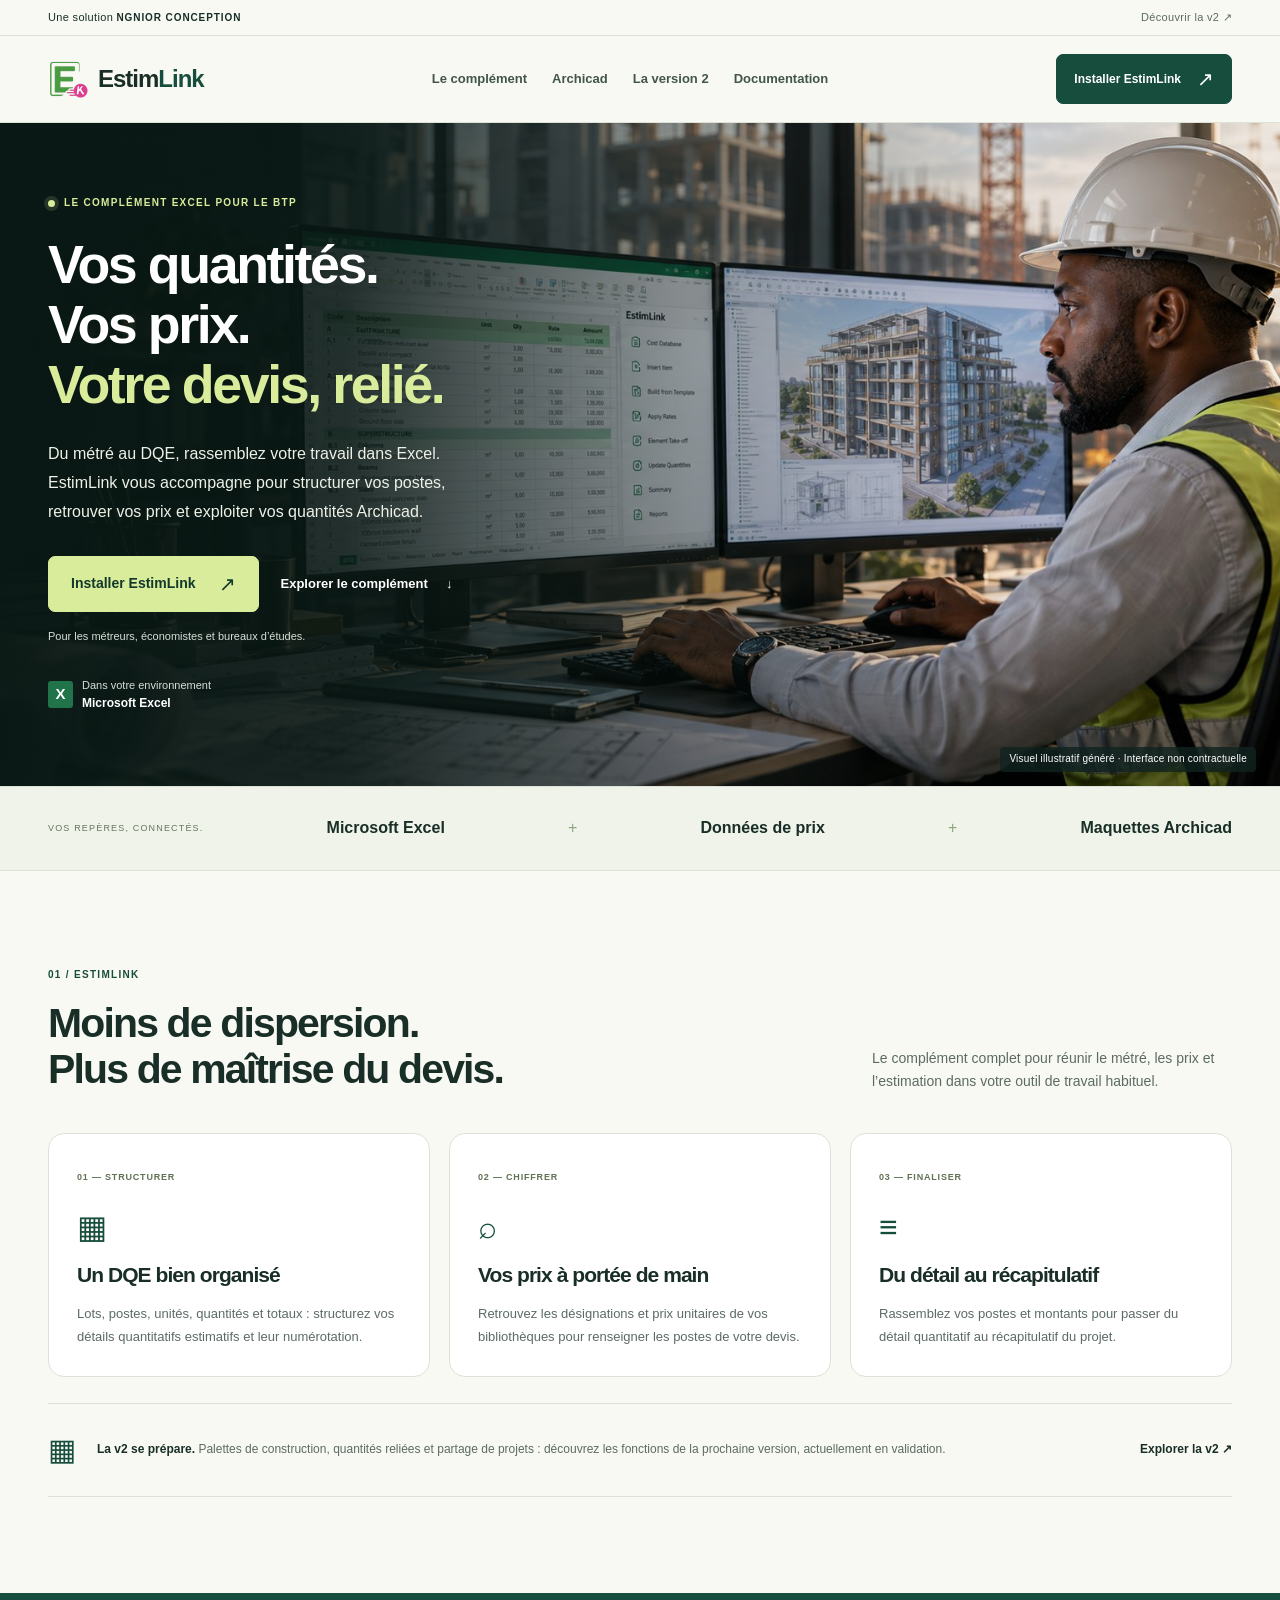
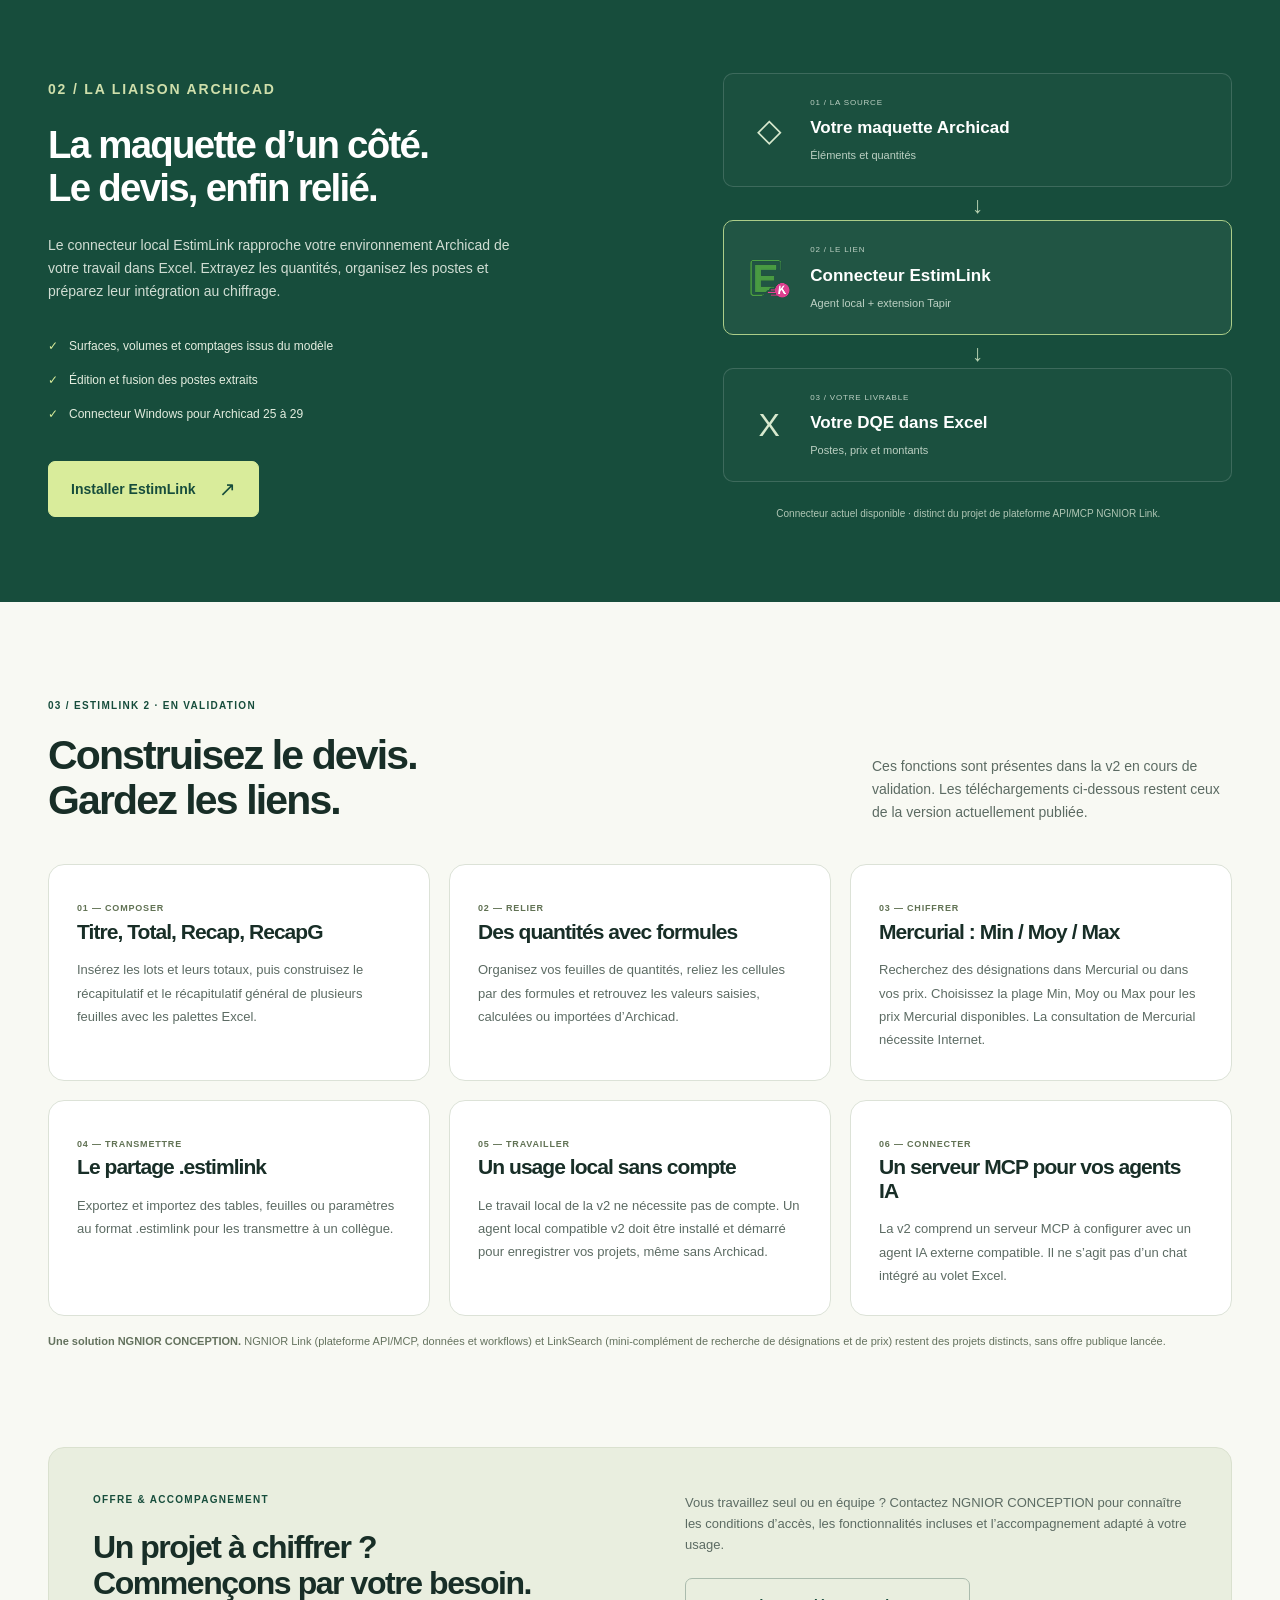
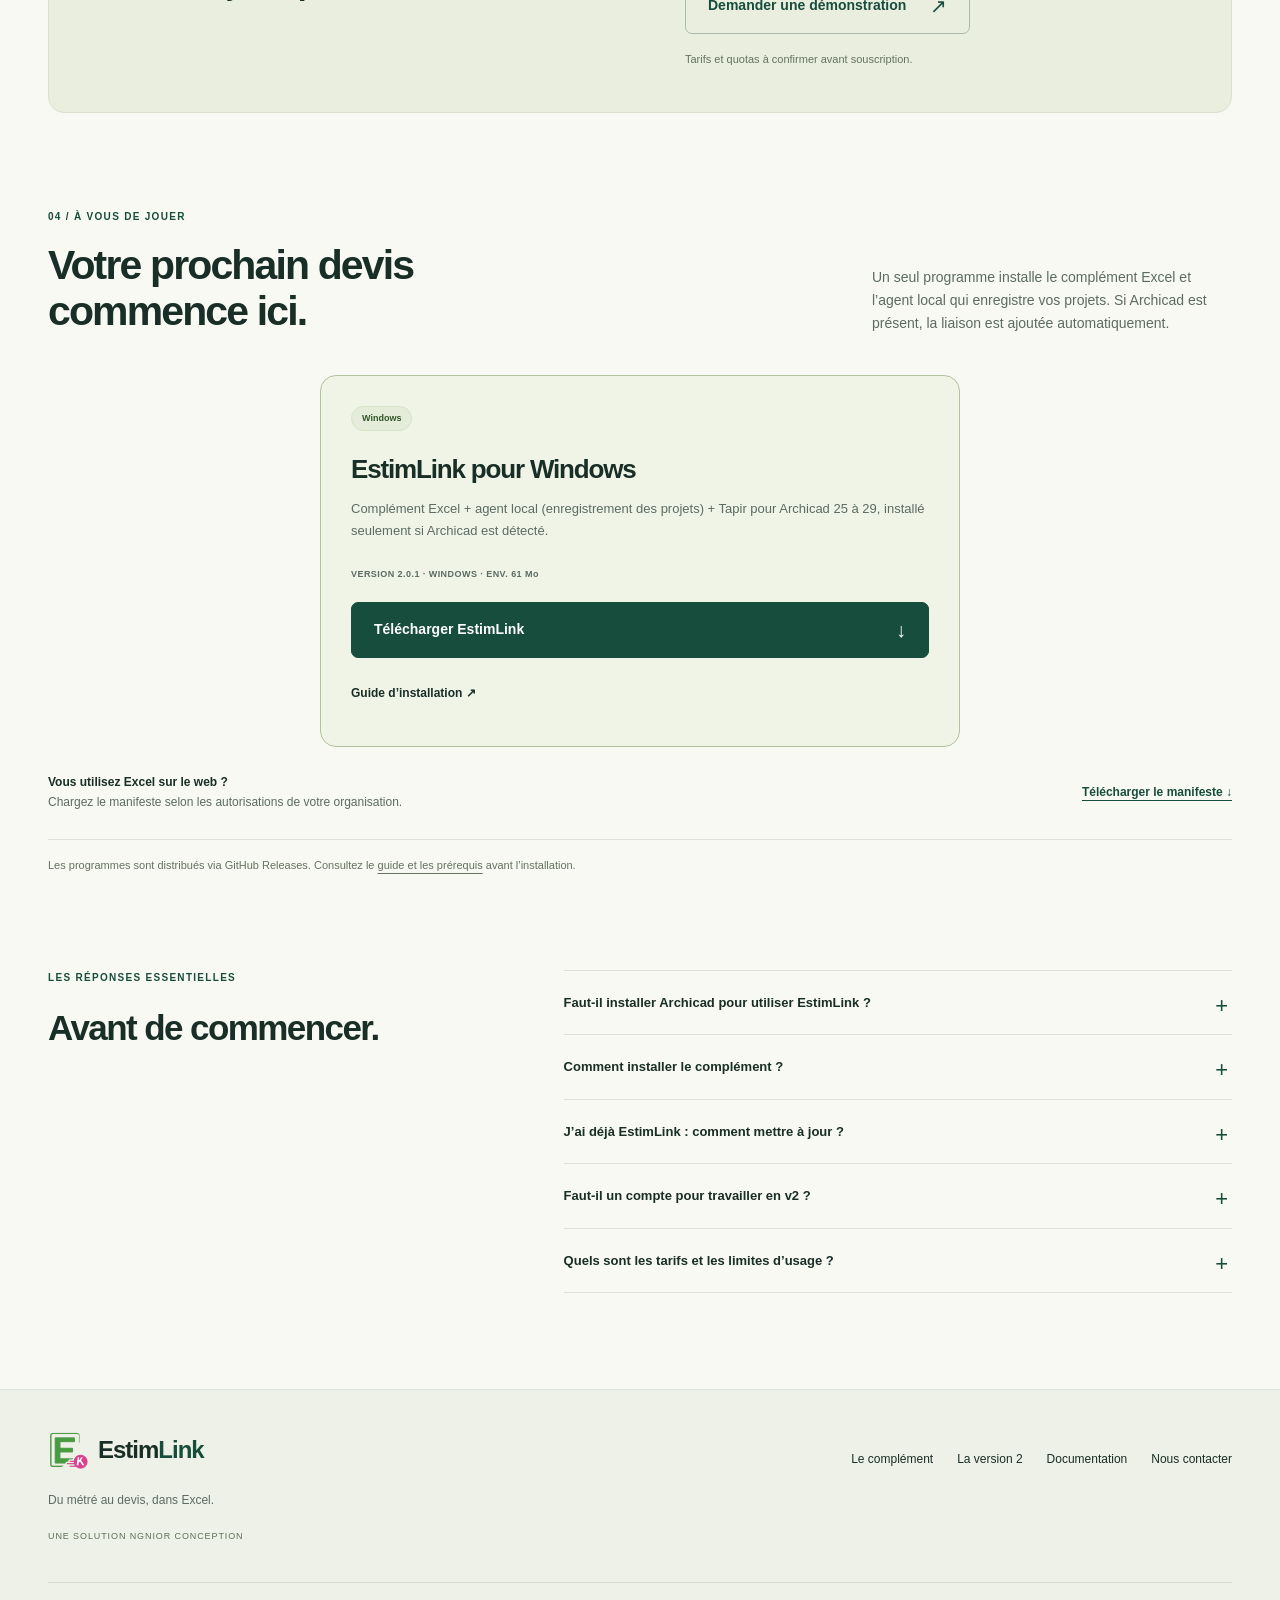
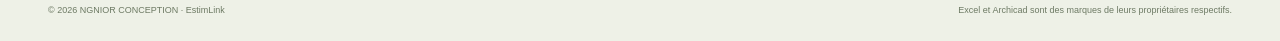
==== index.html @ 5af8f53e "Installeur EstimLink 2.0.1 (Tapir 1.7.3, Archicad 25 à 29) Co-Authored-By: Claude Opus 5.5 <noreply@" ====
<!doctype html>
<html lang="fr">
<head>
  <meta charset="utf-8">
  <meta name="viewport" content="width=device-width, initial-scale=1">
  <title>EstimLink — Du métré au devis, dans Excel</title>
  <meta name="description" content="EstimLink, le complément Excel pour le métré et l’estimation BTP : DQE, bibliothèque de prix et connecteur Archicad. Une solution NGNIOR CONCEPTION.">
  <meta name="theme-color" content="#174d3c">
  <meta property="og:title" content="EstimLink — Du métré au devis, dans Excel">
  <meta property="og:description" content="Gardez vos repères dans Excel. Structurez vos DQE, retrouvez vos prix et reliez vos quantités Archicad avec EstimLink.">
  <meta property="og:type" content="website">
  <meta property="og:locale" content="fr_FR">
  <meta property="og:url" content="https://estimlink.ngniorconception.com/">
  <meta property="og:image" content="https://estimlink.ngniorconception.com/assets/Estimlink_logo.jpg">
  <link rel="canonical" href="https://estimlink.ngniorconception.com/">
  <link rel="icon" href="/assets/icon-80.png" type="image/png">
  <link rel="alternate icon" href="/assets/icon-32.png" type="image/png">
  <link rel="stylesheet" href="/style.css">
  <script src="/site.js" defer></script>
</head>
<body>
<a class="skip-link" href="#contenu">Aller au contenu</a>
<div class="company-bar"><div class="container"><span>Une solution <strong>NGNIOR CONCEPTION</strong></span><a href="#ecosysteme">Découvrir la v2 ↗</a></div></div>
<header class="site-header">
  <div class="container header-inner">
    <a class="brand" href="/" aria-label="EstimLink — accueil"><img src="/assets/icon-80.png" width="40" height="40" alt=""><span>Estim<span class="brand-link">Link</span></span></a>
    <nav class="main-nav" id="navigation" data-menu aria-label="Navigation principale"><a href="#produit">Le complément</a><a href="#archicad">Archicad</a><a href="#ecosysteme">La version 2</a><a href="/docs.html">Documentation</a></nav>
    <a class="button small header-download" href="#telecharger">Installer EstimLink <span aria-hidden="true">↗</span></a>
    <button class="menu-button" type="button" data-menu-button aria-controls="navigation" aria-expanded="false" aria-label="Ouvrir ou fermer le menu" hidden><span aria-hidden="true">☰</span></button>
  </div>
</header>
<main id="contenu">
  <section class="hero hero-banner" id="top" aria-labelledby="hero-title">
    <img class="hero-photo" src="/assets/estimlink-banner-engineer-v1.jpg" width="1983" height="793" alt="Ingénieur casqué travaillant sur un devis et une maquette de bâtiment, illustration générée pour EstimLink." fetchpriority="high">
    <div class="hero-copy">
      <p class="eyebrow"><span class="status-dot"></span> LE COMPLÉMENT EXCEL POUR LE BTP</p>
      <h1 id="hero-title">Vos quantités.<br>Vos prix.<br><span>Votre devis, relié.</span></h1>
      <p class="hero-description">Du métré au DQE, rassemblez votre travail dans Excel. EstimLink vous accompagne pour structurer vos postes, retrouver vos prix et exploiter vos quantités Archicad.</p>
      <div class="actions"><a class="button" href="#telecharger">Installer EstimLink <span aria-hidden="true">↗</span></a><a class="text-link" href="#produit">Explorer le complément <span aria-hidden="true">↓</span></a></div>
      <p class="hero-note">Pour les métreurs, économistes et bureaux d’études.</p>
      <div class="hero-compatible"><span class="excel-icon" aria-hidden="true">X</span><span>Dans votre environnement <strong>Microsoft Excel</strong></span></div>
    </div>
    <p class="hero-image-caption">Visuel illustratif généré · Interface non contractuelle</p>
  </section>
  <div class="value-strip"><div class="container"><span>VOS REPÈRES, CONNECTÉS.</span><strong>Microsoft Excel</strong><span class="strip-plus" aria-hidden="true">+</span><strong>Données de prix</strong><span class="strip-plus" aria-hidden="true">+</span><strong>Maquettes Archicad</strong></div></div>
  <section class="section container" id="produit" aria-labelledby="product-title">
    <div class="section-heading"><div><p class="eyebrow">01 / ESTIMLINK</p><h2 id="product-title">Moins de dispersion.<br>Plus de maîtrise du devis.</h2></div><p>Le complément complet pour réunir le métré, les prix et l’estimation dans votre outil de travail habituel.</p></div>
    <div class="feature-grid">
      <article class="feature-card"><span class="feature-number">01 — STRUCTURER</span><div class="feature-symbol" aria-hidden="true">▦</div><h3>Un DQE bien organisé</h3><p>Lots, postes, unités, quantités et totaux : structurez vos détails quantitatifs estimatifs et leur numérotation.</p></article>
      <article class="feature-card"><span class="feature-number">02 — CHIFFRER</span><div class="feature-symbol" aria-hidden="true">⌕</div><h3>Vos prix à portée de main</h3><p>Retrouvez les désignations et prix unitaires de vos bibliothèques pour renseigner les postes de votre devis.</p></article>
      <article class="feature-card"><span class="feature-number">03 — FINALISER</span><div class="feature-symbol" aria-hidden="true">≡</div><h3>Du détail au récapitulatif</h3><p>Rassemblez vos postes et montants pour passer du détail quantitatif au récapitulatif du projet.</p></article>
    </div>
    <div class="assistant-note"><span class="outline-symbol" aria-hidden="true">▦</span><p><strong>La v2 se prépare.</strong> Palettes de construction, quantités reliées et partage de projets : découvrez les fonctions de la prochaine version, actuellement en validation.</p><a class="text-link" href="#ecosysteme">Explorer la v2 ↗</a></div>
  </section>
  <section class="archicad-section" id="archicad" aria-labelledby="archicad-title"><div class="container archicad-grid">
    <div><p class="eyebrow">02 / LA LIAISON ARCHICAD</p><h2 id="archicad-title">La maquette d’un côté.<br>Le devis, enfin relié.</h2><p>Le connecteur local EstimLink rapproche votre environnement Archicad de votre travail dans Excel. Extrayez les quantités, organisez les postes et préparez leur intégration au chiffrage.</p><ul class="check-list"><li>Surfaces, volumes et comptages issus du modèle</li><li>Édition et fusion des postes extraits</li><li>Connecteur Windows pour Archicad 25 à 29</li></ul><a class="button light" href="#telecharger">Installer EstimLink <span aria-hidden="true">↗</span></a></div>
    <div class="connection-visual"><div class="connection-card"><span class="node-icon" aria-hidden="true">◇</span><div><small>01 / LA SOURCE</small><strong>Votre maquette Archicad</strong><span>Éléments et quantités</span></div></div><div class="connector-line" aria-hidden="true">↓</div><div class="connection-card highlighted"><img src="/assets/icon-80.png" width="42" height="42" alt=""><div><small>02 / LE LIEN</small><strong>Connecteur EstimLink</strong><span>Agent local + extension Tapir</span></div></div><div class="connector-line" aria-hidden="true">↓</div><div class="connection-card"><span class="node-icon" aria-hidden="true">X</span><div><small>03 / VOTRE LIVRABLE</small><strong>Votre DQE dans Excel</strong><span>Postes, prix et montants</span></div></div><p>Connecteur actuel disponible · distinct du projet de plateforme API/MCP NGNIOR Link.</p></div>
  </div></section>
  <section class="section container" id="ecosysteme" aria-labelledby="ecosystem-title">
    <div class="section-heading"><div><p class="eyebrow">03 / ESTIMLINK 2 · EN VALIDATION</p><h2 id="ecosystem-title">Construisez le devis.<br>Gardez les liens.</h2></div><p>Ces fonctions sont présentes dans la v2 en cours de validation. Les téléchargements ci-dessous restent ceux de la version actuellement publiée.</p></div>
    <div class="feature-grid">
      <article class="feature-card"><span class="feature-number">01 — COMPOSER</span><h3>Titre, Total, Recap, RecapG</h3><p>Insérez les lots et leurs totaux, puis construisez le récapitulatif et le récapitulatif général de plusieurs feuilles avec les palettes Excel.</p></article>
      <article class="feature-card"><span class="feature-number">02 — RELIER</span><h3>Des quantités avec formules</h3><p>Organisez vos feuilles de quantités, reliez les cellules par des formules et retrouvez les valeurs saisies, calculées ou importées d’Archicad.</p></article>
      <article class="feature-card"><span class="feature-number">03 — CHIFFRER</span><h3>Mercurial : Min / Moy / Max</h3><p>Recherchez des désignations dans Mercurial ou dans vos prix. Choisissez la plage Min, Moy ou Max pour les prix Mercurial disponibles. La consultation de Mercurial nécessite Internet.</p></article>
      <article class="feature-card"><span class="feature-number">04 — TRANSMETTRE</span><h3>Le partage .estimlink</h3><p>Exportez et importez des tables, feuilles ou paramètres au format .estimlink pour les transmettre à un collègue.</p></article>
      <article class="feature-card"><span class="feature-number">05 — TRAVAILLER</span><h3>Un usage local sans compte</h3><p>Le travail local de la v2 ne nécessite pas de compte. Un agent local compatible v2 doit être installé et démarré pour enregistrer vos projets, même sans Archicad.</p></article>
      <article class="feature-card"><span class="feature-number">06 — CONNECTER</span><h3>Un serveur MCP pour vos agents IA</h3><p>La v2 comprend un serveur MCP à configurer avec un agent IA externe compatible. Il ne s’agit pas d’un chat intégré au volet Excel.</p></article>
    </div>
    <p class="small-print"><strong>Une solution NGNIOR CONCEPTION.</strong> NGNIOR Link (plateforme API/MCP, données et workflows) et LinkSearch (mini-complément de recherche de désignations et de prix) restent des projets distincts, sans offre publique lancée.</p>
  </section>
  <section class="offer-section container" id="tarifs" aria-labelledby="offer-title"><div><p class="eyebrow">OFFRE & ACCOMPAGNEMENT</p><h2 id="offer-title">Un projet à chiffrer ?<br>Commençons par votre besoin.</h2></div><div><p>Vous travaillez seul ou en équipe ? Contactez NGNIOR CONCEPTION pour connaître les conditions d’accès, les fonctionnalités incluses et l’accompagnement adapté à votre usage.</p><a class="button secondary" href="mailto:sanou.moham92@gmail.com?subject=EstimLink%20-%20Offre%20et%20d%C3%A9monstration">Demander une démonstration <span aria-hidden="true">↗</span></a><p class="small-print">Tarifs et quotas à confirmer avant souscription.</p></div></section>
  <section class="section container" id="telecharger" aria-labelledby="download-title">
    <div class="section-heading"><div><p class="eyebrow">04 / À VOUS DE JOUER</p><h2 id="download-title">Votre prochain devis<br>commence ici.</h2></div><p>Un seul programme installe le complément Excel et l’agent local qui enregistre vos projets. Si Archicad est présent, la liaison est ajoutée automatiquement.</p></div>
    <div class="download-grid single-download"><article class="download-card primary-download"><div class="download-top"><span class="pill available">Windows</span></div><h3>EstimLink pour Windows</h3><p>Complément Excel + agent local (enregistrement des projets) + Tapir pour Archicad 25 à 29, installé seulement si Archicad est détecté.</p><p class="version">VERSION 2.0.1 · WINDOWS · ENV. 61 Mo</p><a class="button" href="https://github.com/Moham025/-EstimLink-site/releases/download/v2.0.1/EstimLink-Setup-2.0.1.exe">Télécharger EstimLink <span aria-hidden="true">↓</span></a><a class="text-link" href="/docs.html#excel">Guide d’installation ↗</a></article></div>
    <div class="web-download"><span><strong>Vous utilisez Excel sur le web ?</strong> Chargez le manifeste selon les autorisations de votre organisation.</span><a href="/download/EstimLink-manifest.xml" download="EstimLink-manifest.xml">Télécharger le manifeste ↓</a></div>
    <p class="small-print">Les programmes sont distribués via GitHub Releases. Consultez le <a href="/docs.html">guide et les prérequis</a> avant l’installation.</p>
  </section>
  <section class="faq-section container" aria-labelledby="faq-title"><div><p class="eyebrow">LES RÉPONSES ESSENTIELLES</p><h2 id="faq-title">Avant de commencer.</h2></div><div class="faq-list">
    <details><summary>Faut-il installer Archicad pour utiliser EstimLink ?</summary><p>Non. La liaison Archicad est optionnelle. En v2, l’agent local compatible reste nécessaire pour enregistrer les projets, même lorsque vous travaillez sans maquette Archicad.</p></details>
    <details><summary>Comment installer le complément ?</summary><p>Sous Windows, téléchargez l’installateur EstimLink et suivez le <a href="/docs.html#excel">guide pas à pas</a>. Pour Excel sur le web, utilisez le manifeste si votre organisation autorise le chargement de compléments.</p></details>
    <details><summary>J’ai déjà EstimLink : comment mettre à jour ?</summary><p>Lancez le nouvel installateur. Il met à jour le complément et l’agent local, et conserve vos projets.</p></details>
    <details><summary>Faut-il un compte pour travailler en v2 ?</summary><p>Le travail local est accessible sans compte. L’agent local compatible doit être démarré pour enregistrer les projets ; la consultation de Mercurial nécessite Internet.</p></details>
    <details><summary>Quels sont les tarifs et les limites d’usage ?</summary><p>Les conditions commerciales, quotas et fonctionnalités incluses sont à confirmer avec NGNIOR CONCEPTION. <a href="mailto:sanou.moham92@gmail.com?subject=EstimLink%20-%20Conditions%20d%E2%80%99acc%C3%A8s">Demandez les conditions d’accès</a> correspondant à votre besoin.</p></details>
  </div></section>
</main>
<footer class="site-footer"><div class="container"><div class="footer-main"><div><a class="brand" href="#top"><img src="/assets/icon-80.png" width="40" height="40" alt=""><span>Estim<span class="brand-link">Link</span></span></a><p>Du métré au devis, dans Excel.</p><span class="company-signature">UNE SOLUTION NGNIOR CONCEPTION</span></div><nav aria-label="Liens de pied de page"><a href="#produit">Le complément</a><a href="#ecosysteme">La version 2</a><a href="/docs.html">Documentation</a><a href="mailto:sanou.moham92@gmail.com">Nous contacter</a></nav></div><div class="footer-bottom"><span>© 2026 NGNIOR CONCEPTION · EstimLink</span><span>Excel et Archicad sont des marques de leurs propriétaires respectifs.</span></div></div></footer>
</body>
</html>
---- style.css ----
:root{--ink:#182e27;--muted:#5c6b63;--green:#174d3c;--lime:#d9ec9b;--paper:#f8f9f3;--line:#dce2d7;--accent:#174d3c}*{box-sizing:border-box}html{scroll-behavior:smooth;scroll-padding-top:110px}body{margin:0;background:var(--paper);color:var(--ink);font-family:Inter,"Segoe UI",Arial,sans-serif;font-size:16px;line-height:1.65;-webkit-font-smoothing:antialiased}a{color:inherit;text-underline-offset:4px}button{font:inherit}img,svg{max-width:100%}a:focus-visible,button:focus-visible,summary:focus-visible{outline:3px solid #537e19;outline-offset:5px}h1,h2,h3,p,figure{margin:0}h1,h2,h3{line-height:1.12;letter-spacing:-.045em}h1{font-size:clamp(42px,4.45vw,68px);font-weight:650}h2{font-size:clamp(32px,3.2vw,45px);font-weight:620}h3{font-size:23px;font-weight:650}p{color:var(--muted)}.container{width:min(1200px,calc(100% - 96px));margin-inline:auto}.sr-only{position:absolute;width:1px;height:1px;padding:0;margin:-1px;overflow:hidden;clip:rect(0,0,0,0);white-space:nowrap;border:0}.skip-link{position:fixed;top:-80px;left:16px;z-index:100;background:var(--green);color:white;padding:12px 20px}.skip-link:focus{top:12px}.company-bar{border-bottom:1px solid var(--line);font-size:11px;letter-spacing:.03em}.company-bar .container{display:flex;justify-content:space-between;align-items:center;min-height:35px;gap:12px}.company-bar a{text-decoration:none;color:var(--muted)}.company-bar strong{font-size:10px;letter-spacing:.09em}.site-header{position:sticky;top:0;z-index:20;background:#f8f9f3f7;border-bottom:1px solid var(--line)}.header-inner{min-height:86px;display:flex;align-items:center;justify-content:space-between;gap:24px}.brand{display:inline-flex;align-items:center;gap:10px;text-decoration:none;flex-shrink:0;font-size:24px;font-weight:750;letter-spacing:-1px}.brand img{display:block}.brand-link{color:var(--green)}.main-nav{display:flex;align-items:center;gap:25px}.main-nav a{text-decoration:none;font-size:13px;font-weight:550;color:#42554b;padding-block:12px}.main-nav a:hover{text-decoration:underline}.button{display:inline-flex;align-items:center;justify-content:center;gap:24px;min-height:52px;padding:13px 22px;border:1px solid var(--green);border-radius:7px;background:var(--green);color:white;text-decoration:none;font-size:14px;font-weight:600;line-height:1.4;transition:background .18s,transform .18s}.button:hover{background:#103a2d;transform:translateY(-2px)}.button span{font-size:20px;font-weight:400}.button.small{min-height:44px;font-size:12px;padding:10px 17px;gap:16px}.button.secondary{background:transparent;color:var(--green);border-color:#aabbad}.button.secondary:hover{background:#e8eee1}.button.light{background:var(--lime);color:var(--green);border-color:var(--lime)}.text-link{font-size:13px;font-weight:650;text-decoration:none;display:inline-flex;gap:18px;align-items:center;min-height:44px}.text-link:hover{text-decoration:underline}.menu-button{border:1px solid var(--line);border-radius:6px;background:transparent;min-width:44px;min-height:44px;font-size:23px;color:var(--green);cursor:pointer}.menu-button[hidden],.has-js .menu-button{display:none}.eyebrow{font-size:10px;letter-spacing:.13em;font-weight:700;color:var(--green);display:flex;align-items:center;gap:9px;margin-bottom:22px}.status-dot{width:7px;height:7px;border-radius:50%;background:var(--green);box-shadow:0 0 0 4px #e8edde}.hero{display:grid;grid-template-columns:.95fr 1.15fr;gap:45px;align-items:center;padding-block:72px 76px}.hero h1 span{color:var(--green)}.hero-description{margin-top:26px;font-size:16px;max-width:450px;line-height:1.8}.actions{display:flex;gap:21px;align-items:center;flex-wrap:wrap;margin-top:29px}.hero-note{font-size:11px;margin-top:15px}.hero-compatible{display:flex;align-items:center;gap:9px;font-size:11px;margin-top:31px;color:var(--muted)}.hero-compatible strong{display:block;color:var(--ink);font-size:12px}.excel-icon{display:inline-flex;align-items:center;justify-content:center;width:25px;height:27px;background:#21734a;color:white;font-weight:700;font-size:15px;border-radius:3px;flex-shrink:0}.product-figure{background:#edf0e6;border:1px solid #dce3d4;border-radius:18px;padding:22px 20px 18px;min-width:0}.visual-heading{display:flex;justify-content:space-between;align-items:center;gap:10px}.mini-label,.visual-reference{font-size:9px;letter-spacing:.09em;font-weight:600;color:#52725d}.visual-reference{border:1px solid #bdcbb6;border-radius:4px;padding:3px 7px;white-space:nowrap}.model-drawing{height:162px;overflow:hidden;margin-top:8px}.model-drawing svg{width:100%;height:100%}.workbook{background:white;border:1px solid #cfdbcf;border-radius:9px;overflow:hidden;box-shadow:0 16px 35px #14351c14}.workbook-title{background:var(--green);color:white;padding:12px 13px;font-size:10px;display:flex;align-items:center;justify-content:space-between}.workbook-title>span:first-child{display:flex;align-items:center;gap:8px}.workbook-title .excel-icon{height:20px;width:18px;font-size:11px;background:#ffffff22}.window-dots{letter-spacing:3px;color:#c1d8c8}.workbook-toolbar{display:flex;gap:22px;padding:11px 15px;border-bottom:1px solid #e4e8e1;font-size:9px;color:#62736a}.workbook-toolbar strong{color:var(--green);border-bottom:2px solid var(--green);padding-bottom:6px;margin-bottom:-11px}.workbook-content{display:grid;grid-template-columns:1fr 158px;min-width:0}.sheet-preview{min-width:0;padding:13px 10px 0}.sheet-caption{display:flex;justify-content:space-between;font-size:7px;font-weight:700;letter-spacing:.04em;padding:6px 0 12px}.sheet-preview table{border-collapse:collapse;width:100%;font-size:7px;font-variant-numeric:tabular-nums;white-space:nowrap}.sheet-preview th,.sheet-preview td{padding:11px 4px;border:1px solid #e6ebe3;text-align:right}.sheet-preview th:first-child,.sheet-preview td:first-child{text-align:left}.sheet-preview thead{background:#f4f6ef;color:#617165}.selected-row{background:#ecf2e4}.selected-row td:first-child{border-left:2px solid #50835b}.sheet-preview tfoot{color:var(--green);font-weight:700}.sheet-preview tfoot th,.sheet-preview tfoot td{border:0;padding-top:14px}.sheet-tabs{display:flex;gap:16px;font-size:8px;padding:19px 5px 10px;color:#657466}.sheet-tabs strong{color:var(--green);border-bottom:2px solid var(--green)}.pane-preview{border-left:1px solid #e1e6df;padding:14px 10px;background:#fbfcf8}.pane-brand{display:flex;align-items:center;gap:6px;font-size:12px;font-weight:650}.pane-label{display:block;font-size:6px;letter-spacing:.04em;margin:18px 0 10px;color:#748274}.pane-item{font-size:8px;padding:8px 5px;border-radius:4px;margin-bottom:4px}.pane-item.active{background:#e5eddb;color:var(--green)}.pane-tip{font-size:8px;color:#6b7d6a;line-height:1.7;border-top:1px solid #e1e6df;padding-top:12px;margin-top:13px}.product-figure figcaption{text-align:center;font-size:9px;color:#62745f;margin-top:19px}.value-strip{border-block:1px solid var(--line);background:#f0f3ea}.value-strip .container{display:flex;align-items:center;justify-content:space-between;gap:20px;min-height:83px}.value-strip span:first-child{font-size:9px;letter-spacing:.13em;color:#65765e}.value-strip strong{font-size:16px;font-weight:600}.strip-plus{color:#91a480}.section{padding-block:96px}.section-heading{display:flex;justify-content:space-between;align-items:flex-end;gap:50px;margin-bottom:40px}.section-heading>p{max-width:360px;font-size:14px}.section-heading .eyebrow{margin-bottom:18px}.feature-grid,.ecosystem-grid{display:grid;grid-template-columns:repeat(3,1fr);gap:19px}.feature-card{background:white;border:1px solid var(--line);border-radius:16px;padding:28px;min-width:0}.feature-number{font-size:9px;letter-spacing:.09em;font-weight:600;color:#617254}.feature-symbol{font-size:32px;color:var(--green);margin:23px 0 20px;line-height:1}.feature-card h3{font-size:21px;margin-bottom:15px}.feature-card p{font-size:13px;line-height:1.8}.assistant-note{display:flex;align-items:center;gap:21px;margin-top:26px;padding:21px 0;border-block:1px solid var(--line)}.outline-symbol{font-size:30px;color:var(--green)}.assistant-note p{font-size:12px;flex:1}.assistant-note p strong{color:var(--ink)}.assistant-note .text-link{margin-left:auto;flex-shrink:0;font-size:12px}.archicad-section{background:var(--green);color:white;padding:80px 0}.archicad-grid{display:grid;grid-template-columns:1fr .9fr;gap:110px;align-items:center}.archicad-section .eyebrow{color:#cfdfab}.archicad-section h2{font-size:clamp(32px,3vw,44px);margin-bottom:25px}.archicad-section p{color:#d0ddd3;font-size:14px;max-width:490px}.check-list{list-style:none;padding:0;margin:27px 0 30px;font-size:12px;color:#e3eddf}.check-list li{padding:7px 0;display:flex;gap:11px}.check-list li:before{content:'✓';color:var(--lime)}.connection-card{display:flex;align-items:center;gap:20px;padding:22px 24px;border:1px solid #ffffff26;border-radius:10px;background:#ffffff05}.connection-card small,.connection-card strong,.connection-card span:not(.node-icon){display:block}.connection-card small{font-size:8px;letter-spacing:.1em;color:#bcd0c3;margin-bottom:5px}.connection-card strong{font-size:17px}.connection-card span:not(.node-icon){font-size:11px;color:#bcd0c3;margin-top:4px}.node-icon{width:42px;text-align:center;font-size:32px;color:#d8e9ce;flex-shrink:0}.connection-card.highlighted{border-color:#accd89;background:#ffffff0b}.connector-line{height:33px;text-align:center;color:#b6d1b1;font-size:23px}.connection-visual>p{text-align:center;font-size:10px;line-height:1.7;margin-top:23px;color:#b0c6b5}.solution-card{border:1px solid var(--line);border-radius:16px;padding:26px;display:flex;flex-direction:column;background:#f2f4ec}.solution-card.current{background:white;border-color:#a3b79a}.solution-top{display:flex;justify-content:space-between;align-items:center;gap:10px;margin-bottom:26px}.product-code{font-size:15px;font-weight:650;width:40px;height:40px;display:grid;place-items:center;border:1px solid #b8c7b0;border-radius:9px;color:var(--green)}.current .product-code{background:var(--green);color:white}.pill{border:1px solid #ccd4c3;border-radius:100px;color:#5c6a54;font-size:9px;font-weight:600;padding:4px 10px;white-space:nowrap}.pill.available{background:#e5edda;border-color:#d6e4c7;color:#315428}.solution-card h3{font-size:27px;margin-bottom:10px}.solution-card .solution-purpose{font-size:12px;color:var(--ink);font-weight:600;margin-bottom:15px}.solution-card p{font-size:13px;line-height:1.8}.solution-card .text-link{margin-top:auto;padding-top:25px;justify-content:space-between}.offer-section{display:grid;grid-template-columns:1fr 1fr;gap:90px;background:#e9eedf;border:1px solid #dae1cf;border-radius:16px;padding:44px}.offer-section h2{font-size:32px}.offer-section p:not(.eyebrow):not(.small-print){font-size:13px;margin-bottom:22px}.small-print{font-size:11px;margin-top:16px;color:#64725e}.download-grid{display:grid;grid-template-columns:1fr 1fr;gap:22px}.download-card{background:white;border:1px solid var(--line);border-radius:16px;padding:30px;display:flex;flex-direction:column;align-items:flex-start}.download-card.primary-download{border-color:#b0c29e;background:#f0f4e7}.download-top{display:flex;justify-content:space-between;align-items:center;width:100%;margin-bottom:24px}.step{border:1px solid #bac8ae;border-radius:50%;width:31px;height:31px;display:grid;place-items:center;font-size:12px}.download-card h3{font-size:26px;margin-bottom:14px}.download-card p{font-size:13px}.download-card .version{font-size:9px;letter-spacing:.05em;font-weight:600;margin:26px 0 20px}.download-card .button{width:100%;justify-content:space-between}.download-card .text-link{margin-top:14px;font-size:12px}.web-download{display:flex;align-items:center;justify-content:space-between;gap:24px;border-bottom:1px solid var(--line);padding:26px 0;font-size:12px;color:var(--muted)}.web-download strong{color:var(--ink);display:block}.web-download a{font-weight:600;color:var(--green);flex-shrink:0;padding:10px 0}.faq-section{display:grid;grid-template-columns:.8fr 1.2fr;gap:70px;padding-bottom:96px}.faq-section h2{font-size:35px}.faq-list details{border-bottom:1px solid var(--line)}.faq-list details:first-child{border-top:1px solid var(--line)}.faq-list summary{font-size:13px;font-weight:600;cursor:pointer;list-style:none;padding:21px 32px 21px 0;position:relative}.faq-list summary::-webkit-details-marker{display:none}.faq-list summary:after{content:'+';position:absolute;right:4px;top:17px;font-size:22px;font-weight:400;color:var(--green)}.faq-list details[open] summary:after{content:'−'}.faq-list p{font-size:13px;padding:0 24px 23px 0}.site-footer{border-top:1px solid var(--line);padding:40px 0 24px;background:#eef1e7}.footer-main{display:flex;justify-content:space-between;gap:30px}.footer-main p{font-size:12px;margin:13px 0 10px}.company-signature{font-size:9px;letter-spacing:.1em;color:#5e7057}.footer-main nav{display:flex;align-items:flex-start;gap:24px;padding-top:10px}.footer-main nav a{font-size:12px;text-decoration:none;padding:10px 0}.footer-main nav a:hover{text-decoration:underline}.footer-bottom{border-top:1px solid #d5dece;margin-top:34px;padding-top:20px;display:flex;justify-content:space-between;gap:20px;font-size:9px;color:#6d7a64}
.doc-layout{display:grid;grid-template-columns:220px minmax(0,1fr);gap:65px;padding-block:64px 90px}.doc-sidebar{align-self:start;position:sticky;top:120px}.doc-sidebar p{font-size:10px;letter-spacing:.09em;font-weight:700;margin-bottom:14px}.doc-sidebar a{display:block;padding:9px 0;color:var(--muted);font-size:12px;text-decoration:none}.doc-wrap{max-width:780px;min-width:0}.doc-wrap h1{font-size:clamp(34px,4vw,50px);margin-bottom:20px}.doc-wrap h2{font-size:25px;margin:44px 0 20px;line-height:1.3;scroll-margin-top:110px}.doc-wrap p,.doc-wrap li{font-size:14px;line-height:1.9}.doc-wrap ol,.doc-wrap ul{padding-left:23px;margin:20px 0}.doc-wrap li{padding:5px 0}.doc-wrap code{background:#e9eedf;padding:3px 5px;border-radius:4px;font-size:12px;overflow-wrap:anywhere}.doc-callout{background:#eaf0e1;border-left:3px solid #709550;padding:18px 22px;border-radius:0 8px 8px 0;margin:24px 0}.doc-wrap .button{max-width:100%;overflow-wrap:anywhere}.doc-wrap a{overflow-wrap:anywhere}
@media(max-width:1150px){.container{width:calc(100% - 64px)}.header-inner{gap:16px}.main-nav{gap:17px}.main-nav a{font-size:12px}.hero{gap:28px}.hero .actions{gap:12px}.hero .actions .text-link{font-size:12px}.workbook-content{grid-template-columns:1fr 130px}.pane-preview{padding-inline:7px}.archicad-grid{gap:60px}.feature-card,.solution-card{padding:24px}}
@media(max-width:959px){.has-js .menu-button{display:block}.header-inner{flex-wrap:wrap;min-height:77px;gap:14px;padding-block:14px}.header-download{margin-left:auto}.main-nav{order:4;flex-basis:100%;display:flex;flex-wrap:wrap;padding-bottom:6px;gap:10px 24px}.has-js .main-nav{display:none}.has-js .main-nav.is-open{display:flex}.main-nav a{font-size:14px;min-height:44px}.hero{grid-template-columns:1fr;padding-top:52px;gap:42px}.hero h1{font-size:60px}.hero-description{max-width:560px}.hero-compatible{margin-top:22px}.product-figure{width:100%;max-width:690px;justify-self:center;padding:26px}.model-drawing{height:170px}.workbook-content{grid-template-columns:1fr 185px}.sheet-preview table{font-size:10px}.sheet-caption{font-size:9px}.pane-item{font-size:10px}.pane-label{font-size:7px}.pane-tip{font-size:10px}.pane-preview{padding:16px}.value-strip .container{flex-wrap:wrap;justify-content:center;padding-block:20px;gap:14px 28px}.value-strip span:first-child{flex-basis:100%;text-align:center}.value-strip strong{font-size:14px}.section{padding-block:70px}.section-heading{gap:30px}.section-heading>p{max-width:280px}.feature-grid{gap:12px}.feature-card{padding:20px}.feature-card h3{font-size:19px}.assistant-note{flex-wrap:wrap}.assistant-note p{flex-basis:80%}.assistant-note .text-link{margin-left:50px}.archicad-grid{gap:35px}.archicad-section{padding-block:65px}.connection-card{padding:17px;gap:12px}.connection-card strong{font-size:14px}.ecosystem-grid{grid-template-columns:1fr}.solution-card{display:grid;grid-template-columns:1fr 1.3fr;gap:8px 32px}.solution-top{grid-column:1/-1;margin-bottom:6px}.solution-card h3{grid-column:1;grid-row:2}.solution-purpose{grid-column:1;grid-row:3}.solution-card>p:not(.solution-purpose){grid-column:2;grid-row:2/4}.solution-card .text-link{grid-column:2;padding-top:10px}.offer-section{gap:30px;padding:30px}.offer-section h2{font-size:29px}.faq-section{gap:30px;grid-template-columns:.7fr 1.3fr}.footer-main nav{display:grid;grid-template-columns:1fr 1fr;gap:4px 22px}.doc-layout{grid-template-columns:170px minmax(0,1fr);gap:30px}}
@media(max-width:639px){html{scroll-padding-top:93px}.container{width:calc(100% - 40px)}.company-bar .container{min-height:31px}.company-bar{font-size:9px}.company-bar strong{font-size:8px}.company-bar a{font-size:9px}.header-inner{min-height:74px;gap:10px}.brand{font-size:22px;gap:8px}.brand img{width:34px;height:34px}.header-download.button{font-size:10px;padding:9px 10px;gap:6px}.header-download.button span{font-size:16px}.menu-button{min-width:39px;min-height:44px;font-size:21px}.main-nav{flex-direction:column;align-items:stretch;gap:0;padding-top:9px}.hero{padding-block:38px;gap:32px}.eyebrow{font-size:9px;letter-spacing:.09em;margin-bottom:18px}.hero h1{font-size:clamp(38px,9.8vw,58px)}.hero-description{font-size:14px;line-height:1.8;margin-top:22px}.actions{margin-top:23px;gap:12px 18px}.button{padding:12px 17px;font-size:13px;min-height:49px}.hero-note{font-size:10px}.hero-compatible{font-size:10px}.hero-compatible strong{font-size:11px}.product-figure{padding:15px 11px 14px;border-radius:12px}.mini-label,.visual-reference{font-size:7px}.model-drawing{height:118px}.workbook-title{font-size:8px;padding:9px}.workbook-toolbar{font-size:8px;gap:20px;padding:9px}.workbook-content{grid-template-columns:minmax(0,1fr)}.sheet-preview{padding:9px 8px 0}.sheet-preview table{font-size:8px}.sheet-preview th,.sheet-preview td{padding:9px 5px}.sheet-caption{font-size:8px}.sheet-tabs{padding-top:14px}.pane-preview{display:none}.product-figure figcaption{font-size:8px;margin-top:13px}.value-strip .container{gap:10px 12px;padding-block:20px}.value-strip strong{font-size:11px}.value-strip span:first-child{font-size:8px}.section{padding-block:54px}.section-heading{display:block;margin-bottom:28px}.section-heading>p{max-width:none;font-size:13px;margin-top:20px}.section-heading h2{font-size:33px}.feature-grid{grid-template-columns:1fr;gap:14px}.feature-card{padding:24px;display:grid;grid-template-columns:1fr 40px;gap:12px}.feature-number{grid-column:1;align-self:center}.feature-symbol{grid-column:2;grid-row:1/3;margin:0;align-self:center;text-align:center}.feature-card h3{font-size:23px;grid-column:1;grid-row:2;margin:0}.feature-card p{font-size:13px;grid-column:1/-1}.assistant-note{gap:12px}.assistant-note p{flex-basis:calc(100% - 46px)}.assistant-note .text-link{margin-left:0}.archicad-section{padding-block:54px}.archicad-grid{grid-template-columns:1fr;gap:36px}.archicad-section h2{font-size:33px}.archicad-section p{font-size:13px}.connection-card strong{font-size:16px}.connection-card{padding:19px 22px}.connection-visual>p{font-size:10px}.ecosystem-grid{gap:16px}.solution-card{display:flex;padding:25px;gap:0}.solution-top{margin-bottom:20px}.solution-card .text-link{margin-top:18px;padding-top:0}.solution-card h3{font-size:28px}.offer-section{display:block;padding:28px 24px}.offer-section h2{font-size:30px;margin-bottom:23px}.download-grid{grid-template-columns:1fr;gap:17px}.download-card{padding:25px}.download-card h3{font-size:26px}.web-download{display:block;padding-block:22px}.web-download a{display:inline-flex;margin-top:12px}.small-print{font-size:10px}.faq-section{grid-template-columns:1fr;gap:25px;padding-bottom:55px}.faq-section h2{font-size:32px}.footer-main{flex-direction:column;gap:25px}.footer-main nav{gap:0 20px;padding-top:0}.footer-main nav a{min-height:44px}.footer-bottom{flex-direction:column;gap:9px;font-size:9px;margin-top:25px}.doc-layout{grid-template-columns:1fr;gap:30px;padding-top:35px}.doc-sidebar{position:static;border-bottom:1px solid var(--line);padding-bottom:20px;display:flex;flex-wrap:wrap;gap:0 18px}.doc-sidebar p{flex-basis:100%;margin-bottom:7px}.doc-sidebar a{font-size:11px;min-height:44px}.doc-wrap h1{font-size:36px}.doc-wrap h2{font-size:25px}.doc-wrap p,.doc-wrap li{font-size:13px}.doc-wrap .button{font-size:11px;padding-inline:12px}.doc-callout{padding:16px}.doc-wrap code{font-size:11px}}
@media(prefers-reduced-motion:reduce){html{scroll-behavior:auto}*,*:before,*:after{transition:none!important;animation:none!important}}
@media(max-width:379px){.header-download{display:none}.menu-button{margin-left:auto}.company-bar a{display:none}}

/* Photographic opening banner. Mobile keeps the subject clear above the copy. */
.hero-banner{position:relative;isolation:isolate;display:block;background:#11231f;color:#fff;padding:72px max(48px,calc((100vw - 1200px)/2));min-height:640px;overflow:hidden}
.hero-banner .hero-photo{position:absolute;inset:0;width:100%;height:100%;max-width:none;object-fit:cover;object-position:65% center;z-index:-2}
.hero-banner:before{content:"";position:absolute;inset:0;background:linear-gradient(90deg,rgba(9,24,20,.97) 0%,rgba(9,24,20,.88) 27%,rgba(9,24,20,.35) 54%,rgba(9,24,20,.03) 80%);z-index:-1}
.hero-banner .hero-copy{max-width:510px}.hero-banner h1{font-size:clamp(42px,4.2vw,64px)}.hero-banner h1 span,.hero-banner .eyebrow{color:#d9ec9b}.hero-banner .hero-description{color:#edf1e8;max-width:410px}.hero-banner .hero-note,.hero-banner .hero-compatible{color:#d7dfd8}.hero-banner .hero-compatible strong{color:#fff}.hero-banner .status-dot{background:#d9ec9b;box-shadow:0 0 0 4px #d9ec9b22}.hero-banner .button{background:#d9ec9b;border-color:#d9ec9b;color:#12382c}.hero-banner .button:hover{background:#e9f5c6}.hero-banner .text-link{color:#fff}.hero-banner .hero-image-caption{position:absolute;right:24px;bottom:14px;font-size:10px;letter-spacing:.02em;color:#fff;background:#11231fce;padding:4px 9px;border-radius:4px}.hero-banner a:focus-visible{outline-color:#d9ec9b}
@media(max-width:900px){.hero-banner{padding-inline:32px}.hero-banner:before{background:linear-gradient(90deg,#091814f5,#091814b8 45%,#09181420)}.hero-banner .hero-copy{max-width:460px}}
@media(max-width:640px){.hero-banner{padding:0 0 36px;min-height:0;display:flex;flex-direction:column;gap:0}.hero-banner .hero-photo{position:relative;inset:auto;order:0;width:100%;height:250px;object-position:78% center;z-index:0}.hero-banner:before{display:none}.hero-banner .hero-copy{order:2;padding:26px 24px 0;max-width:none}.hero-banner h1{font-size:42px}.hero-banner .hero-description{max-width:none;font-size:14px}.hero-banner .hero-image-caption{order:1;position:static;border-radius:0;padding:7px 24px;font-size:9px;color:#d7dfd8}.hero-banner .eyebrow{font-size:9px}.hero-banner .actions{gap:12px 20px}.hero-banner .hero-compatible{margin-top:22px}}

.download-grid.single-download{grid-template-columns:minmax(0,640px);justify-content:center}
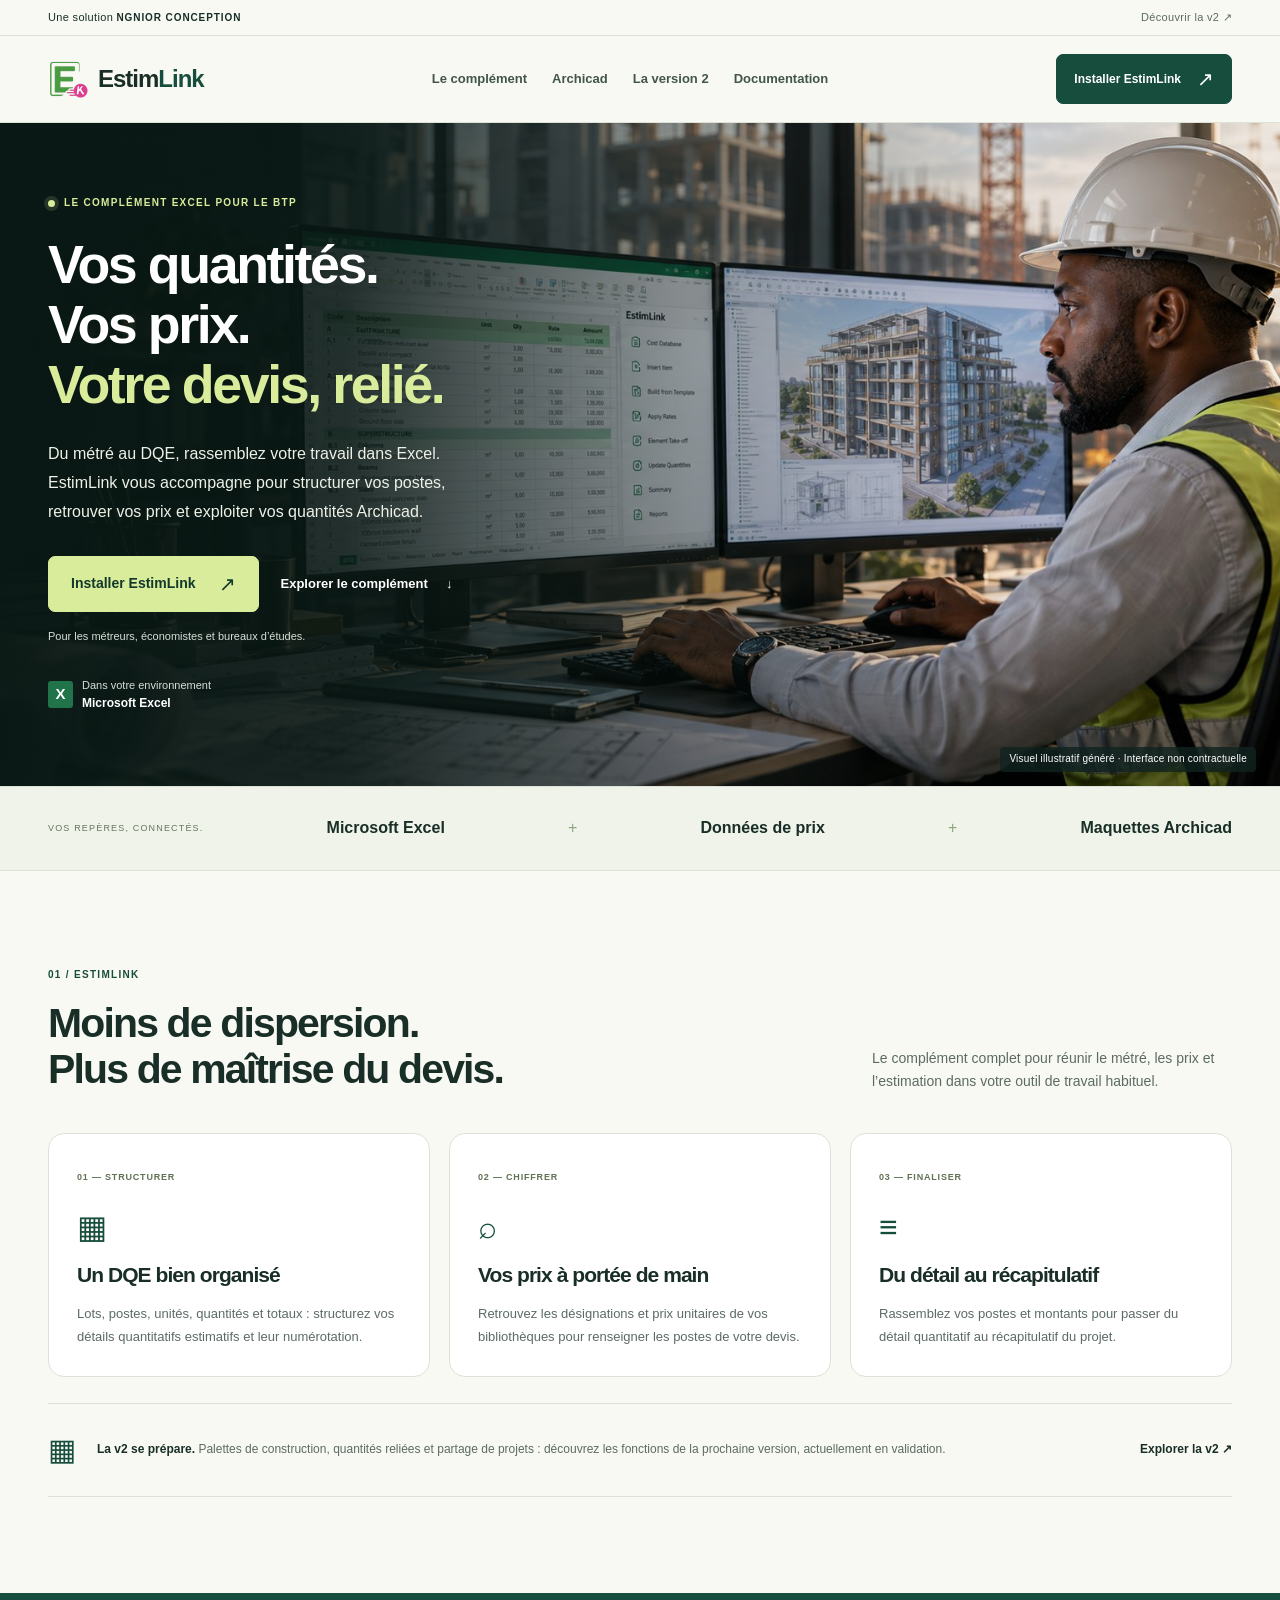
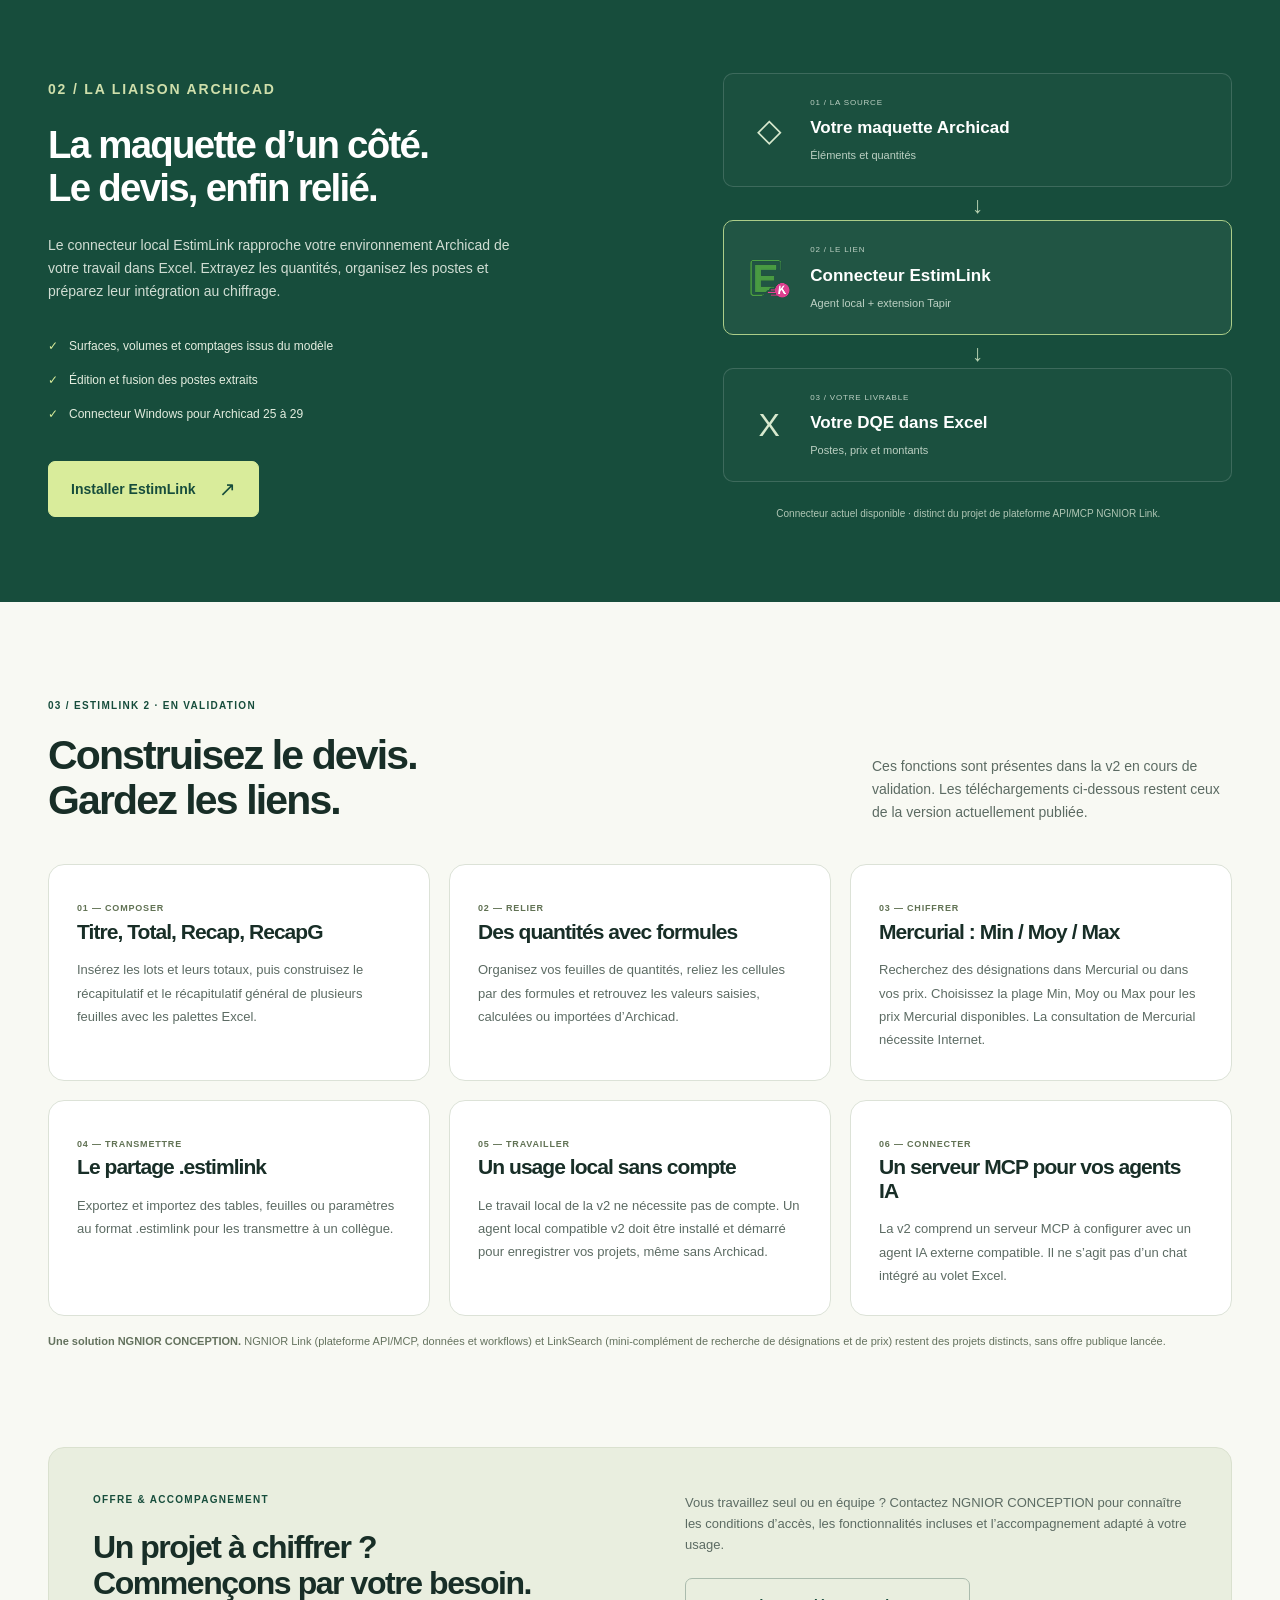
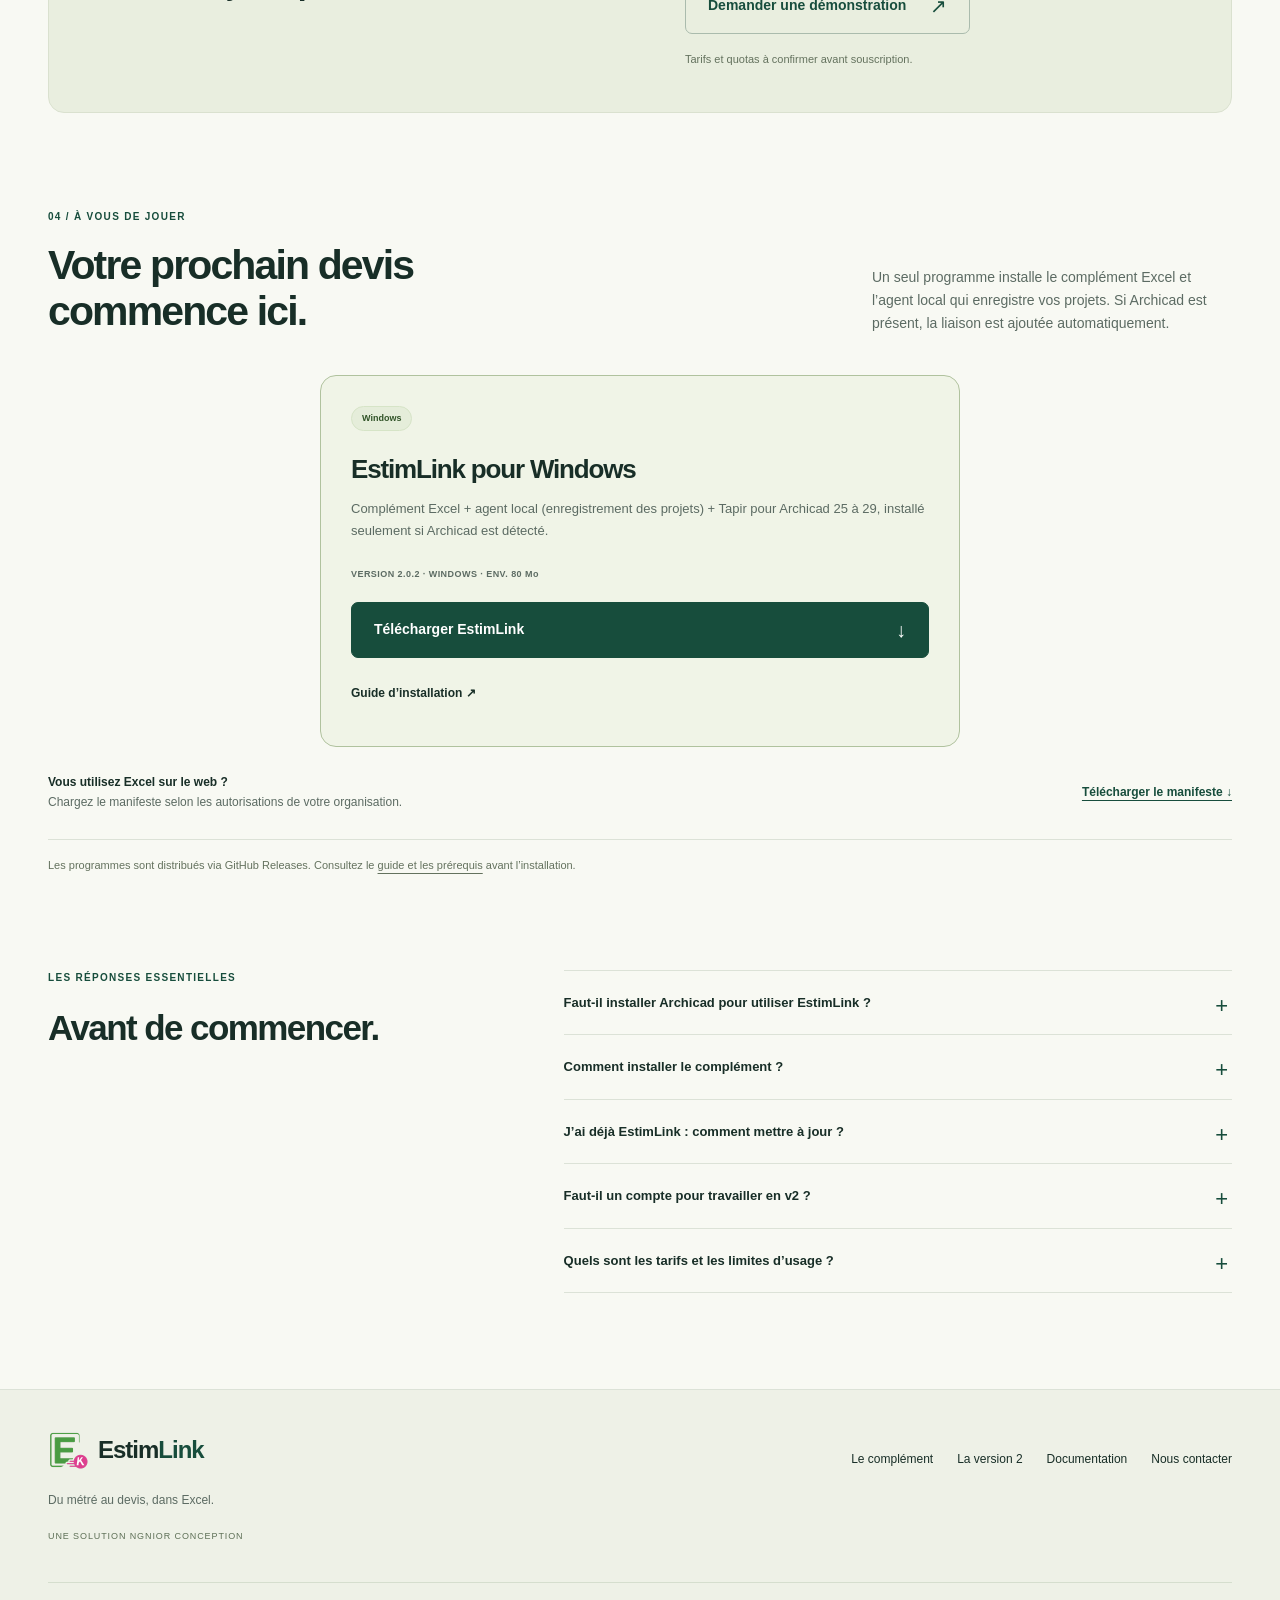
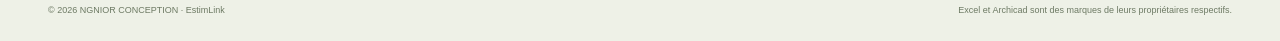
==== commit 21cee1e1: "Installeur EstimLink 2.0.2 Co-Authored-By: Claude Opus 5.5 <noreply@anthropic.com>" ====
--- a/index.html
+++ b/index.html
@@ -71,7 +71,7 @@
   <section class="offer-section container" id="tarifs" aria-labelledby="offer-title"><div><p class="eyebrow">OFFRE & ACCOMPAGNEMENT</p><h2 id="offer-title">Un projet à chiffrer ?<br>Commençons par votre besoin.</h2></div><div><p>Vous travaillez seul ou en équipe ? Contactez NGNIOR CONCEPTION pour connaître les conditions d’accès, les fonctionnalités incluses et l’accompagnement adapté à votre usage.</p><a class="button secondary" href="mailto:sanou.moham92@gmail.com?subject=EstimLink%20-%20Offre%20et%20d%C3%A9monstration">Demander une démonstration <span aria-hidden="true">↗</span></a><p class="small-print">Tarifs et quotas à confirmer avant souscription.</p></div></section>
   <section class="section container" id="telecharger" aria-labelledby="download-title">
     <div class="section-heading"><div><p class="eyebrow">04 / À VOUS DE JOUER</p><h2 id="download-title">Votre prochain devis<br>commence ici.</h2></div><p>Un seul programme installe le complément Excel et l’agent local qui enregistre vos projets. Si Archicad est présent, la liaison est ajoutée automatiquement.</p></div>
-    <div class="download-grid single-download"><article class="download-card primary-download"><div class="download-top"><span class="pill available">Windows</span></div><h3>EstimLink pour Windows</h3><p>Complément Excel + agent local (enregistrement des projets) + Tapir pour Archicad 25 à 29, installé seulement si Archicad est détecté.</p><p class="version">VERSION 2.0.1 · WINDOWS · ENV. 61 Mo</p><a class="button" href="https://github.com/Moham025/-EstimLink-site/releases/download/v2.0.1/EstimLink-Setup-2.0.1.exe">Télécharger EstimLink <span aria-hidden="true">↓</span></a><a class="text-link" href="/docs.html#excel">Guide d’installation ↗</a></article></div>
+    <div class="download-grid single-download"><article class="download-card primary-download"><div class="download-top"><span class="pill available">Windows</span></div><h3>EstimLink pour Windows</h3><p>Complément Excel + agent local (enregistrement des projets) + Tapir pour Archicad 25 à 29, installé seulement si Archicad est détecté.</p><p class="version">VERSION 2.0.2 · WINDOWS · ENV. 80 Mo</p><a class="button" href="https://github.com/Moham025/-EstimLink-site/releases/download/v2.0.2/EstimLink-Setup-2.0.2.exe">Télécharger EstimLink <span aria-hidden="true">↓</span></a><a class="text-link" href="/docs.html#excel">Guide d’installation ↗</a></article></div>
     <div class="web-download"><span><strong>Vous utilisez Excel sur le web ?</strong> Chargez le manifeste selon les autorisations de votre organisation.</span><a href="/download/EstimLink-manifest.xml" download="EstimLink-manifest.xml">Télécharger le manifeste ↓</a></div>
     <p class="small-print">Les programmes sont distribués via GitHub Releases. Consultez le <a href="/docs.html">guide et les prérequis</a> avant l’installation.</p>
   </section>
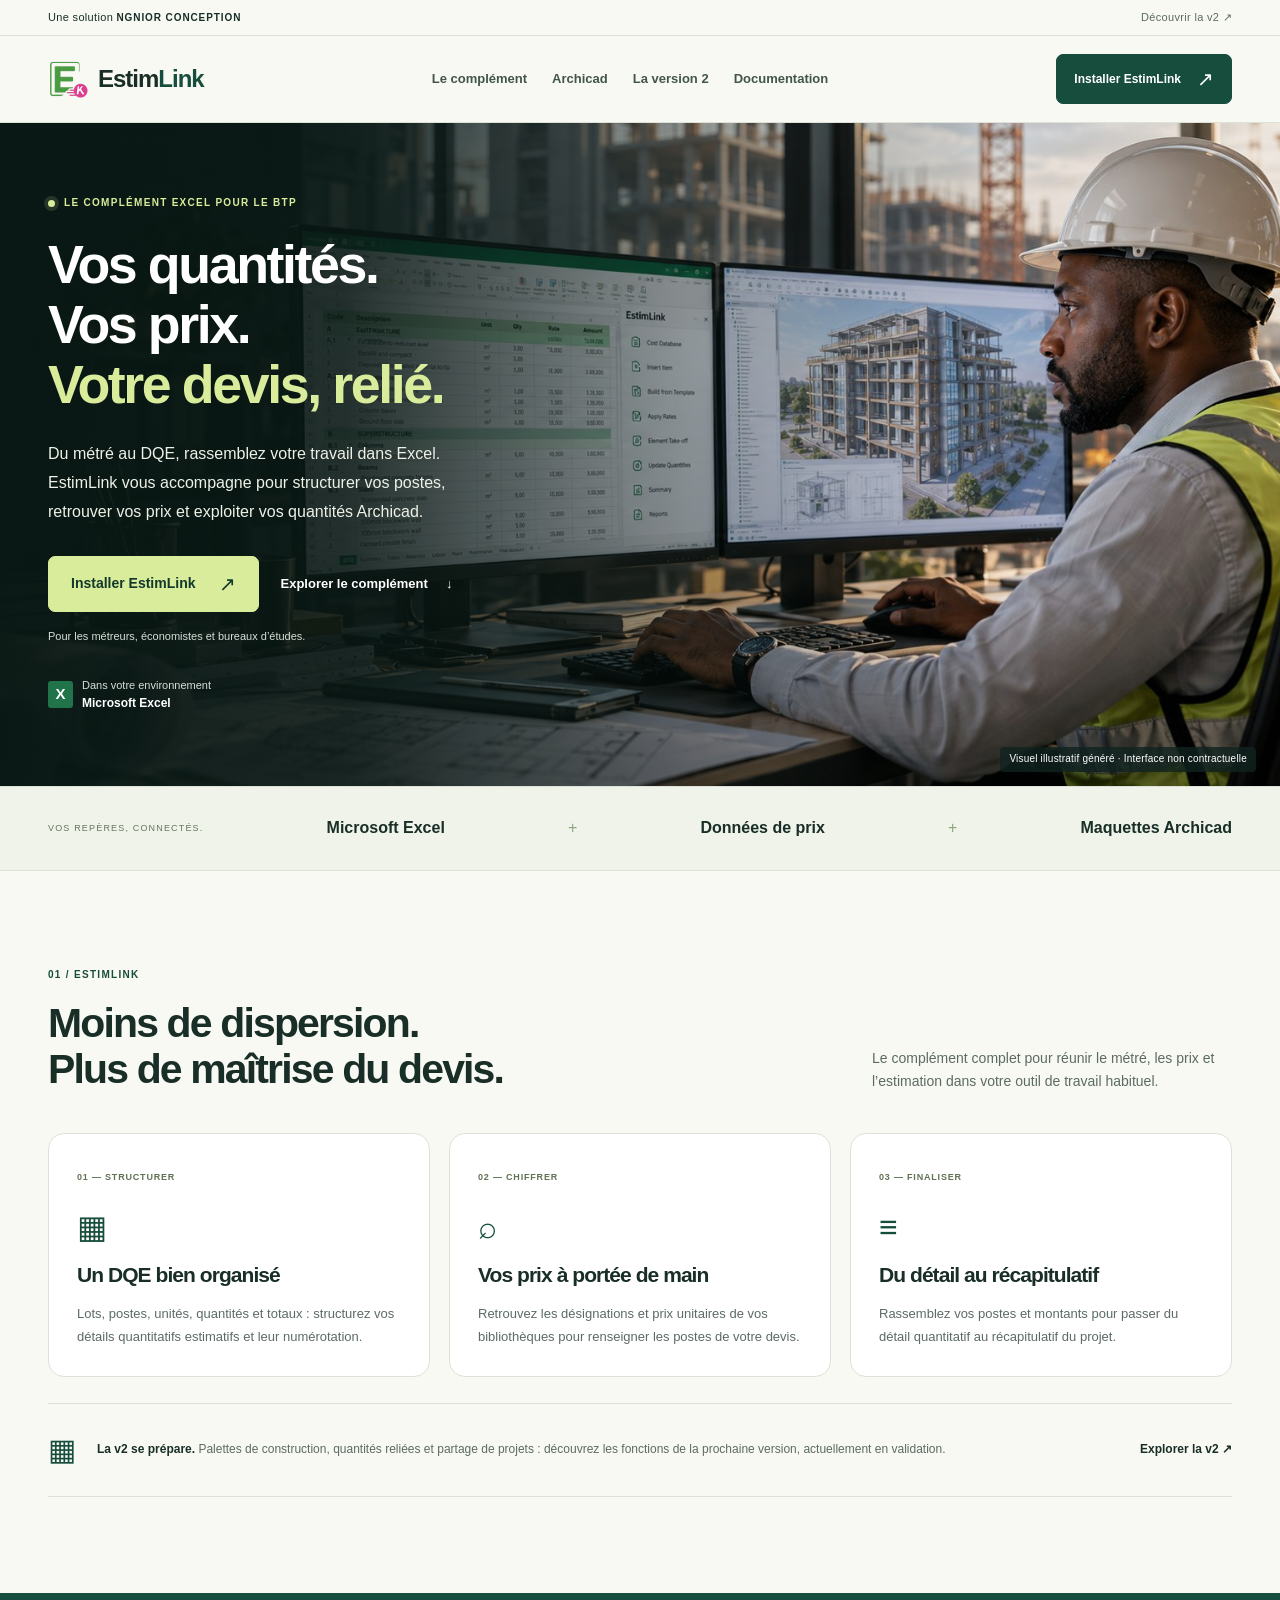
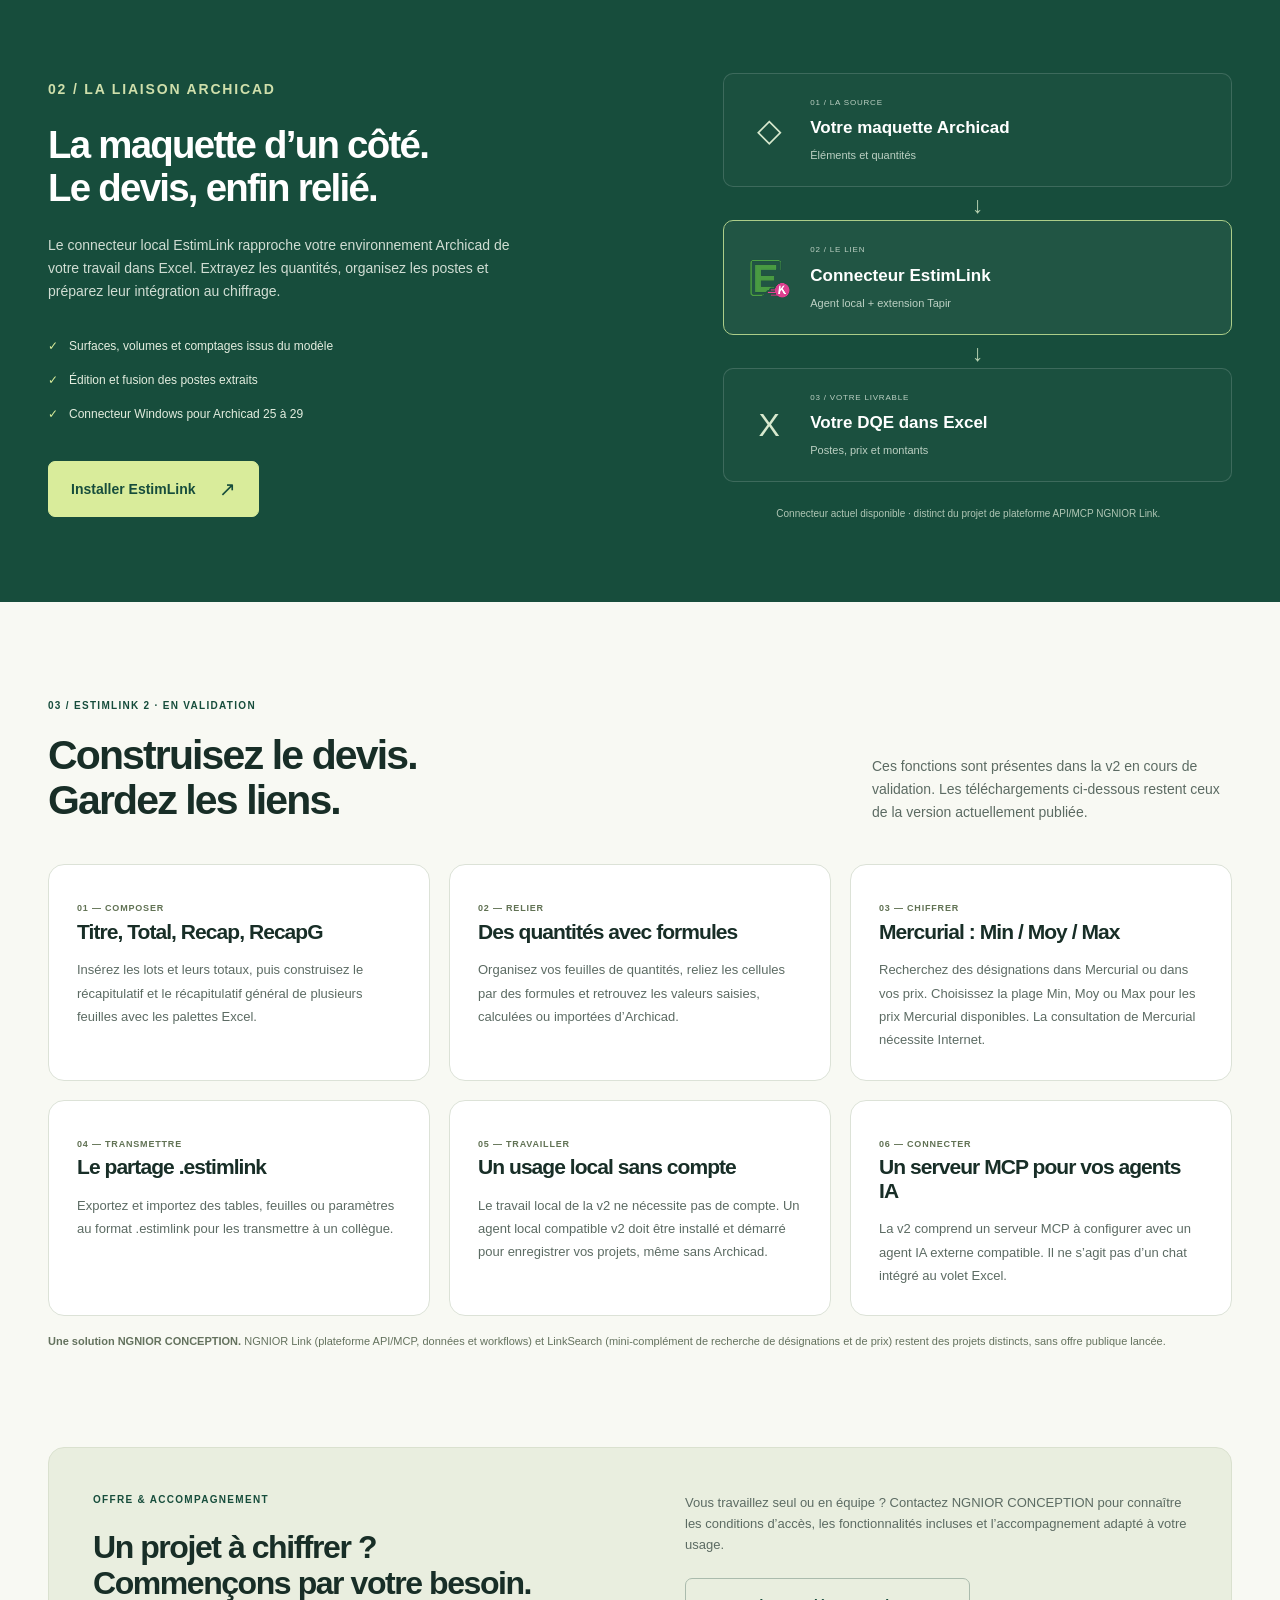
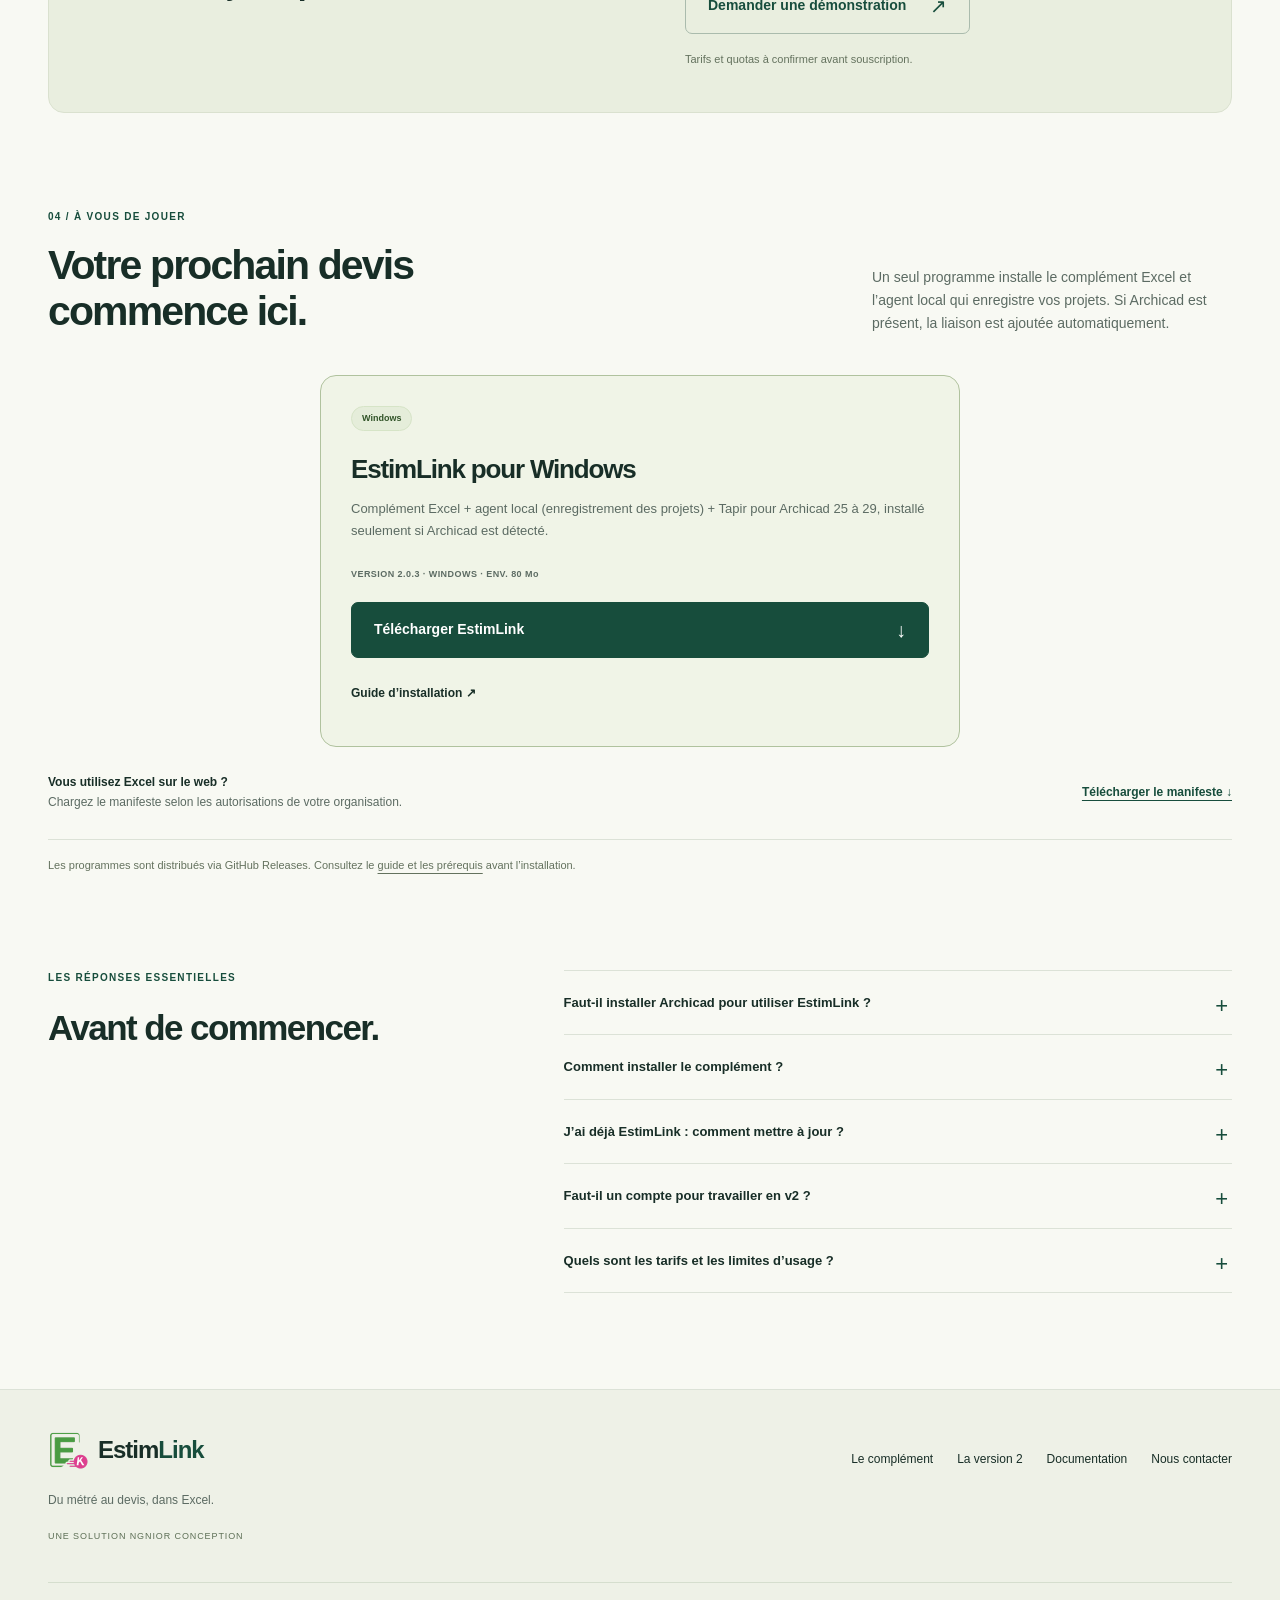
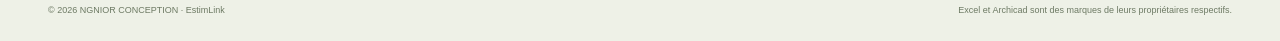
==== commit a2f8bcbc: "Téléchargement : Estim Link 2.0.3 Co-Authored-By: Claude Opus 5.5 <noreply@anthropic.com>" ====
--- a/index.html
+++ b/index.html
@@ -71,7 +71,7 @@
   <section class="offer-section container" id="tarifs" aria-labelledby="offer-title"><div><p class="eyebrow">OFFRE & ACCOMPAGNEMENT</p><h2 id="offer-title">Un projet à chiffrer ?<br>Commençons par votre besoin.</h2></div><div><p>Vous travaillez seul ou en équipe ? Contactez NGNIOR CONCEPTION pour connaître les conditions d’accès, les fonctionnalités incluses et l’accompagnement adapté à votre usage.</p><a class="button secondary" href="mailto:sanou.moham92@gmail.com?subject=EstimLink%20-%20Offre%20et%20d%C3%A9monstration">Demander une démonstration <span aria-hidden="true">↗</span></a><p class="small-print">Tarifs et quotas à confirmer avant souscription.</p></div></section>
   <section class="section container" id="telecharger" aria-labelledby="download-title">
     <div class="section-heading"><div><p class="eyebrow">04 / À VOUS DE JOUER</p><h2 id="download-title">Votre prochain devis<br>commence ici.</h2></div><p>Un seul programme installe le complément Excel et l’agent local qui enregistre vos projets. Si Archicad est présent, la liaison est ajoutée automatiquement.</p></div>
-    <div class="download-grid single-download"><article class="download-card primary-download"><div class="download-top"><span class="pill available">Windows</span></div><h3>EstimLink pour Windows</h3><p>Complément Excel + agent local (enregistrement des projets) + Tapir pour Archicad 25 à 29, installé seulement si Archicad est détecté.</p><p class="version">VERSION 2.0.2 · WINDOWS · ENV. 80 Mo</p><a class="button" href="https://github.com/Moham025/-EstimLink-site/releases/download/v2.0.2/EstimLink-Setup-2.0.2.exe">Télécharger EstimLink <span aria-hidden="true">↓</span></a><a class="text-link" href="/docs.html#excel">Guide d’installation ↗</a></article></div>
+    <div class="download-grid single-download"><article class="download-card primary-download"><div class="download-top"><span class="pill available">Windows</span></div><h3>EstimLink pour Windows</h3><p>Complément Excel + agent local (enregistrement des projets) + Tapir pour Archicad 25 à 29, installé seulement si Archicad est détecté.</p><p class="version">VERSION 2.0.3 · WINDOWS · ENV. 80 Mo</p><a class="button" href="https://github.com/Moham025/-EstimLink-site/releases/download/v2.0.3/EstimLink-Setup-2.0.3.exe">Télécharger EstimLink <span aria-hidden="true">↓</span></a><a class="text-link" href="/docs.html#excel">Guide d’installation ↗</a></article></div>
     <div class="web-download"><span><strong>Vous utilisez Excel sur le web ?</strong> Chargez le manifeste selon les autorisations de votre organisation.</span><a href="/download/EstimLink-manifest.xml" download="EstimLink-manifest.xml">Télécharger le manifeste ↓</a></div>
     <p class="small-print">Les programmes sont distribués via GitHub Releases. Consultez le <a href="/docs.html">guide et les prérequis</a> avant l’installation.</p>
   </section>
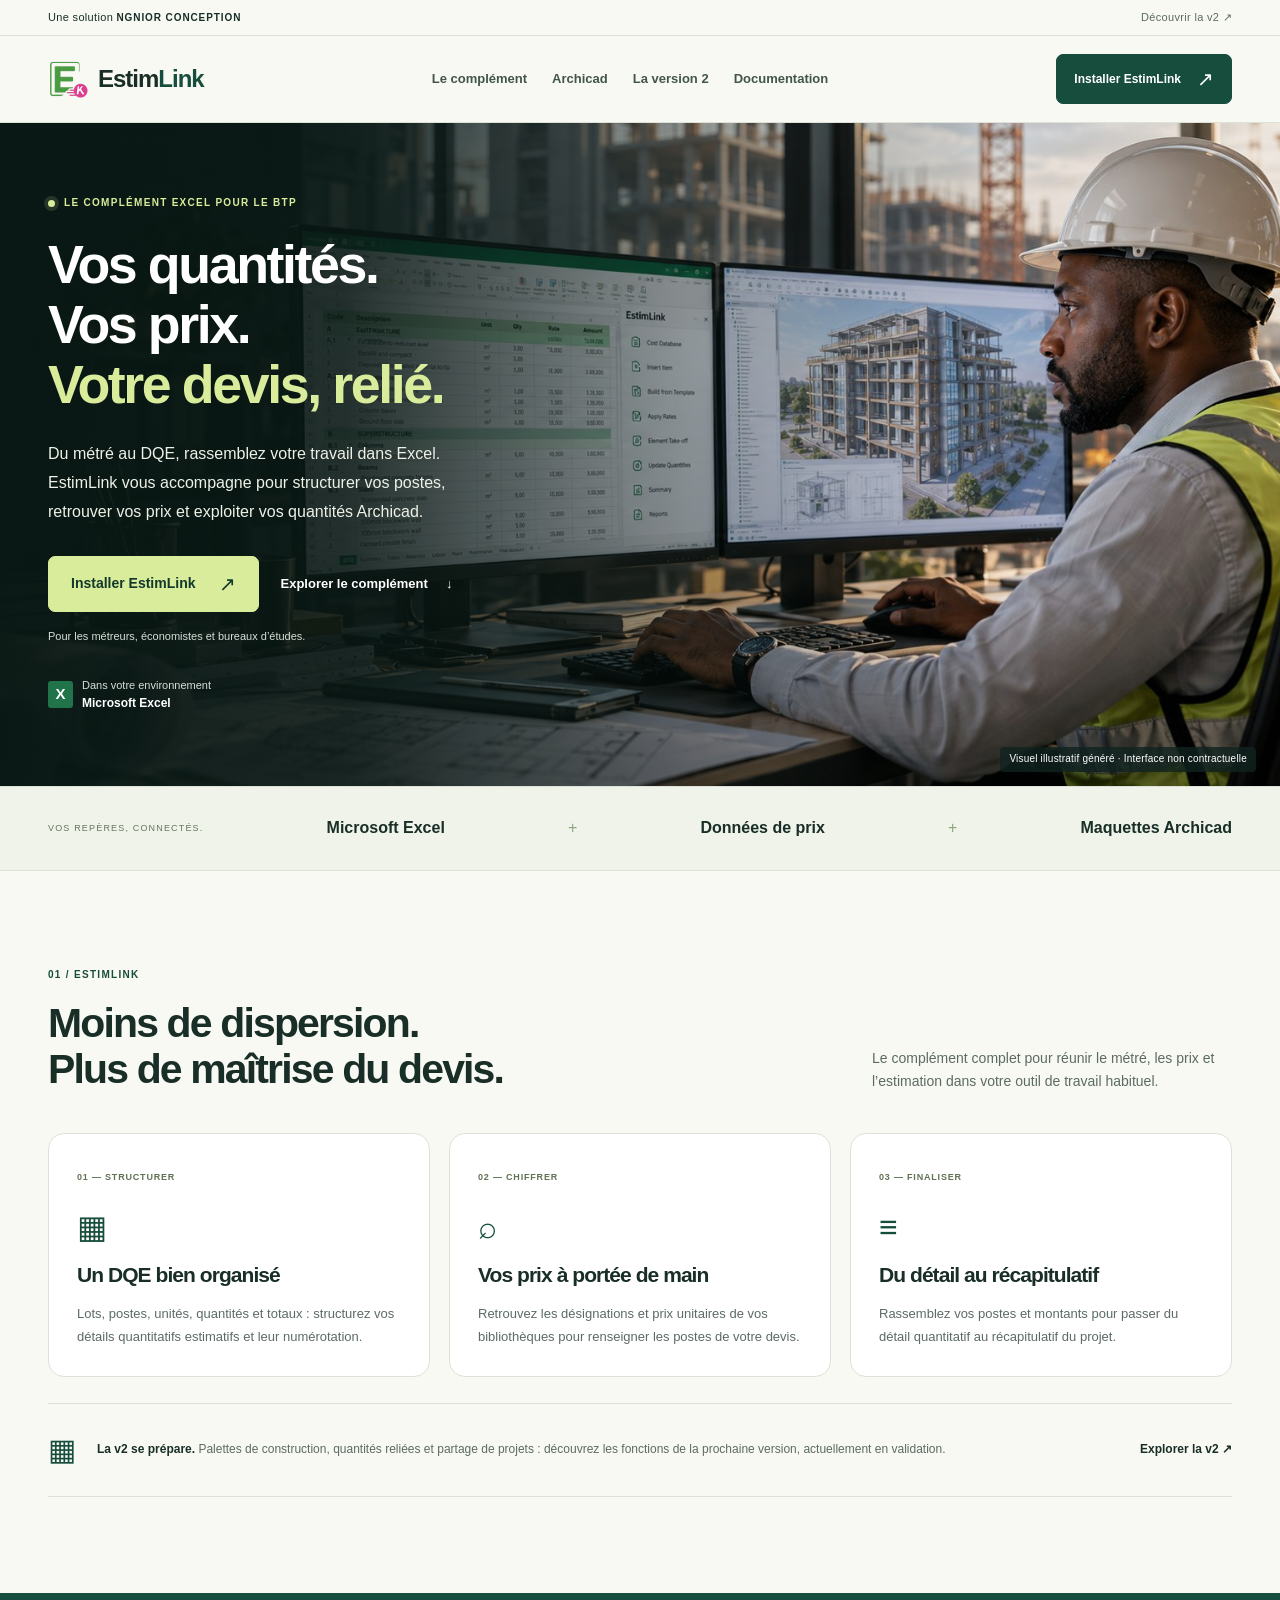
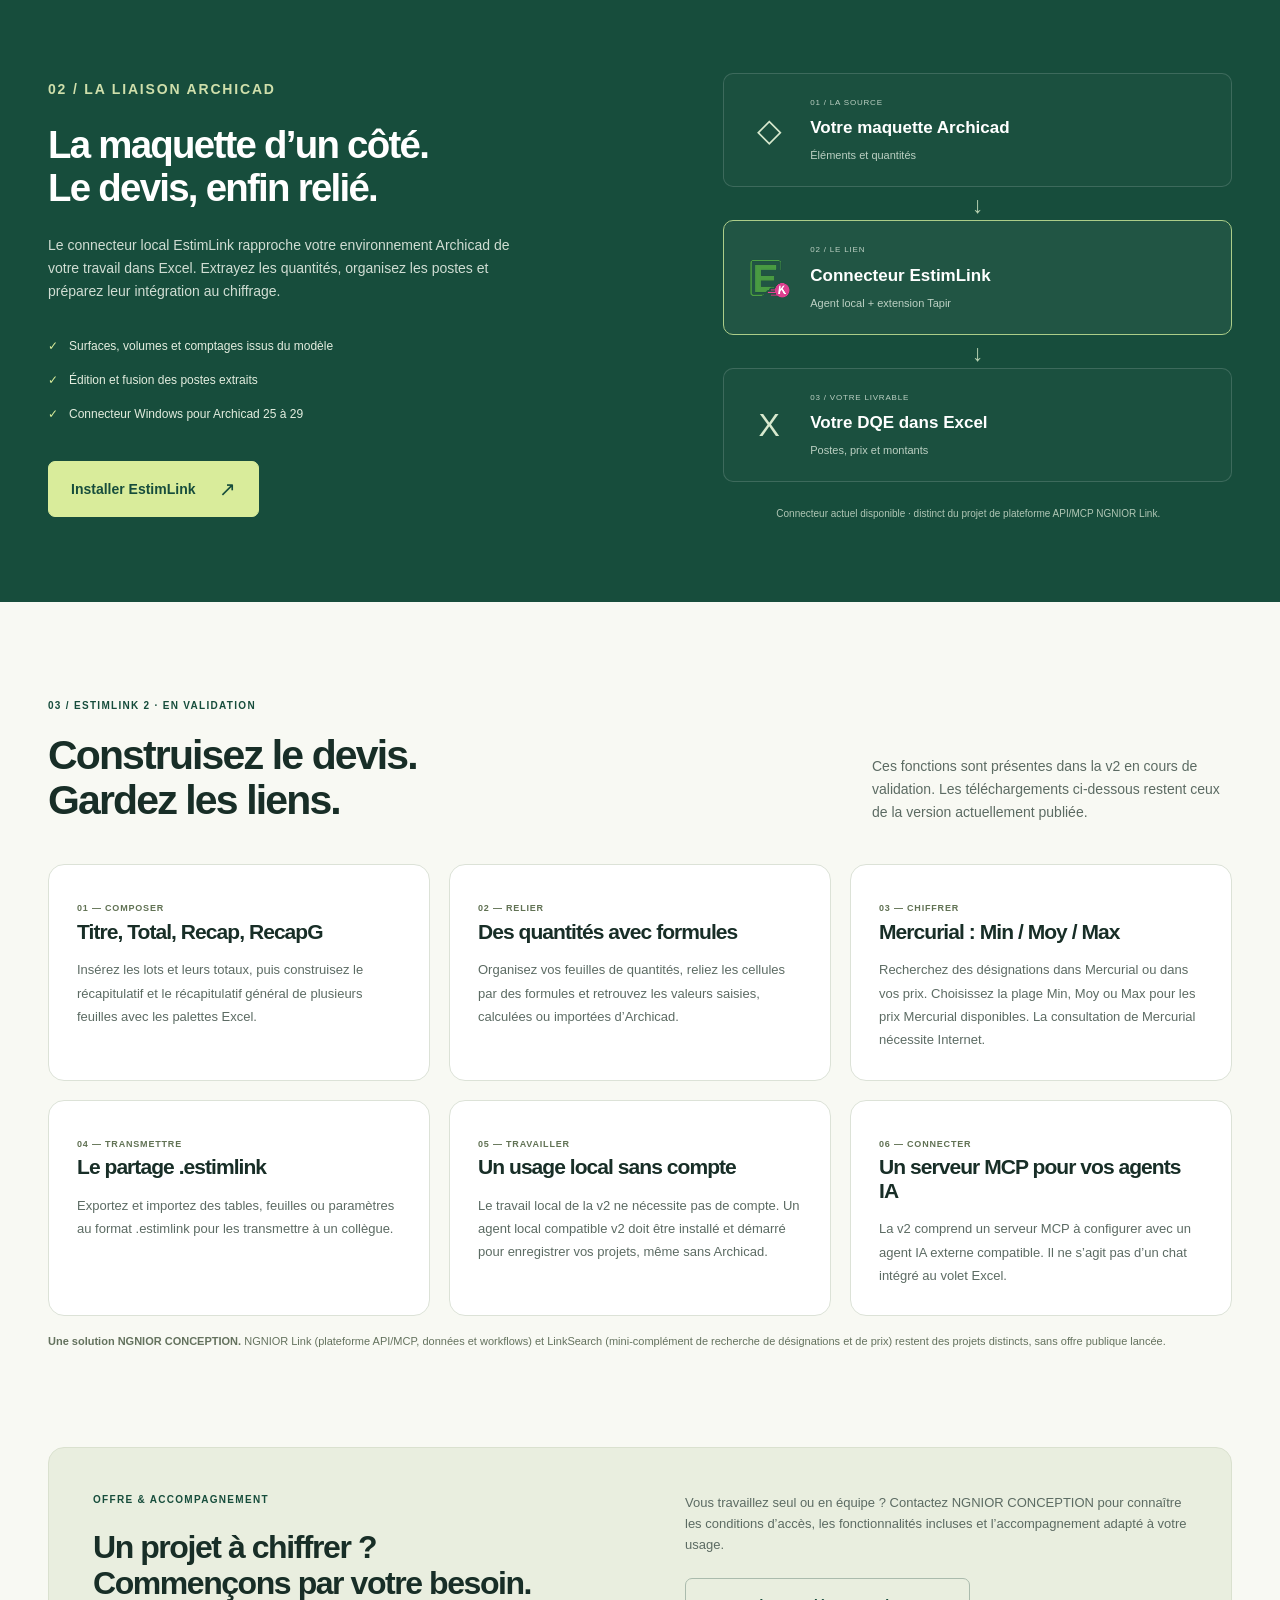
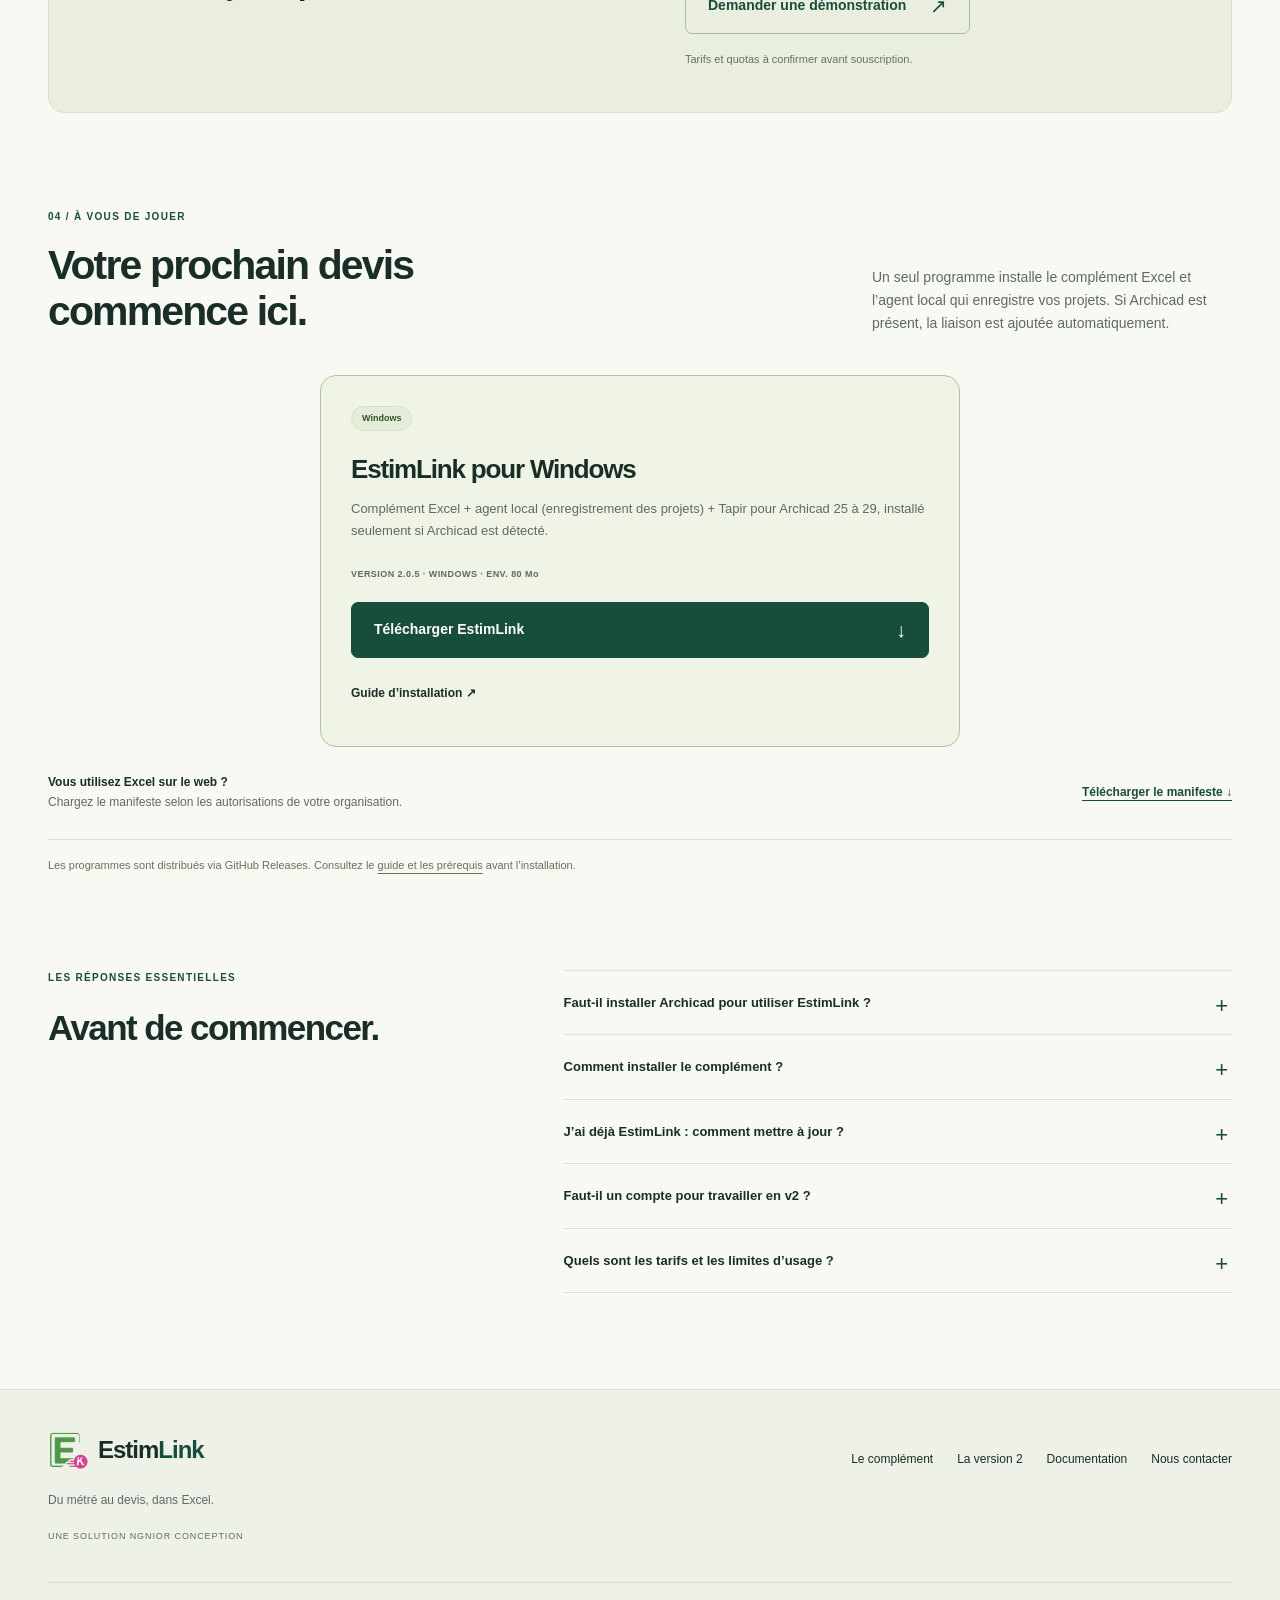
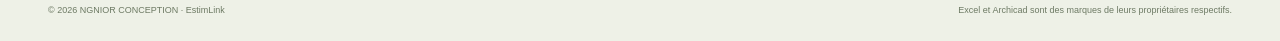
==== commit 14e4d8b5: "Téléchargement : EstimLink 2.0.5 Co-Authored-By: Claude Opus 5.5 <noreply@anthropic.com>" ====
--- a/index.html
+++ b/index.html
@@ -71,7 +71,7 @@
   <section class="offer-section container" id="tarifs" aria-labelledby="offer-title"><div><p class="eyebrow">OFFRE & ACCOMPAGNEMENT</p><h2 id="offer-title">Un projet à chiffrer ?<br>Commençons par votre besoin.</h2></div><div><p>Vous travaillez seul ou en équipe ? Contactez NGNIOR CONCEPTION pour connaître les conditions d’accès, les fonctionnalités incluses et l’accompagnement adapté à votre usage.</p><a class="button secondary" href="mailto:sanou.moham92@gmail.com?subject=EstimLink%20-%20Offre%20et%20d%C3%A9monstration">Demander une démonstration <span aria-hidden="true">↗</span></a><p class="small-print">Tarifs et quotas à confirmer avant souscription.</p></div></section>
   <section class="section container" id="telecharger" aria-labelledby="download-title">
     <div class="section-heading"><div><p class="eyebrow">04 / À VOUS DE JOUER</p><h2 id="download-title">Votre prochain devis<br>commence ici.</h2></div><p>Un seul programme installe le complément Excel et l’agent local qui enregistre vos projets. Si Archicad est présent, la liaison est ajoutée automatiquement.</p></div>
-    <div class="download-grid single-download"><article class="download-card primary-download"><div class="download-top"><span class="pill available">Windows</span></div><h3>EstimLink pour Windows</h3><p>Complément Excel + agent local (enregistrement des projets) + Tapir pour Archicad 25 à 29, installé seulement si Archicad est détecté.</p><p class="version">VERSION 2.0.3 · WINDOWS · ENV. 80 Mo</p><a class="button" href="https://github.com/Moham025/-EstimLink-site/releases/download/v2.0.3/EstimLink-Setup-2.0.3.exe">Télécharger EstimLink <span aria-hidden="true">↓</span></a><a class="text-link" href="/docs.html#excel">Guide d’installation ↗</a></article></div>
+    <div class="download-grid single-download"><article class="download-card primary-download"><div class="download-top"><span class="pill available">Windows</span></div><h3>EstimLink pour Windows</h3><p>Complément Excel + agent local (enregistrement des projets) + Tapir pour Archicad 25 à 29, installé seulement si Archicad est détecté.</p><p class="version">VERSION 2.0.5 · WINDOWS · ENV. 80 Mo</p><a class="button" href="https://github.com/Moham025/-EstimLink-site/releases/download/v2.0.5/EstimLink-Setup-2.0.5.exe">Télécharger EstimLink <span aria-hidden="true">↓</span></a><a class="text-link" href="/docs.html#excel">Guide d’installation ↗</a></article></div>
     <div class="web-download"><span><strong>Vous utilisez Excel sur le web ?</strong> Chargez le manifeste selon les autorisations de votre organisation.</span><a href="/download/EstimLink-manifest.xml" download="EstimLink-manifest.xml">Télécharger le manifeste ↓</a></div>
     <p class="small-print">Les programmes sont distribués via GitHub Releases. Consultez le <a href="/docs.html">guide et les prérequis</a> avant l’installation.</p>
   </section>
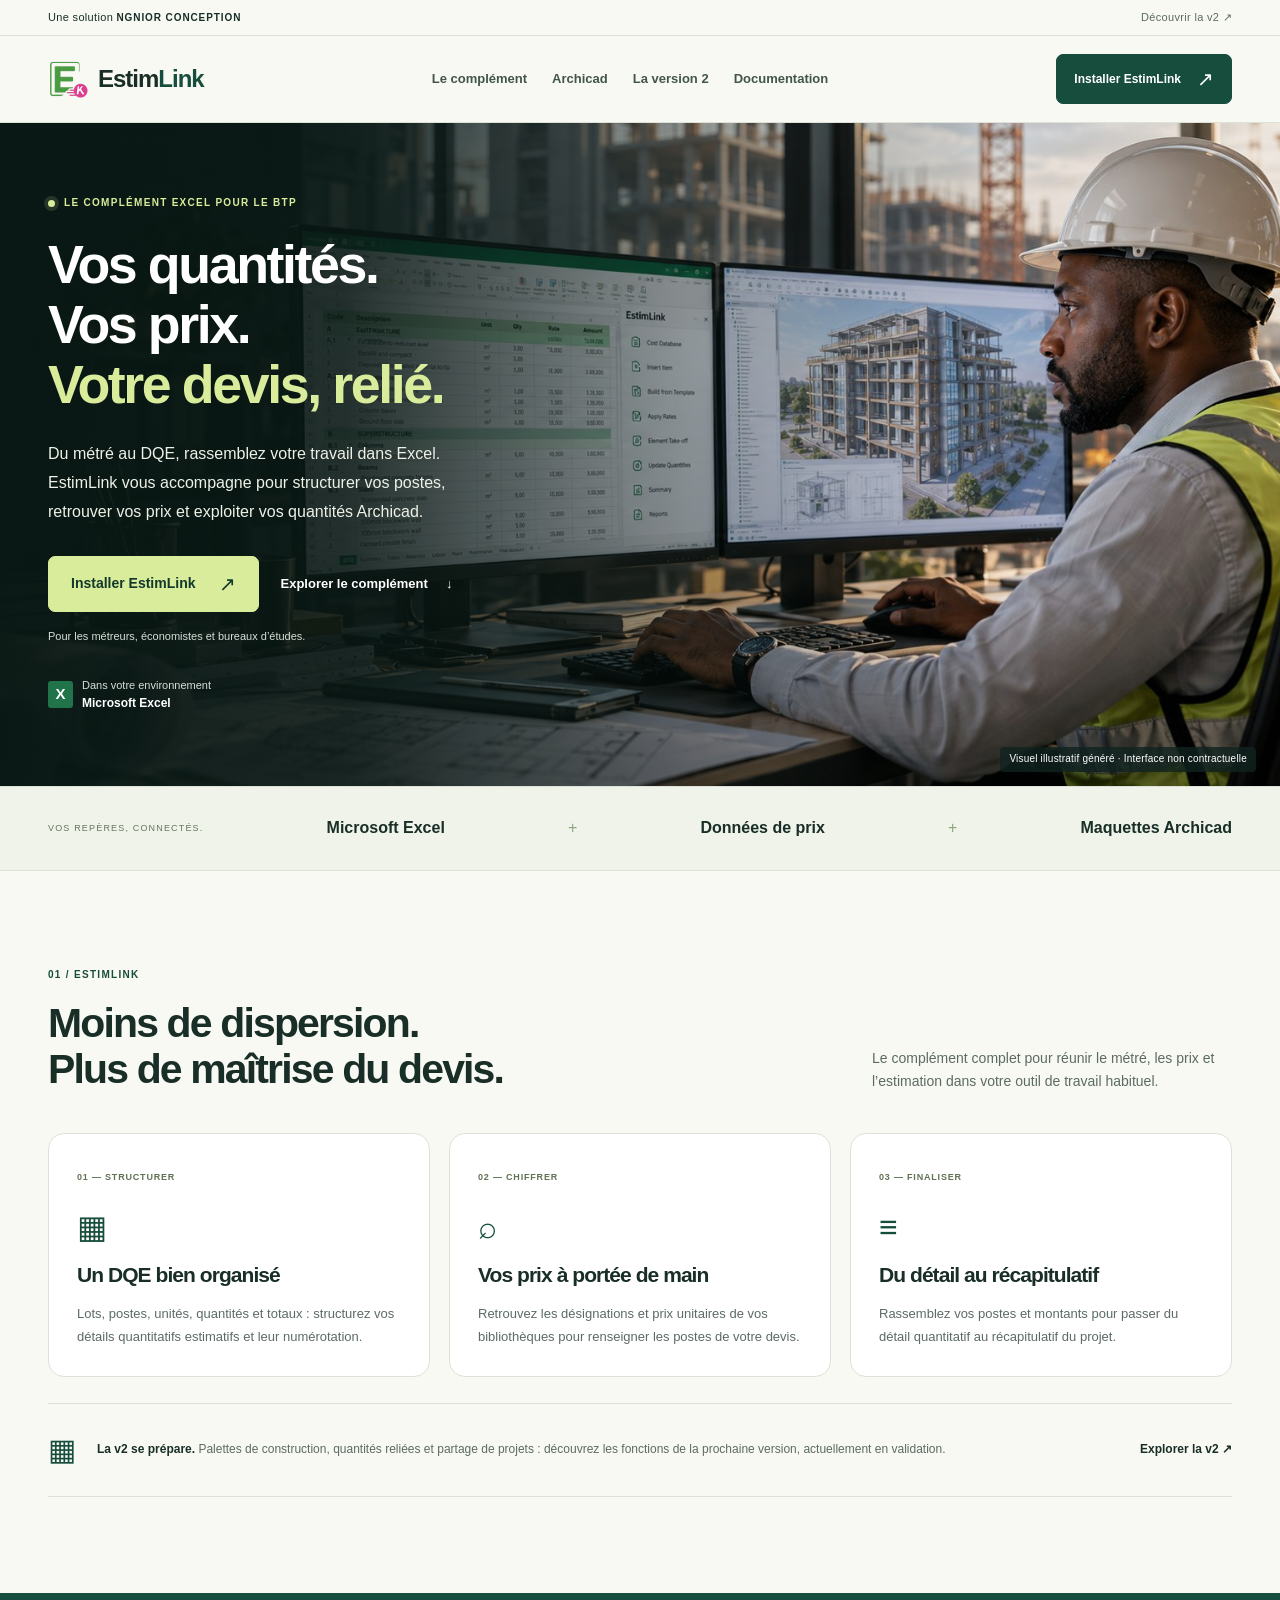
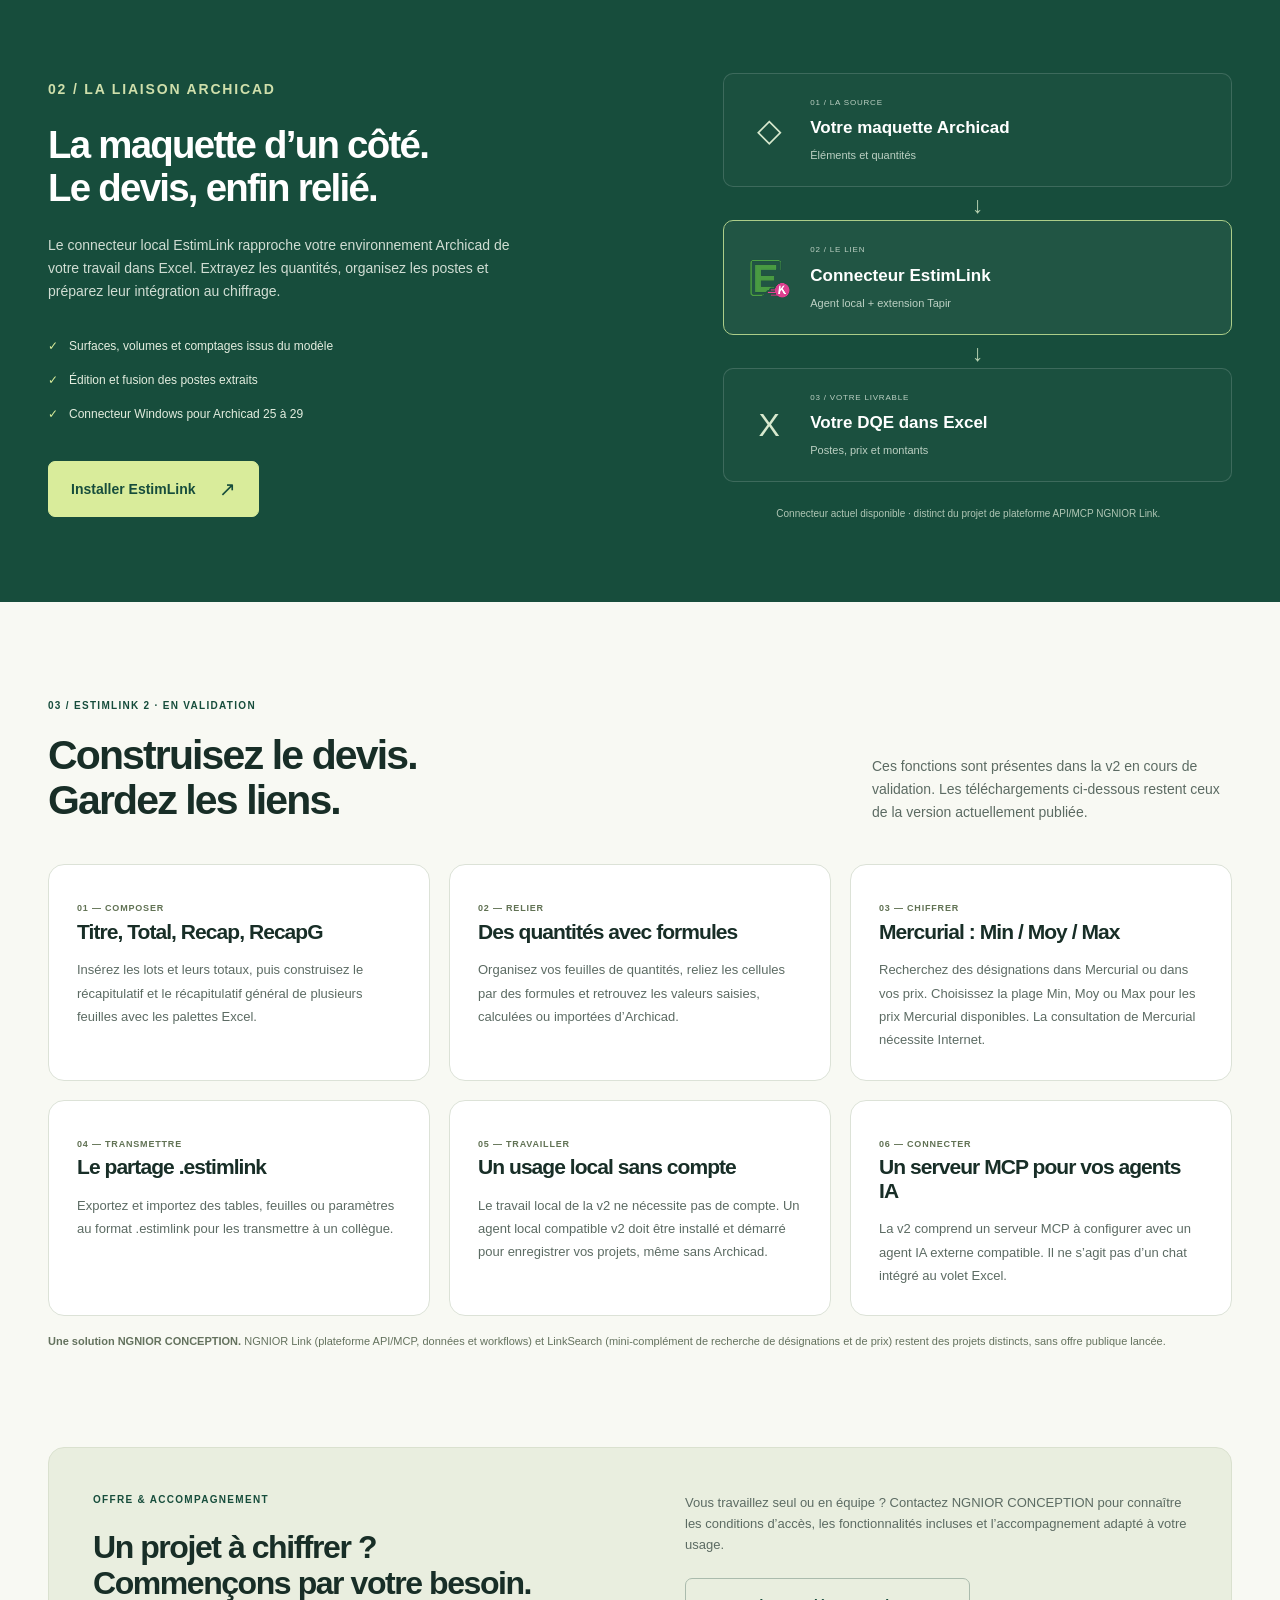
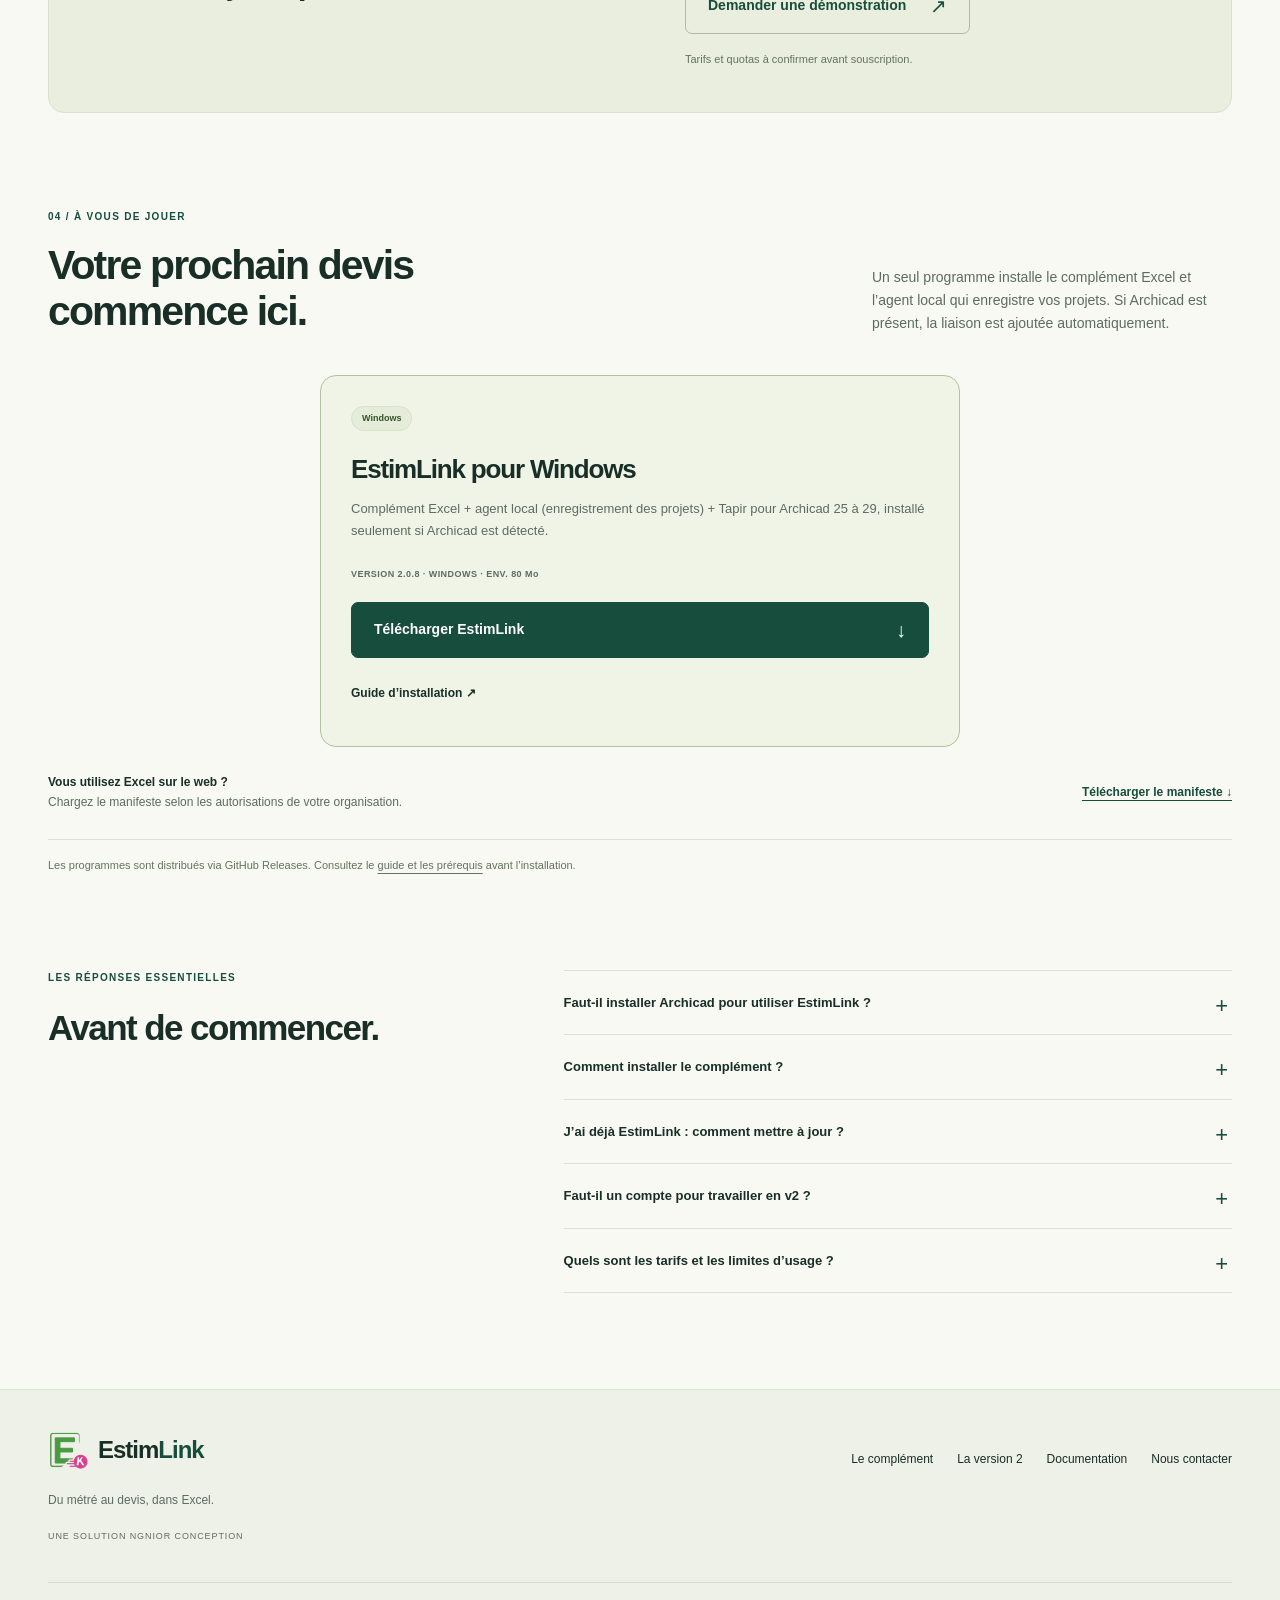
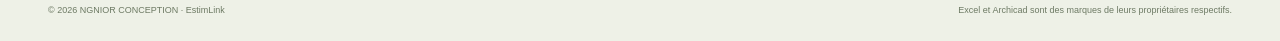
==== commit e832c79b: "Téléchargement : EstimLink 2.0.8 Co-Authored-By: Claude Opus 5.5 <noreply@anthropic.com>" ====
--- a/index.html
+++ b/index.html
@@ -71,7 +71,7 @@
   <section class="offer-section container" id="tarifs" aria-labelledby="offer-title"><div><p class="eyebrow">OFFRE & ACCOMPAGNEMENT</p><h2 id="offer-title">Un projet à chiffrer ?<br>Commençons par votre besoin.</h2></div><div><p>Vous travaillez seul ou en équipe ? Contactez NGNIOR CONCEPTION pour connaître les conditions d’accès, les fonctionnalités incluses et l’accompagnement adapté à votre usage.</p><a class="button secondary" href="mailto:sanou.moham92@gmail.com?subject=EstimLink%20-%20Offre%20et%20d%C3%A9monstration">Demander une démonstration <span aria-hidden="true">↗</span></a><p class="small-print">Tarifs et quotas à confirmer avant souscription.</p></div></section>
   <section class="section container" id="telecharger" aria-labelledby="download-title">
     <div class="section-heading"><div><p class="eyebrow">04 / À VOUS DE JOUER</p><h2 id="download-title">Votre prochain devis<br>commence ici.</h2></div><p>Un seul programme installe le complément Excel et l’agent local qui enregistre vos projets. Si Archicad est présent, la liaison est ajoutée automatiquement.</p></div>
-    <div class="download-grid single-download"><article class="download-card primary-download"><div class="download-top"><span class="pill available">Windows</span></div><h3>EstimLink pour Windows</h3><p>Complément Excel + agent local (enregistrement des projets) + Tapir pour Archicad 25 à 29, installé seulement si Archicad est détecté.</p><p class="version">VERSION 2.0.5 · WINDOWS · ENV. 80 Mo</p><a class="button" href="https://github.com/Moham025/-EstimLink-site/releases/download/v2.0.5/EstimLink-Setup-2.0.5.exe">Télécharger EstimLink <span aria-hidden="true">↓</span></a><a class="text-link" href="/docs.html#excel">Guide d’installation ↗</a></article></div>
+    <div class="download-grid single-download"><article class="download-card primary-download"><div class="download-top"><span class="pill available">Windows</span></div><h3>EstimLink pour Windows</h3><p>Complément Excel + agent local (enregistrement des projets) + Tapir pour Archicad 25 à 29, installé seulement si Archicad est détecté.</p><p class="version">VERSION 2.0.8 · WINDOWS · ENV. 80 Mo</p><a class="button" href="https://github.com/Moham025/-EstimLink-site/releases/download/v2.0.8/EstimLink-Setup-2.0.8.exe">Télécharger EstimLink <span aria-hidden="true">↓</span></a><a class="text-link" href="/docs.html#excel">Guide d’installation ↗</a></article></div>
     <div class="web-download"><span><strong>Vous utilisez Excel sur le web ?</strong> Chargez le manifeste selon les autorisations de votre organisation.</span><a href="/download/EstimLink-manifest.xml" download="EstimLink-manifest.xml">Télécharger le manifeste ↓</a></div>
     <p class="small-print">Les programmes sont distribués via GitHub Releases. Consultez le <a href="/docs.html">guide et les prérequis</a> avant l’installation.</p>
   </section>
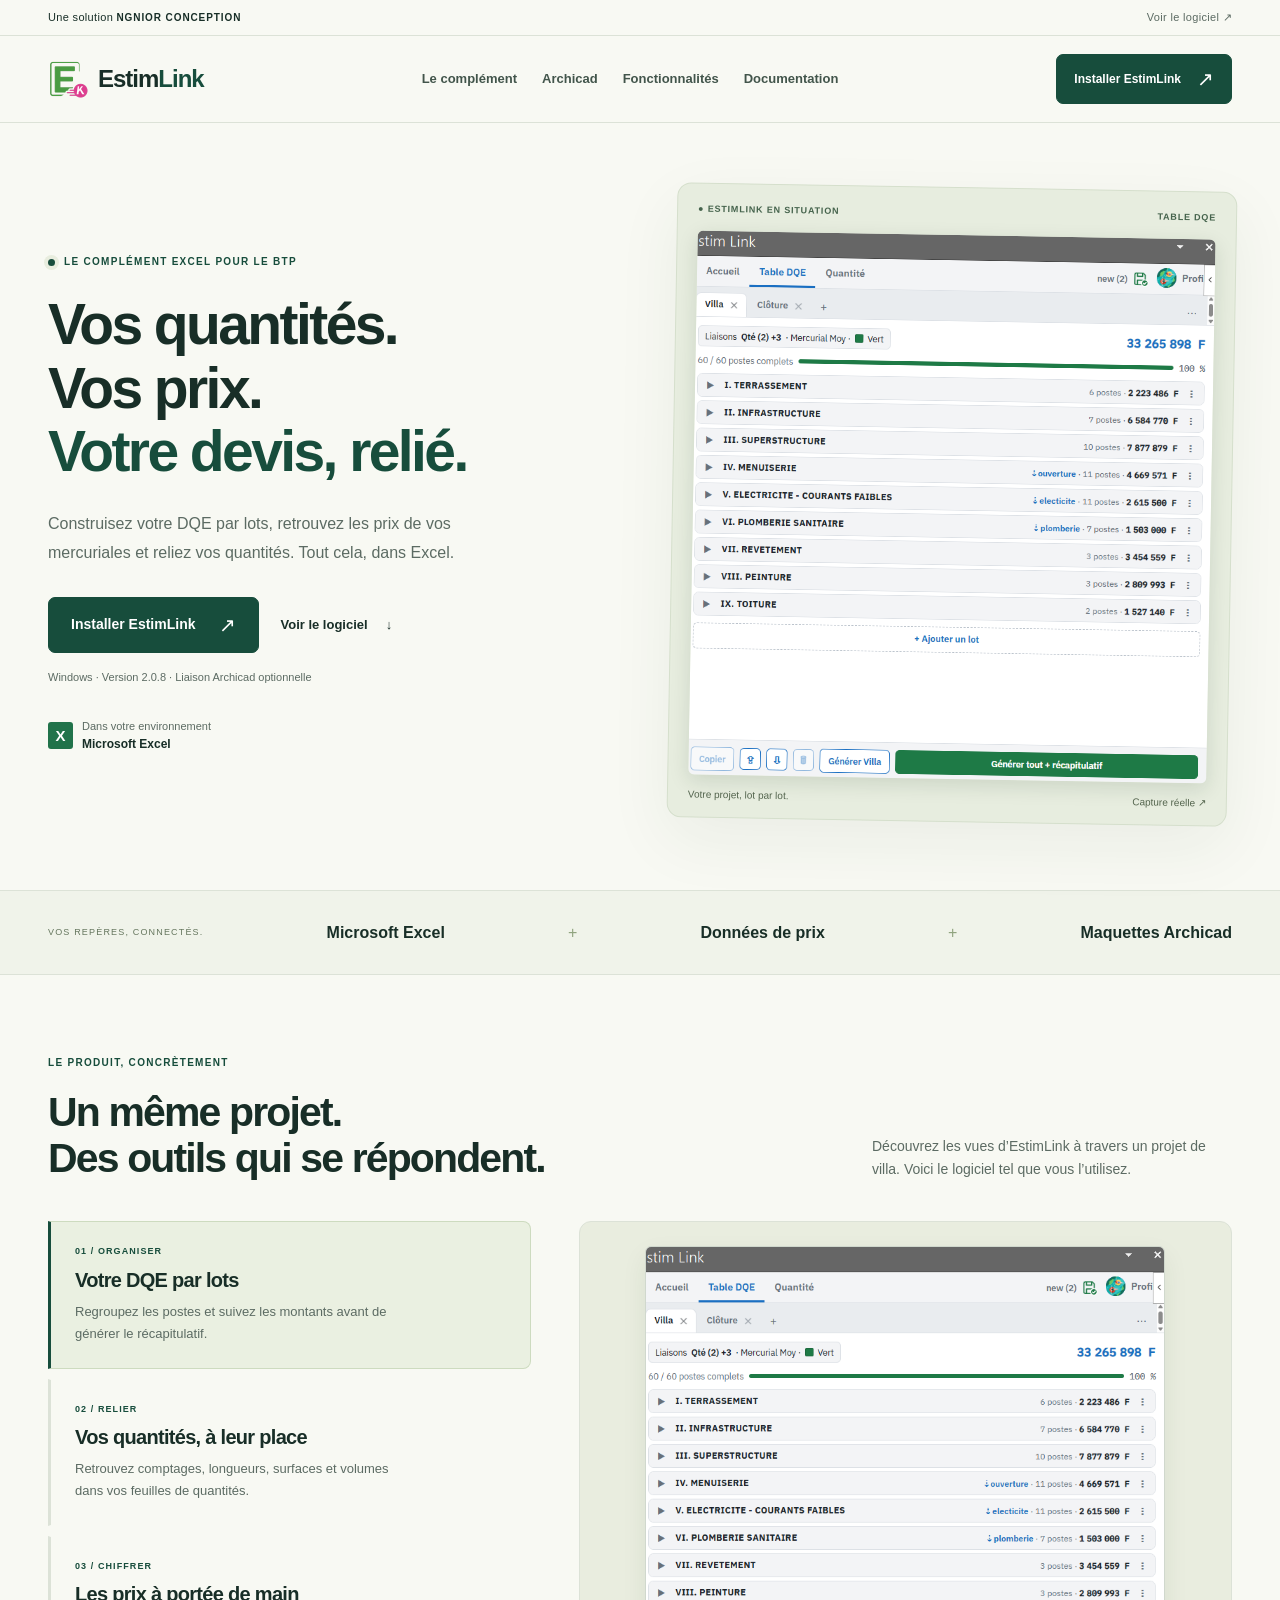
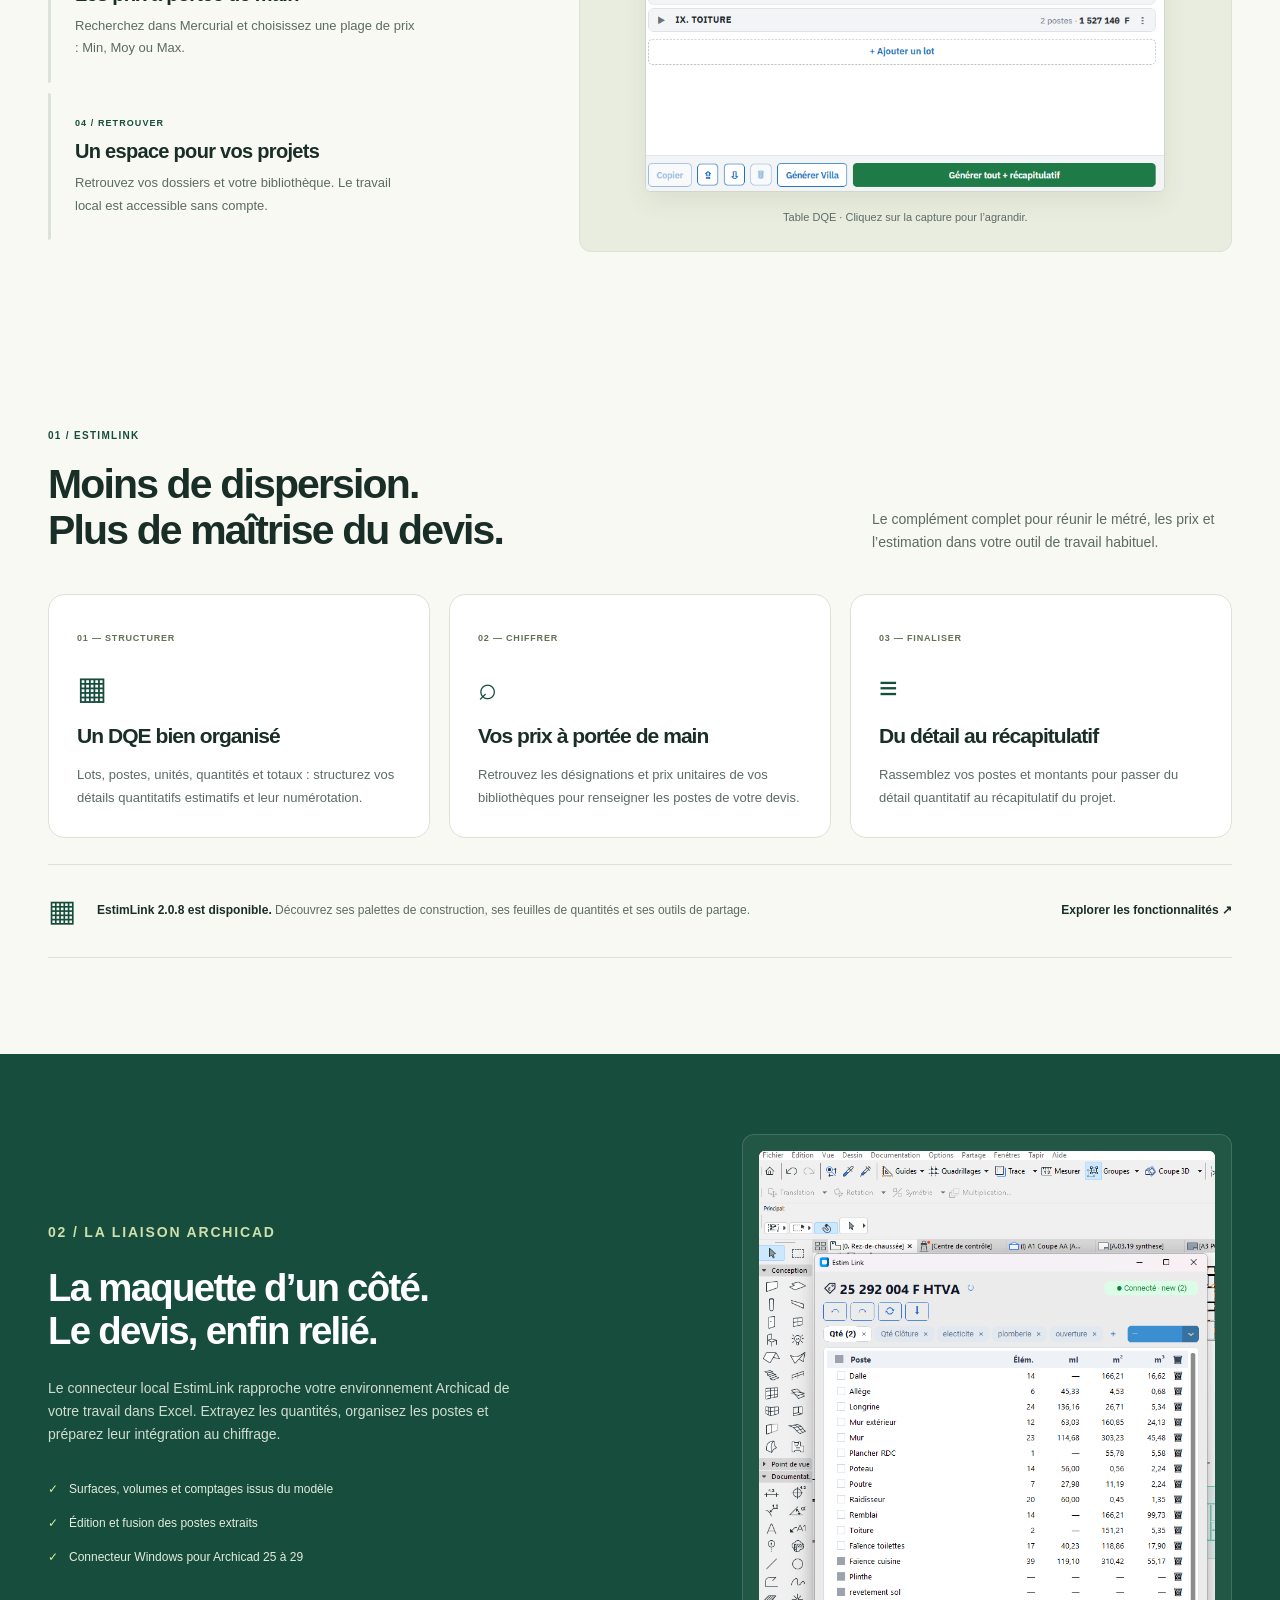
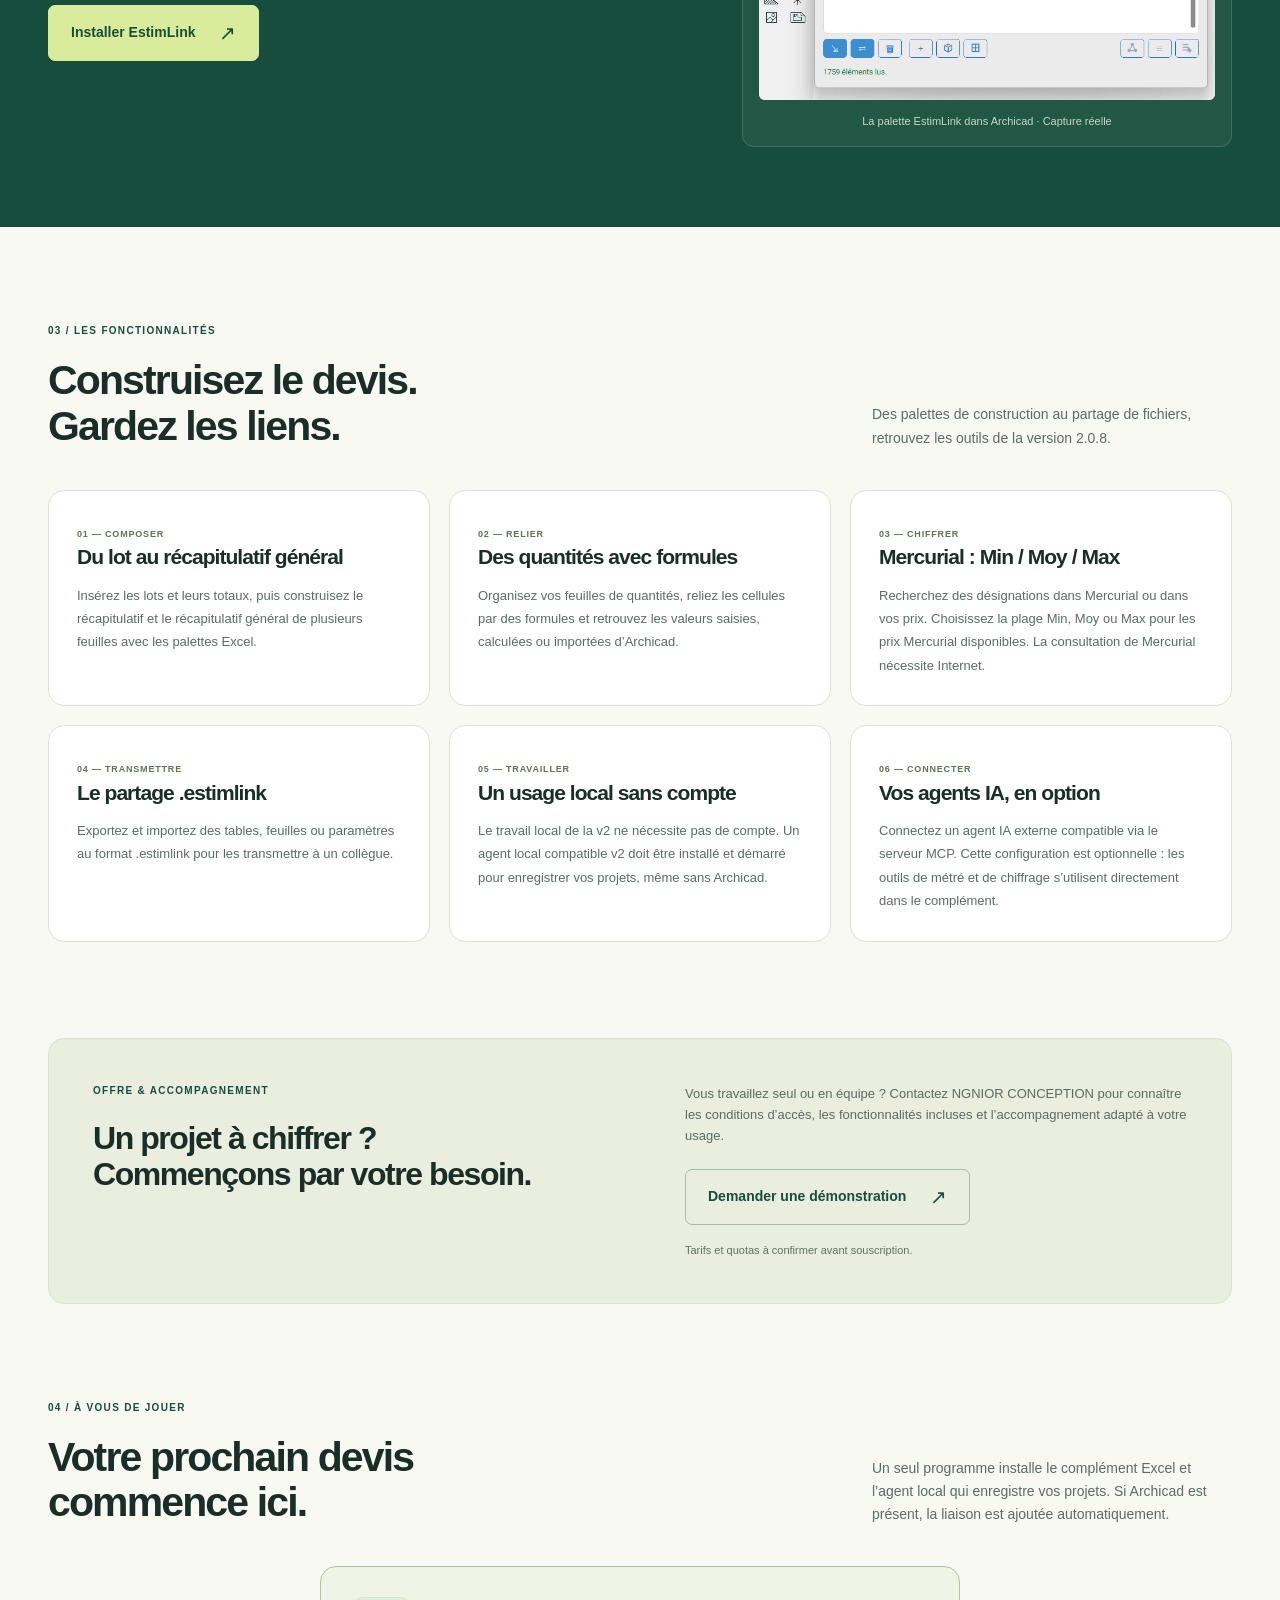
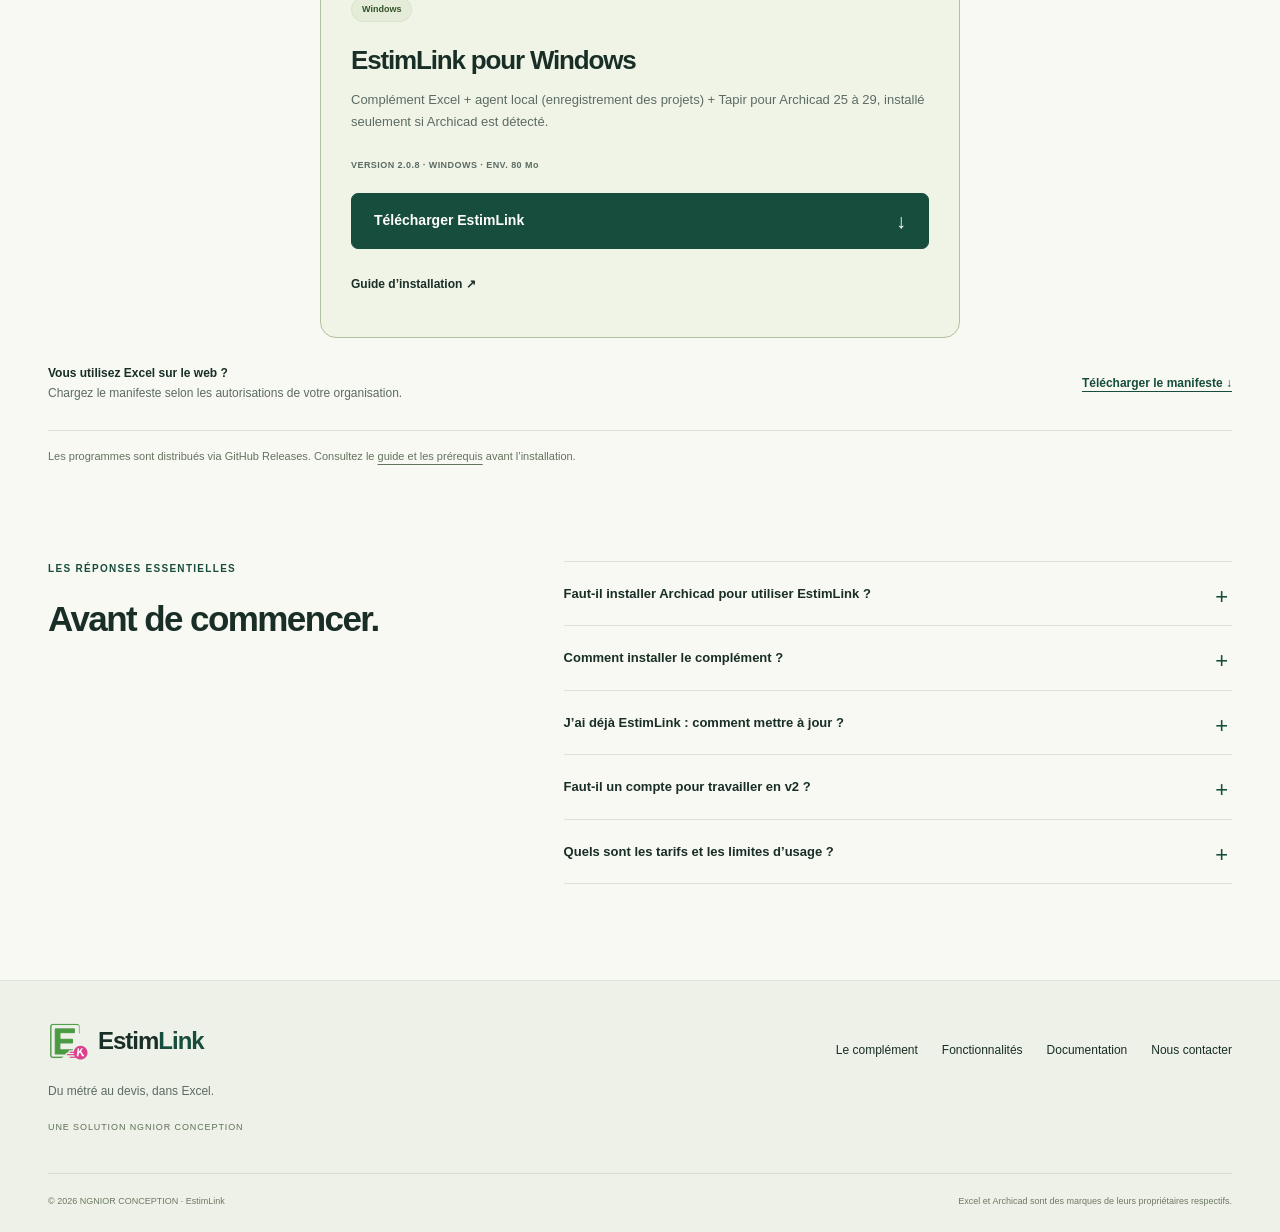
==== commit a6fab8d4: "Présenter EstimLink avec ses captures réelles et une galerie accessible" ====
--- a/index.html
+++ b/index.html
@@ -17,32 +17,33 @@
   <link rel="alternate icon" href="/assets/icon-32.png" type="image/png">
   <link rel="stylesheet" href="/style.css">
   <script src="/site.js" defer></script>
+<link rel="stylesheet" href="/product.css"><script src="/product.js" defer></script>
 </head>
 <body>
 <a class="skip-link" href="#contenu">Aller au contenu</a>
-<div class="company-bar"><div class="container"><span>Une solution <strong>NGNIOR CONCEPTION</strong></span><a href="#ecosysteme">Découvrir la v2 ↗</a></div></div>
+<div class="company-bar"><div class="container"><span>Une solution <strong>NGNIOR CONCEPTION</strong></span><a href="#ecosysteme">Voir le logiciel ↗</a></div></div>
 <header class="site-header">
   <div class="container header-inner">
     <a class="brand" href="/" aria-label="EstimLink — accueil"><img src="/assets/icon-80.png" width="40" height="40" alt=""><span>Estim<span class="brand-link">Link</span></span></a>
-    <nav class="main-nav" id="navigation" data-menu aria-label="Navigation principale"><a href="#produit">Le complément</a><a href="#archicad">Archicad</a><a href="#ecosysteme">La version 2</a><a href="/docs.html">Documentation</a></nav>
+    <nav class="main-nav" id="navigation" data-menu aria-label="Navigation principale"><a href="#produit">Le complément</a><a href="#archicad">Archicad</a><a href="#ecosysteme">Fonctionnalités</a><a href="/docs.html">Documentation</a></nav>
     <a class="button small header-download" href="#telecharger">Installer EstimLink <span aria-hidden="true">↗</span></a>
     <button class="menu-button" type="button" data-menu-button aria-controls="navigation" aria-expanded="false" aria-label="Ouvrir ou fermer le menu" hidden><span aria-hidden="true">☰</span></button>
   </div>
 </header>
 <main id="contenu">
-  <section class="hero hero-banner" id="top" aria-labelledby="hero-title">
-    <img class="hero-photo" src="/assets/estimlink-banner-engineer-v1.jpg" width="1983" height="793" alt="Ingénieur casqué travaillant sur un devis et une maquette de bâtiment, illustration générée pour EstimLink." fetchpriority="high">
+  <section class="hero product-hero container" id="top" aria-labelledby="hero-title">
     <div class="hero-copy">
       <p class="eyebrow"><span class="status-dot"></span> LE COMPLÉMENT EXCEL POUR LE BTP</p>
       <h1 id="hero-title">Vos quantités.<br>Vos prix.<br><span>Votre devis, relié.</span></h1>
-      <p class="hero-description">Du métré au DQE, rassemblez votre travail dans Excel. EstimLink vous accompagne pour structurer vos postes, retrouver vos prix et exploiter vos quantités Archicad.</p>
-      <div class="actions"><a class="button" href="#telecharger">Installer EstimLink <span aria-hidden="true">↗</span></a><a class="text-link" href="#produit">Explorer le complément <span aria-hidden="true">↓</span></a></div>
-      <p class="hero-note">Pour les métreurs, économistes et bureaux d’études.</p>
+      <p class="hero-description">Construisez votre DQE par lots, retrouvez les prix de vos mercuriales et reliez vos quantités. Tout cela, dans Excel.</p>
+      <div class="actions"><a class="button" href="#telecharger">Installer EstimLink <span aria-hidden="true">↗</span></a><a class="text-link" href="#decouvrir">Voir le logiciel <span aria-hidden="true">↓</span></a></div>
+      <p class="hero-note">Windows · Version 2.0.8 · Liaison Archicad optionnelle</p>
       <div class="hero-compatible"><span class="excel-icon" aria-hidden="true">X</span><span>Dans votre environnement <strong>Microsoft Excel</strong></span></div>
     </div>
-    <p class="hero-image-caption">Visuel illustratif généré · Interface non contractuelle</p>
+    <figure class="hero-product"><div class="product-topline"><span>● ESTIMLINK EN SITUATION</span><span>TABLE DQE</span></div><button class="screenshot-button" data-zoom type="button" aria-label="Agrandir la capture du DQE"><img src="/assets/product-dqe.png" width="739" height="776" alt="Table DQE EstimLink : neuf lots de travaux, montants et génération du récapitulatif." fetchpriority="high"></button><figcaption><span>Votre projet, lot par lot.</span><span>Capture réelle ↗</span></figcaption></figure>
   </section>
   <div class="value-strip"><div class="container"><span>VOS REPÈRES, CONNECTÉS.</span><strong>Microsoft Excel</strong><span class="strip-plus" aria-hidden="true">+</span><strong>Données de prix</strong><span class="strip-plus" aria-hidden="true">+</span><strong>Maquettes Archicad</strong></div></div>
+<section class="product-tour section container" id="decouvrir" aria-labelledby="tour-title"><div class="section-heading"><div><p class="eyebrow">LE PRODUIT, CONCRÈTEMENT</p><h2 id="tour-title">Un même projet.<br>Des outils qui se répondent.</h2></div><p>Découvrez les vues d’EstimLink à travers un projet de villa. Voici le logiciel tel que vous l’utilisez.</p></div><div class="tour-layout"><div class="tour-controls" role="tablist" aria-label="Vues du logiciel" aria-orientation="vertical"><button id="tab-dqe" role="tab" aria-selected="true" aria-controls="tour-panel" tabindex="0" data-view="dqe"><span>01 / ORGANISER</span><strong>Votre DQE par lots</strong><small>Regroupez les postes et suivez les montants avant de générer le récapitulatif.</small></button><button id="tab-quantites" role="tab" aria-selected="false" aria-controls="tour-panel" tabindex="-1" data-view="quantites"><span>02 / RELIER</span><strong>Vos quantités, à leur place</strong><small>Retrouvez comptages, longueurs, surfaces et volumes dans vos feuilles de quantités.</small></button><button id="tab-accueil" role="tab" aria-selected="false" aria-controls="tour-panel" tabindex="-1" data-view="accueil"><span>03 / CHIFFRER</span><strong>Les prix à portée de main</strong><small>Recherchez dans Mercurial et choisissez une plage de prix : Min, Moy ou Max.</small></button><button id="tab-projets" role="tab" aria-selected="false" aria-controls="tour-panel" tabindex="-1" data-view="projets"><span>04 / RETROUVER</span><strong>Un espace pour vos projets</strong><small>Retrouvez vos dossiers et votre bibliothèque. Le travail local est accessible sans compte.</small></button></div><div id="tour-panel" class="tour-panel" role="tabpanel" aria-labelledby="tab-dqe" tabindex="0"><button class="screenshot-button" data-zoom type="button" aria-label="Agrandir la capture affichée"><img id="tour-image" src="/assets/product-dqe.png" width="739" height="776" alt="Vue Table DQE : lots, montants et génération du récapitulatif." loading="lazy"></button><p id="tour-caption">Table DQE · Cliquez sur la capture pour l’agrandir.</p></div></div></section>
   <section class="section container" id="produit" aria-labelledby="product-title">
     <div class="section-heading"><div><p class="eyebrow">01 / ESTIMLINK</p><h2 id="product-title">Moins de dispersion.<br>Plus de maîtrise du devis.</h2></div><p>Le complément complet pour réunir le métré, les prix et l’estimation dans votre outil de travail habituel.</p></div>
     <div class="feature-grid">
@@ -50,23 +51,23 @@
       <article class="feature-card"><span class="feature-number">02 — CHIFFRER</span><div class="feature-symbol" aria-hidden="true">⌕</div><h3>Vos prix à portée de main</h3><p>Retrouvez les désignations et prix unitaires de vos bibliothèques pour renseigner les postes de votre devis.</p></article>
       <article class="feature-card"><span class="feature-number">03 — FINALISER</span><div class="feature-symbol" aria-hidden="true">≡</div><h3>Du détail au récapitulatif</h3><p>Rassemblez vos postes et montants pour passer du détail quantitatif au récapitulatif du projet.</p></article>
     </div>
-    <div class="assistant-note"><span class="outline-symbol" aria-hidden="true">▦</span><p><strong>La v2 se prépare.</strong> Palettes de construction, quantités reliées et partage de projets : découvrez les fonctions de la prochaine version, actuellement en validation.</p><a class="text-link" href="#ecosysteme">Explorer la v2 ↗</a></div>
+    <div class="assistant-note"><span class="outline-symbol" aria-hidden="true">▦</span><p><strong>EstimLink 2.0.8 est disponible.</strong> Découvrez ses palettes de construction, ses feuilles de quantités et ses outils de partage.</p><a class="text-link" href="#ecosysteme">Explorer les fonctionnalités ↗</a></div>
   </section>
   <section class="archicad-section" id="archicad" aria-labelledby="archicad-title"><div class="container archicad-grid">
     <div><p class="eyebrow">02 / LA LIAISON ARCHICAD</p><h2 id="archicad-title">La maquette d’un côté.<br>Le devis, enfin relié.</h2><p>Le connecteur local EstimLink rapproche votre environnement Archicad de votre travail dans Excel. Extrayez les quantités, organisez les postes et préparez leur intégration au chiffrage.</p><ul class="check-list"><li>Surfaces, volumes et comptages issus du modèle</li><li>Édition et fusion des postes extraits</li><li>Connecteur Windows pour Archicad 25 à 29</li></ul><a class="button light" href="#telecharger">Installer EstimLink <span aria-hidden="true">↗</span></a></div>
-    <div class="connection-visual"><div class="connection-card"><span class="node-icon" aria-hidden="true">◇</span><div><small>01 / LA SOURCE</small><strong>Votre maquette Archicad</strong><span>Éléments et quantités</span></div></div><div class="connector-line" aria-hidden="true">↓</div><div class="connection-card highlighted"><img src="/assets/icon-80.png" width="42" height="42" alt=""><div><small>02 / LE LIEN</small><strong>Connecteur EstimLink</strong><span>Agent local + extension Tapir</span></div></div><div class="connector-line" aria-hidden="true">↓</div><div class="connection-card"><span class="node-icon" aria-hidden="true">X</span><div><small>03 / VOTRE LIVRABLE</small><strong>Votre DQE dans Excel</strong><span>Postes, prix et montants</span></div></div><p>Connecteur actuel disponible · distinct du projet de plateforme API/MCP NGNIOR Link.</p></div>
+<figure class="archicad-capture"><button class="screenshot-button" data-zoom type="button" aria-label="Agrandir la palette dans Archicad"><img src="/assets/product-archicad.png" width="767" height="924" alt="Palette EstimLink ouverte dans Archicad : postes, quantités et état de connexion." loading="lazy"></button><figcaption>La palette EstimLink dans Archicad · Capture réelle</figcaption></figure>
   </div></section>
   <section class="section container" id="ecosysteme" aria-labelledby="ecosystem-title">
-    <div class="section-heading"><div><p class="eyebrow">03 / ESTIMLINK 2 · EN VALIDATION</p><h2 id="ecosystem-title">Construisez le devis.<br>Gardez les liens.</h2></div><p>Ces fonctions sont présentes dans la v2 en cours de validation. Les téléchargements ci-dessous restent ceux de la version actuellement publiée.</p></div>
+    <div class="section-heading"><div><p class="eyebrow">03 / LES FONCTIONNALITÉS</p><h2 id="ecosystem-title">Construisez le devis.<br>Gardez les liens.</h2></div><p>Des palettes de construction au partage de fichiers, retrouvez les outils de la version 2.0.8.</p></div>
     <div class="feature-grid">
-      <article class="feature-card"><span class="feature-number">01 — COMPOSER</span><h3>Titre, Total, Recap, RecapG</h3><p>Insérez les lots et leurs totaux, puis construisez le récapitulatif et le récapitulatif général de plusieurs feuilles avec les palettes Excel.</p></article>
+      <article class="feature-card"><span class="feature-number">01 — COMPOSER</span><h3>Du lot au récapitulatif général</h3><p>Insérez les lots et leurs totaux, puis construisez le récapitulatif et le récapitulatif général de plusieurs feuilles avec les palettes Excel.</p></article>
       <article class="feature-card"><span class="feature-number">02 — RELIER</span><h3>Des quantités avec formules</h3><p>Organisez vos feuilles de quantités, reliez les cellules par des formules et retrouvez les valeurs saisies, calculées ou importées d’Archicad.</p></article>
       <article class="feature-card"><span class="feature-number">03 — CHIFFRER</span><h3>Mercurial : Min / Moy / Max</h3><p>Recherchez des désignations dans Mercurial ou dans vos prix. Choisissez la plage Min, Moy ou Max pour les prix Mercurial disponibles. La consultation de Mercurial nécessite Internet.</p></article>
       <article class="feature-card"><span class="feature-number">04 — TRANSMETTRE</span><h3>Le partage .estimlink</h3><p>Exportez et importez des tables, feuilles ou paramètres au format .estimlink pour les transmettre à un collègue.</p></article>
       <article class="feature-card"><span class="feature-number">05 — TRAVAILLER</span><h3>Un usage local sans compte</h3><p>Le travail local de la v2 ne nécessite pas de compte. Un agent local compatible v2 doit être installé et démarré pour enregistrer vos projets, même sans Archicad.</p></article>
-      <article class="feature-card"><span class="feature-number">06 — CONNECTER</span><h3>Un serveur MCP pour vos agents IA</h3><p>La v2 comprend un serveur MCP à configurer avec un agent IA externe compatible. Il ne s’agit pas d’un chat intégré au volet Excel.</p></article>
+      <article class="feature-card"><span class="feature-number">06 — CONNECTER</span><h3>Vos agents IA, en option</h3><p>Connectez un agent IA externe compatible via le serveur MCP. Cette configuration est optionnelle : les outils de métré et de chiffrage s’utilisent directement dans le complément.</p></article>
     </div>
-    <p class="small-print"><strong>Une solution NGNIOR CONCEPTION.</strong> NGNIOR Link (plateforme API/MCP, données et workflows) et LinkSearch (mini-complément de recherche de désignations et de prix) restent des projets distincts, sans offre publique lancée.</p>
+
   </section>
   <section class="offer-section container" id="tarifs" aria-labelledby="offer-title"><div><p class="eyebrow">OFFRE & ACCOMPAGNEMENT</p><h2 id="offer-title">Un projet à chiffrer ?<br>Commençons par votre besoin.</h2></div><div><p>Vous travaillez seul ou en équipe ? Contactez NGNIOR CONCEPTION pour connaître les conditions d’accès, les fonctionnalités incluses et l’accompagnement adapté à votre usage.</p><a class="button secondary" href="mailto:sanou.moham92@gmail.com?subject=EstimLink%20-%20Offre%20et%20d%C3%A9monstration">Demander une démonstration <span aria-hidden="true">↗</span></a><p class="small-print">Tarifs et quotas à confirmer avant souscription.</p></div></section>
   <section class="section container" id="telecharger" aria-labelledby="download-title">
@@ -83,6 +84,7 @@
     <details><summary>Quels sont les tarifs et les limites d’usage ?</summary><p>Les conditions commerciales, quotas et fonctionnalités incluses sont à confirmer avec NGNIOR CONCEPTION. <a href="mailto:sanou.moham92@gmail.com?subject=EstimLink%20-%20Conditions%20d%E2%80%99acc%C3%A8s">Demandez les conditions d’accès</a> correspondant à votre besoin.</p></details>
   </div></section>
 </main>
-<footer class="site-footer"><div class="container"><div class="footer-main"><div><a class="brand" href="#top"><img src="/assets/icon-80.png" width="40" height="40" alt=""><span>Estim<span class="brand-link">Link</span></span></a><p>Du métré au devis, dans Excel.</p><span class="company-signature">UNE SOLUTION NGNIOR CONCEPTION</span></div><nav aria-label="Liens de pied de page"><a href="#produit">Le complément</a><a href="#ecosysteme">La version 2</a><a href="/docs.html">Documentation</a><a href="mailto:sanou.moham92@gmail.com">Nous contacter</a></nav></div><div class="footer-bottom"><span>© 2026 NGNIOR CONCEPTION · EstimLink</span><span>Excel et Archicad sont des marques de leurs propriétaires respectifs.</span></div></div></footer>
+<footer class="site-footer"><div class="container"><div class="footer-main"><div><a class="brand" href="#top"><img src="/assets/icon-80.png" width="40" height="40" alt=""><span>Estim<span class="brand-link">Link</span></span></a><p>Du métré au devis, dans Excel.</p><span class="company-signature">UNE SOLUTION NGNIOR CONCEPTION</span></div><nav aria-label="Liens de pied de page"><a href="#produit">Le complément</a><a href="#ecosysteme">Fonctionnalités</a><a href="/docs.html">Documentation</a><a href="mailto:sanou.moham92@gmail.com">Nous contacter</a></nav></div><div class="footer-bottom"><span>© 2026 NGNIOR CONCEPTION · EstimLink</span><span>Excel et Archicad sont des marques de leurs propriétaires respectifs.</span></div></div></footer>
+<dialog class="image-dialog" aria-label="Capture du logiciel agrandie"><button type="button" class="dialog-close" aria-label="Fermer la capture">Fermer ×</button><img alt=""><p></p></dialog>
 </body>
 </html>
--- a/product.css
+++ b/product.css
@@ -0,0 +1 @@
+.product-hero{padding-block:64px 68px;grid-template-columns:1fr 1fr;gap:64px;align-items:center;isolation:isolate}.product-hero .hero-copy{padding:0;position:static;width:auto;max-width:none}.product-hero h1 span{color:var(--green)}.product-hero .hero-description{max-width:440px}.hero-product{background:#e7eddf;border:1px solid #d5dfcc;border-radius:14px;padding:18px 20px 14px;transform:rotate(1deg);box-shadow:0 22px 65px #193c2410;min-width:0}.product-topline{display:flex;justify-content:space-between;gap:12px;font-size:9px;font-weight:700;letter-spacing:.09em;color:#45634c;margin:0 0 14px}.screenshot-button{display:block;padding:0;border:0;background:transparent;cursor:zoom-in;width:100%;border-radius:6px;overflow:hidden;line-height:0}.screenshot-button img{display:block;width:100%;height:auto}.hero-product .screenshot-button{box-shadow:0 6px 20px #102f1820}.hero-product figcaption{display:flex;justify-content:space-between;gap:10px;font-size:10px;color:#53644d;padding-top:12px}.product-tour{padding-top:80px;padding-bottom:80px}.tour-layout{display:grid;grid-template-columns:.85fr 1.15fr;gap:48px;align-items:start}.tour-controls{display:flex;flex-direction:column;gap:10px}.tour-controls button{border:1px solid transparent;border-left:3px solid #dce2d7;text-align:left;background:transparent;border-radius:0 8px 8px 0;padding:22px 24px;cursor:pointer;color:var(--ink);transition:background .18s,border-color .18s}.tour-controls button:hover{background:#eef2e7}.tour-controls button[aria-selected=true]{background:#eaf0e1;border-color:#cddbbf;border-left-color:var(--green)}.tour-controls span{display:block;font-size:9px;letter-spacing:.12em;color:var(--green);font-weight:700;margin-bottom:9px}.tour-controls strong{display:block;font-size:20px;letter-spacing:-.035em;line-height:1.2}.tour-controls small{display:block;font-size:13px;color:var(--muted);line-height:1.7;margin-top:9px;max-width:340px}.tour-panel{background:#e9eddf;border:1px solid #dce2d7;border-radius:12px;padding:24px;min-width:0}.tour-panel .screenshot-button{max-width:520px;margin:auto;border:1px solid #d0d8cd;box-shadow:0 10px 26px #18321d12}.tour-panel img{max-height:550px;object-fit:contain;object-position:top;background:white}.tour-panel p{font-size:11px;text-align:center;margin-top:16px}.archicad-capture{max-width:490px;width:100%;justify-self:end;background:#ffffff0d;border:1px solid #ffffff26;padding:16px;border-radius:12px;min-width:0}.archicad-capture img{max-height:590px;object-fit:contain;background:#e8e8e8}.archicad-capture figcaption{font-size:11px;color:#c7d7c6;text-align:center;padding-top:12px}.image-dialog{border:0;border-radius:12px;background:#f8f9f3;padding:54px 20px 16px;max-width:min(95vw,1100px);max-height:94dvh;color:var(--ink);box-shadow:0 20px 80px #0005}.image-dialog::backdrop{background:#0b211bd9}.image-dialog img{display:block;max-height:76dvh;width:auto;max-width:100%;margin:auto;object-fit:contain}.image-dialog p{text-align:center;font-size:12px;margin-top:10px}.dialog-close{position:absolute;right:14px;top:10px;padding:6px 14px;border:1px solid var(--line);border-radius:5px;background:white;cursor:pointer;color:var(--green)}body:has(.image-dialog[open]){overflow:hidden}@media(min-width:1400px){.hero-product{max-width:520px;justify-self:end}}@media(max-width:959px){.product-hero{gap:32px;padding-block:44px}.product-hero h1{font-size:clamp(36px,5vw,56px)}.tour-layout{gap:24px;grid-template-columns:.9fr 1.1fr}.tour-controls button{padding:16px}.tour-controls strong{font-size:18px}.tour-panel{padding:15px}}@media(max-width:700px){.product-hero{grid-template-columns:1fr;padding-block:38px 42px;gap:34px}.product-hero h1{font-size:clamp(40px,9.5vw,60px)}.product-hero .hero-description{font-size:15px}.hero-product{transform:none;max-width:440px;width:100%;justify-self:center;padding:13px}.hero-product .screenshot-button img{max-height:410px;object-fit:contain;background:white}.tour-layout{grid-template-columns:1fr;gap:20px}.tour-controls{display:grid;grid-template-columns:1fr 1fr;gap:8px}.tour-controls button{padding:14px 12px}.tour-controls strong{font-size:16px}.tour-controls small{font-size:11px}.tour-controls span{font-size:8px}.tour-panel img{max-height:480px}.product-tour{padding-block:55px}.archicad-capture{max-width:450px;justify-self:center}.product-hero .actions{gap:12px}.image-dialog{padding-inline:8px}}
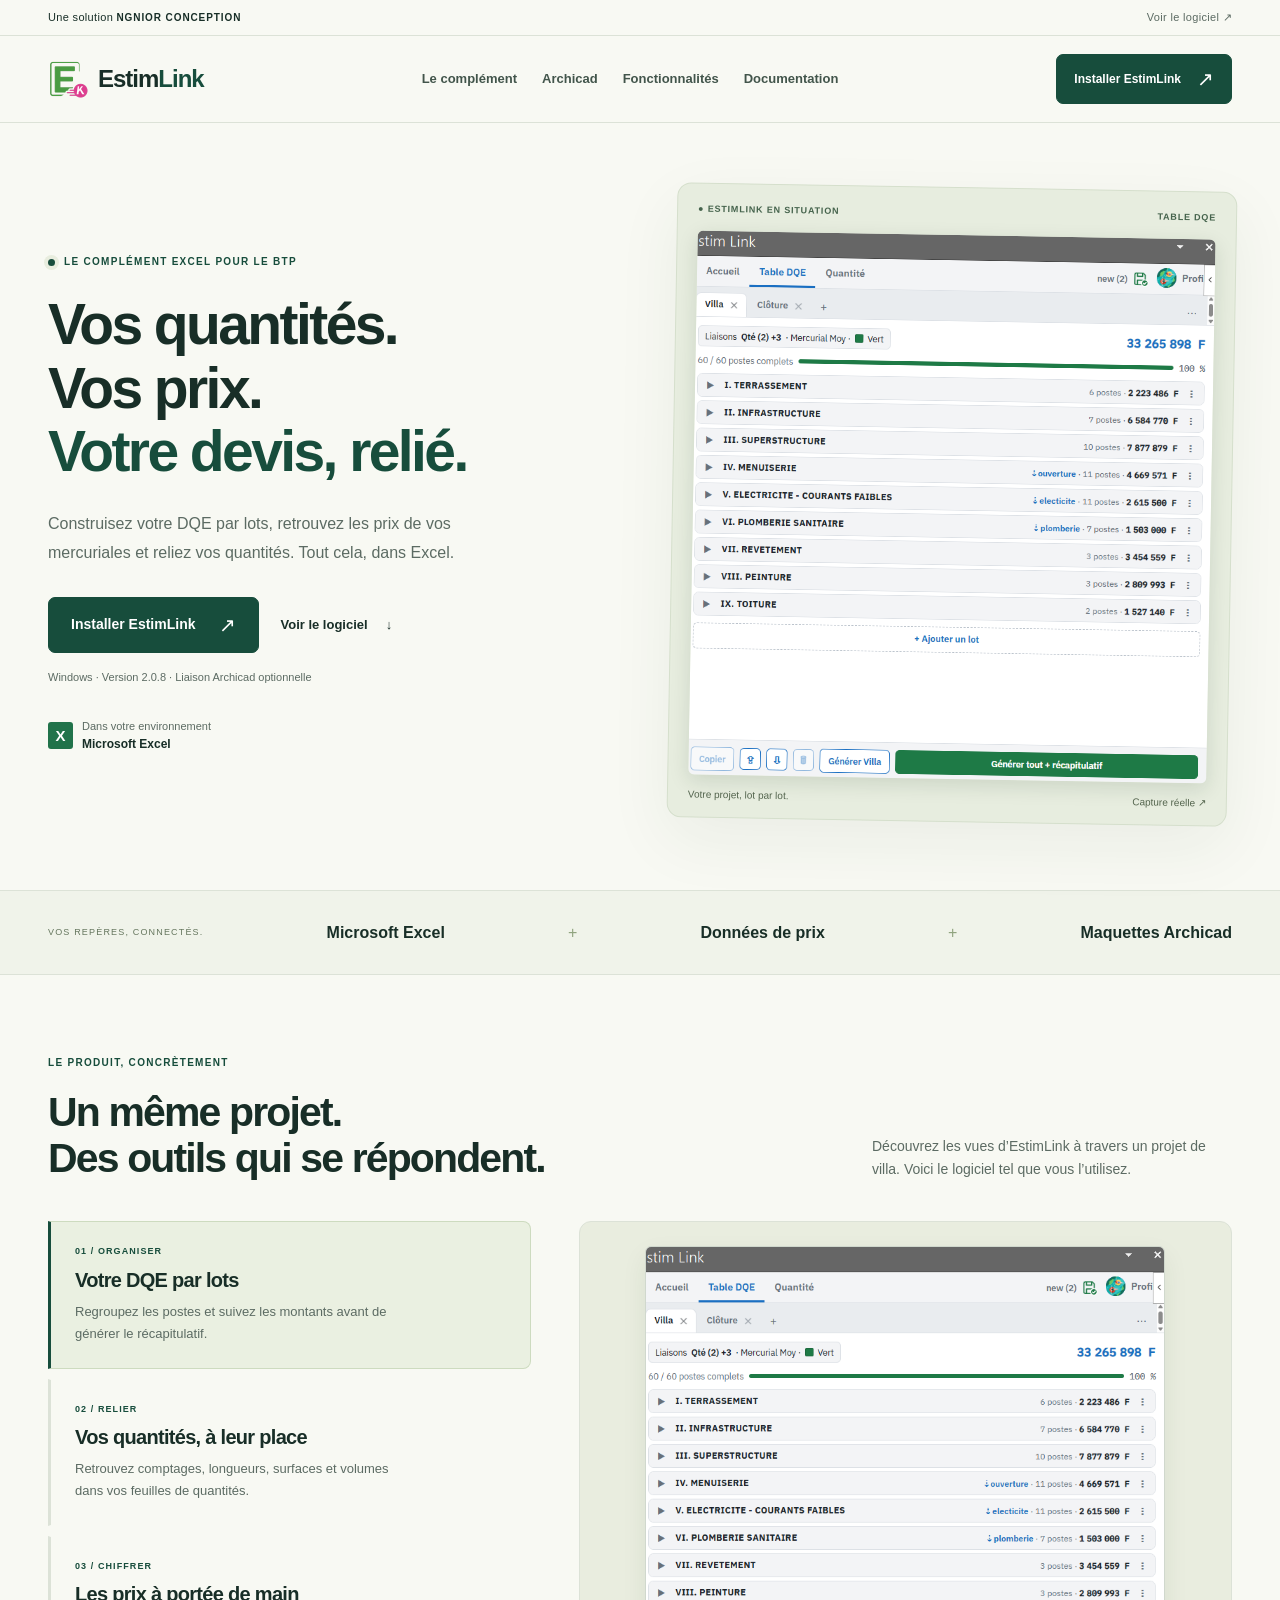
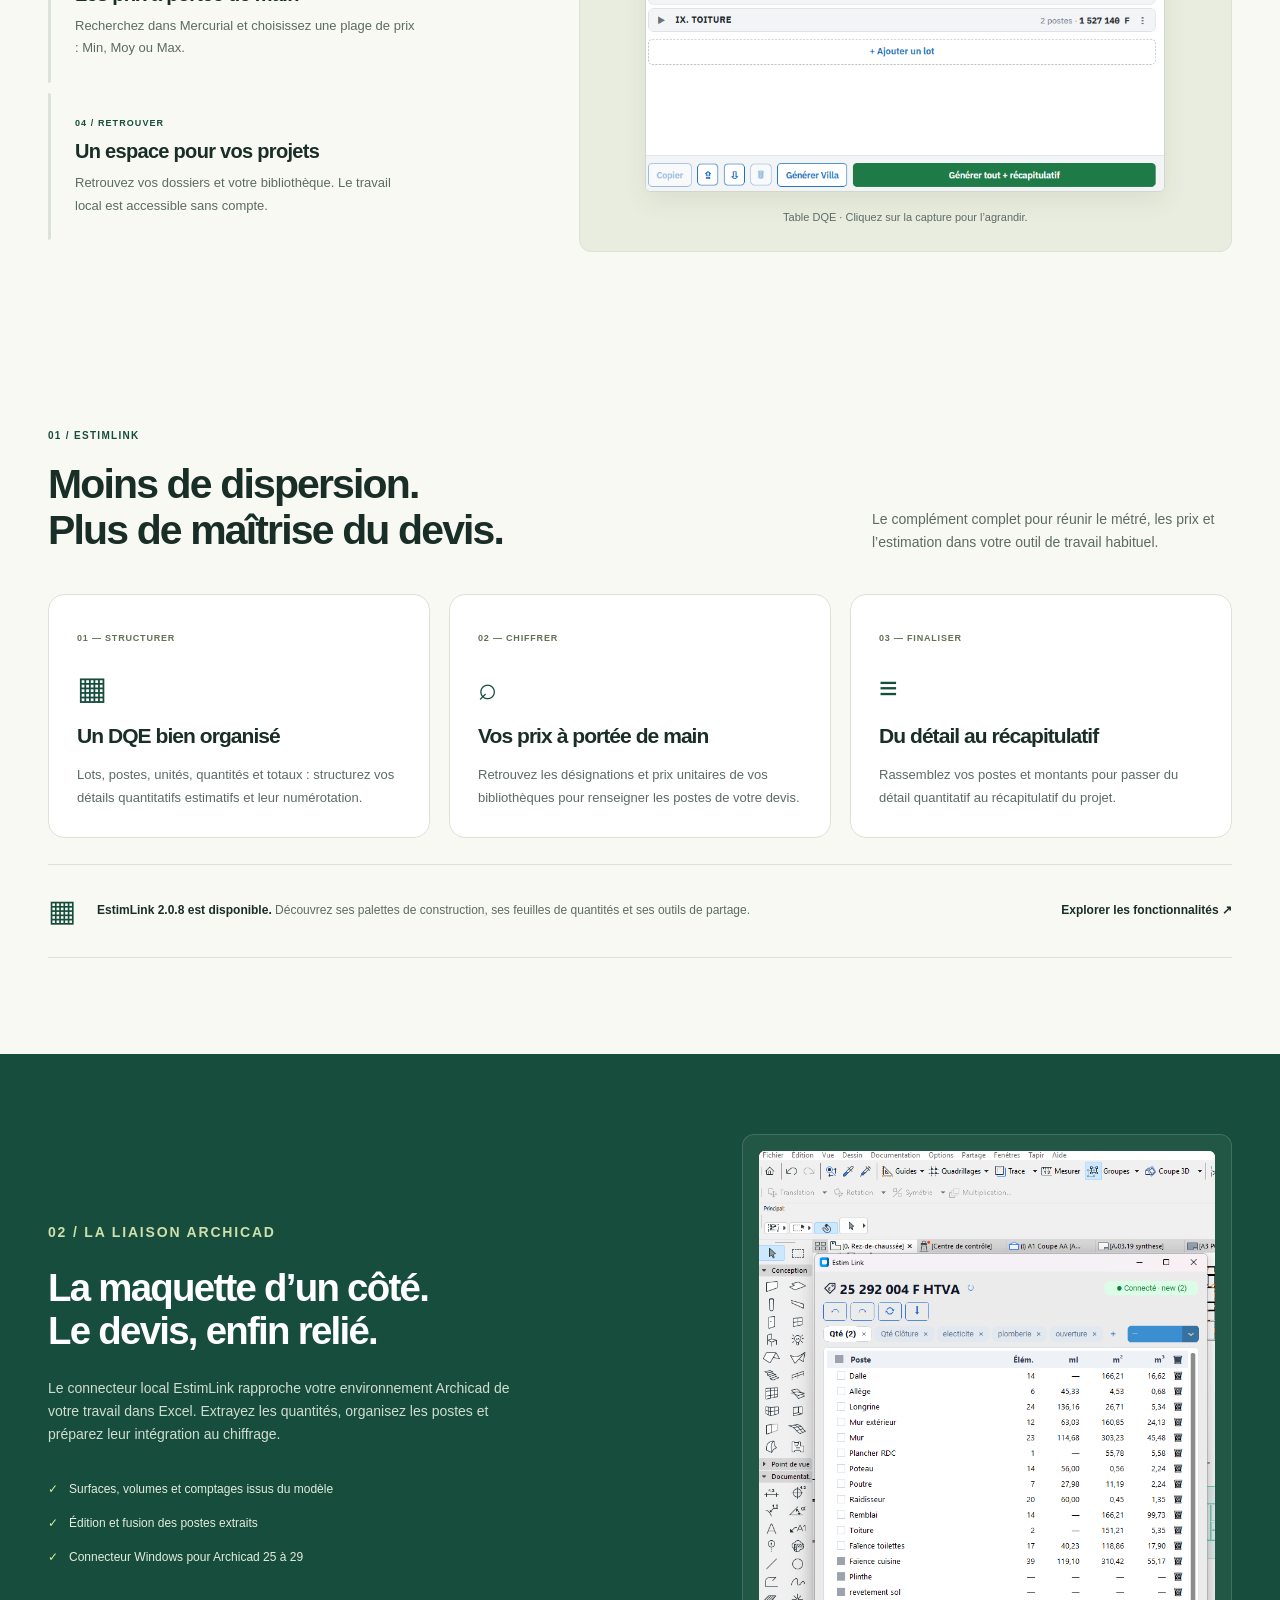
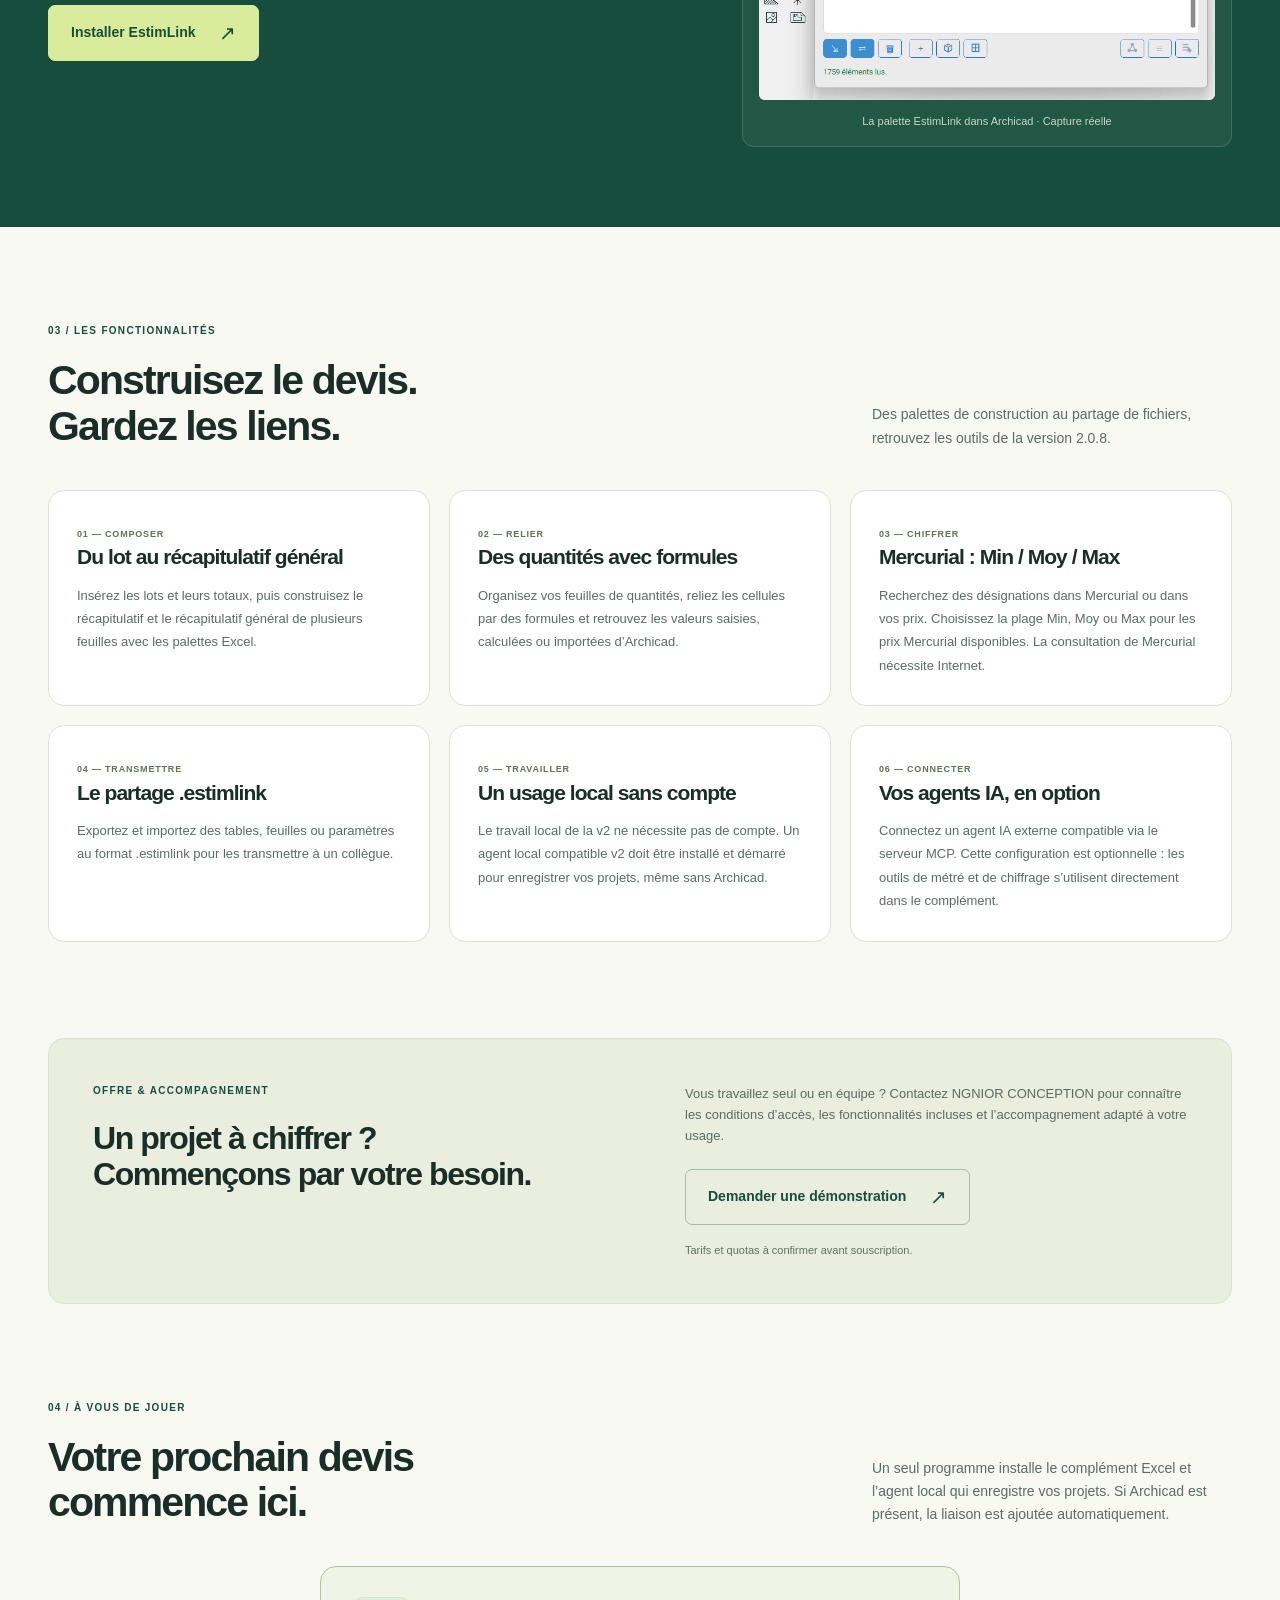
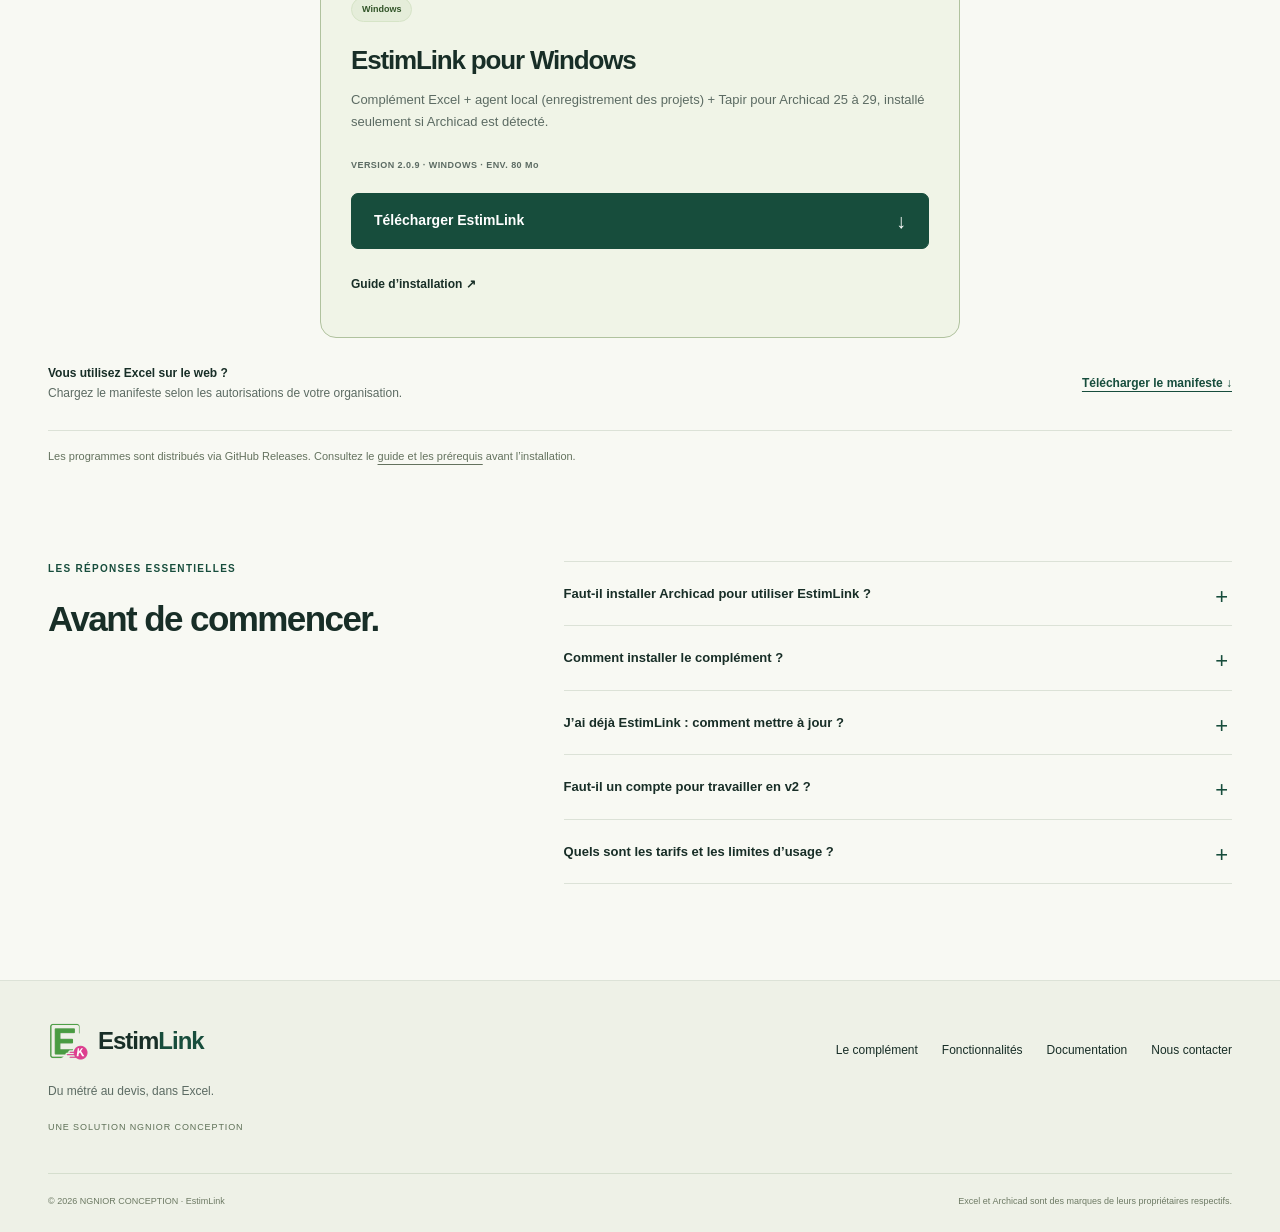
==== commit 472e52ef: "Téléchargement : EstimLink 2.0.9 Co-Authored-By: Claude Opus 5.5 <noreply@anthropic.com>" ====
--- a/index.html
+++ b/index.html
@@ -72,7 +72,7 @@
   <section class="offer-section container" id="tarifs" aria-labelledby="offer-title"><div><p class="eyebrow">OFFRE & ACCOMPAGNEMENT</p><h2 id="offer-title">Un projet à chiffrer ?<br>Commençons par votre besoin.</h2></div><div><p>Vous travaillez seul ou en équipe ? Contactez NGNIOR CONCEPTION pour connaître les conditions d’accès, les fonctionnalités incluses et l’accompagnement adapté à votre usage.</p><a class="button secondary" href="mailto:sanou.moham92@gmail.com?subject=EstimLink%20-%20Offre%20et%20d%C3%A9monstration">Demander une démonstration <span aria-hidden="true">↗</span></a><p class="small-print">Tarifs et quotas à confirmer avant souscription.</p></div></section>
   <section class="section container" id="telecharger" aria-labelledby="download-title">
     <div class="section-heading"><div><p class="eyebrow">04 / À VOUS DE JOUER</p><h2 id="download-title">Votre prochain devis<br>commence ici.</h2></div><p>Un seul programme installe le complément Excel et l’agent local qui enregistre vos projets. Si Archicad est présent, la liaison est ajoutée automatiquement.</p></div>
-    <div class="download-grid single-download"><article class="download-card primary-download"><div class="download-top"><span class="pill available">Windows</span></div><h3>EstimLink pour Windows</h3><p>Complément Excel + agent local (enregistrement des projets) + Tapir pour Archicad 25 à 29, installé seulement si Archicad est détecté.</p><p class="version">VERSION 2.0.8 · WINDOWS · ENV. 80 Mo</p><a class="button" href="https://github.com/Moham025/-EstimLink-site/releases/download/v2.0.8/EstimLink-Setup-2.0.8.exe">Télécharger EstimLink <span aria-hidden="true">↓</span></a><a class="text-link" href="/docs.html#excel">Guide d’installation ↗</a></article></div>
+    <div class="download-grid single-download"><article class="download-card primary-download"><div class="download-top"><span class="pill available">Windows</span></div><h3>EstimLink pour Windows</h3><p>Complément Excel + agent local (enregistrement des projets) + Tapir pour Archicad 25 à 29, installé seulement si Archicad est détecté.</p><p class="version">VERSION 2.0.9 · WINDOWS · ENV. 80 Mo</p><a class="button" href="https://github.com/Moham025/-EstimLink-site/releases/download/v2.0.9/EstimLink-Setup-2.0.9.exe">Télécharger EstimLink <span aria-hidden="true">↓</span></a><a class="text-link" href="/docs.html#excel">Guide d’installation ↗</a></article></div>
     <div class="web-download"><span><strong>Vous utilisez Excel sur le web ?</strong> Chargez le manifeste selon les autorisations de votre organisation.</span><a href="/download/EstimLink-manifest.xml" download="EstimLink-manifest.xml">Télécharger le manifeste ↓</a></div>
     <p class="small-print">Les programmes sont distribués via GitHub Releases. Consultez le <a href="/docs.html">guide et les prérequis</a> avant l’installation.</p>
   </section>
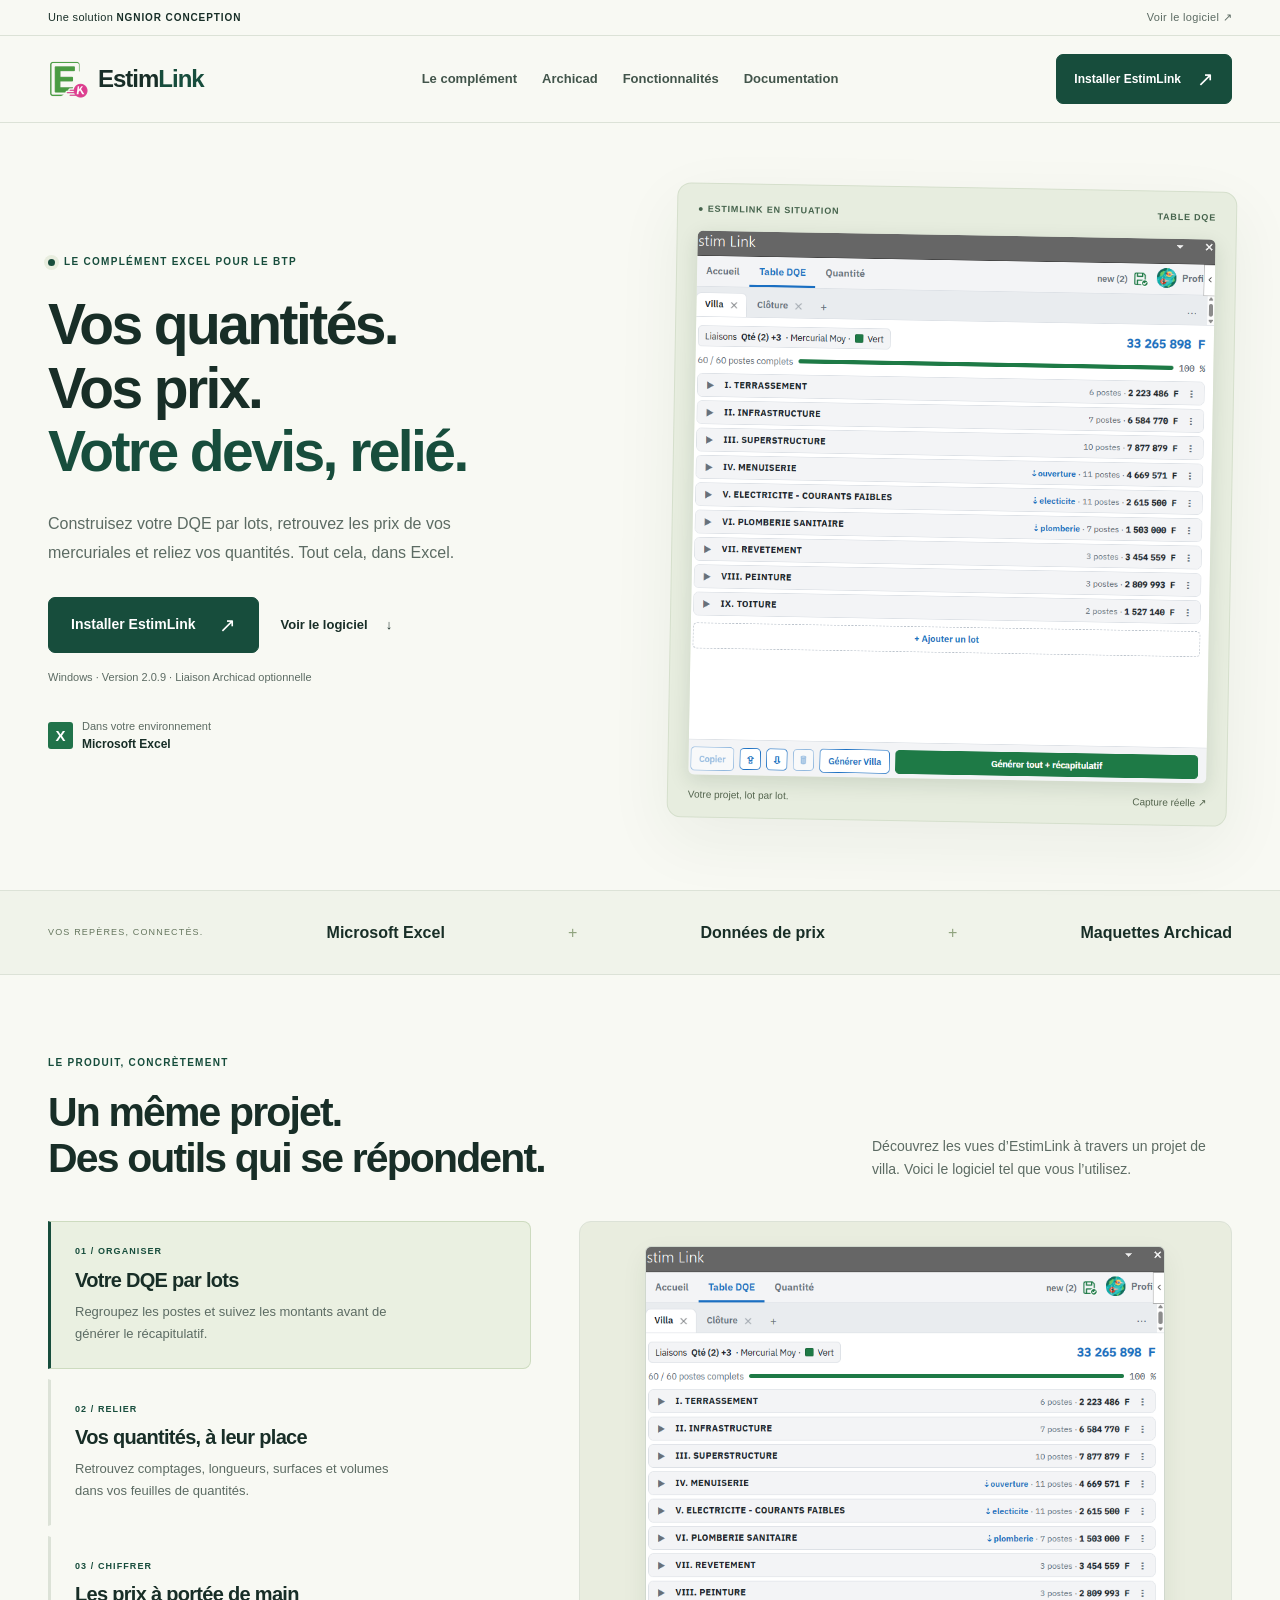
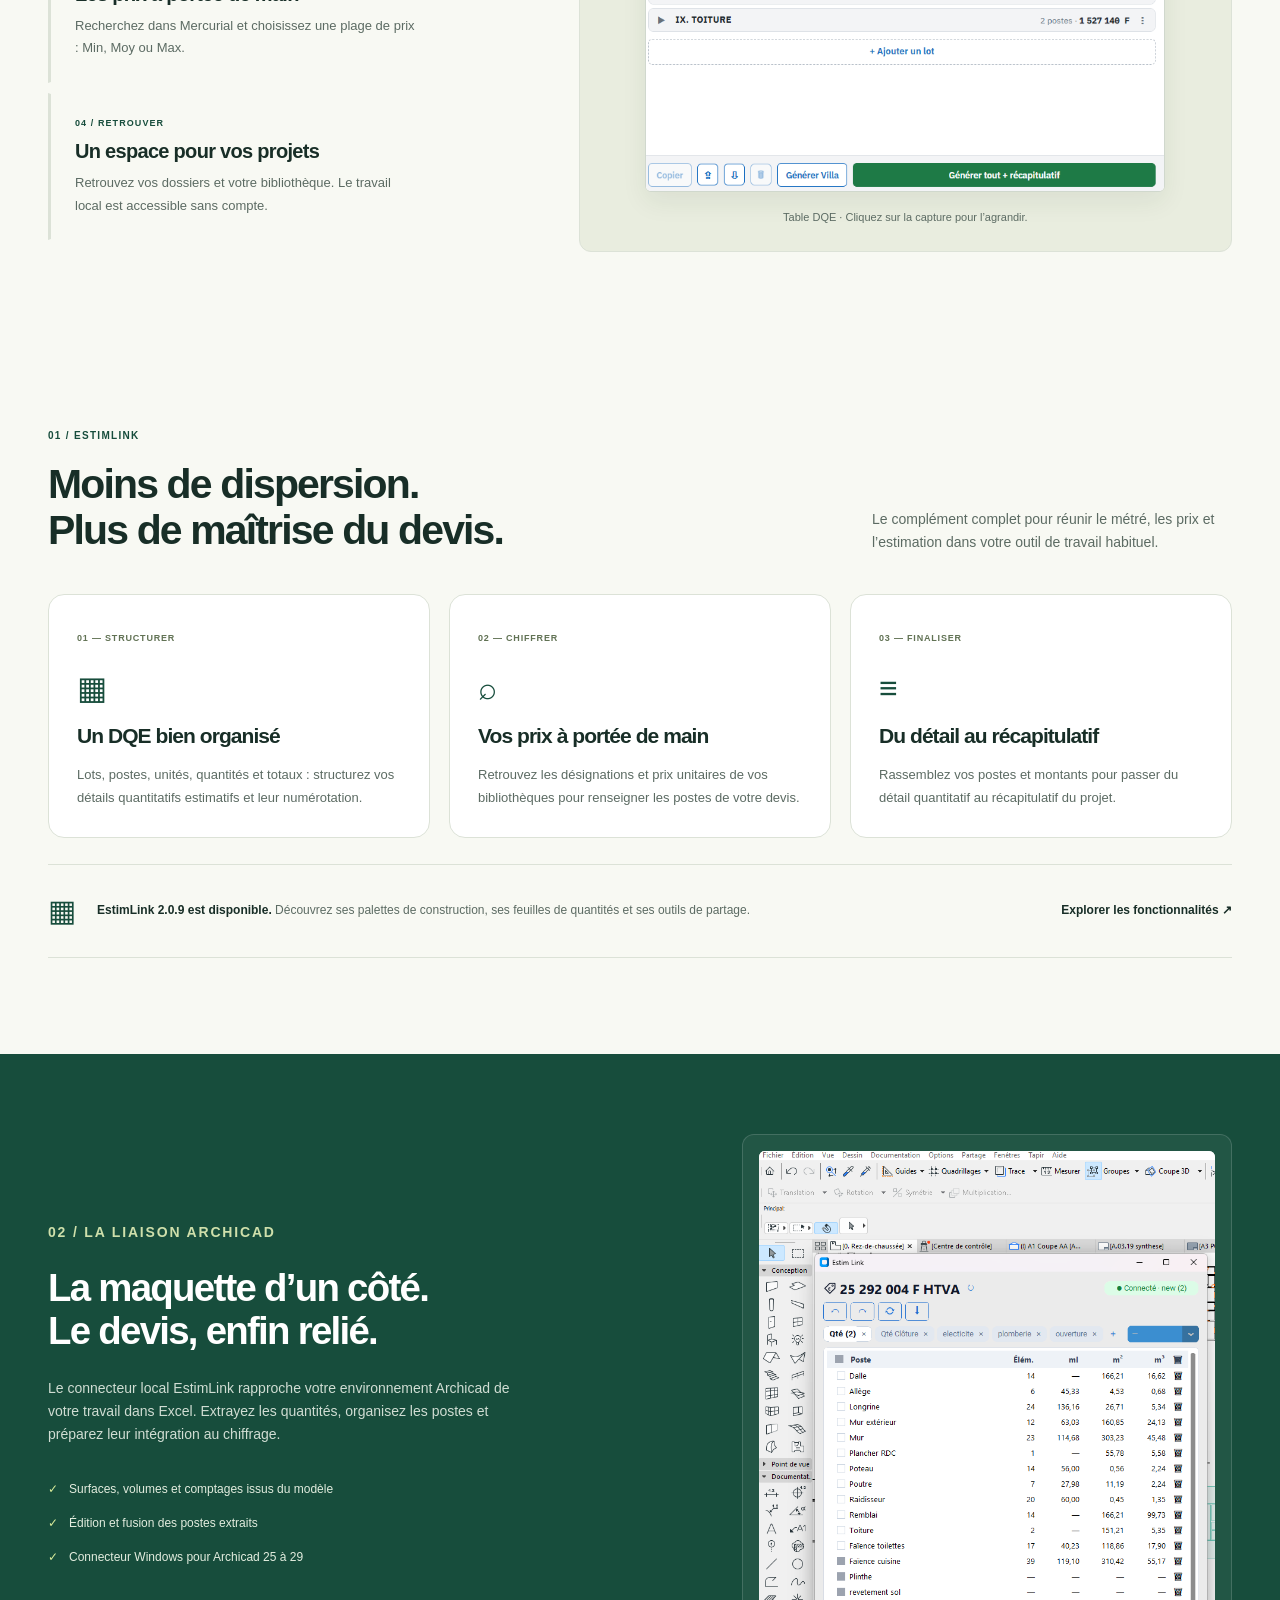
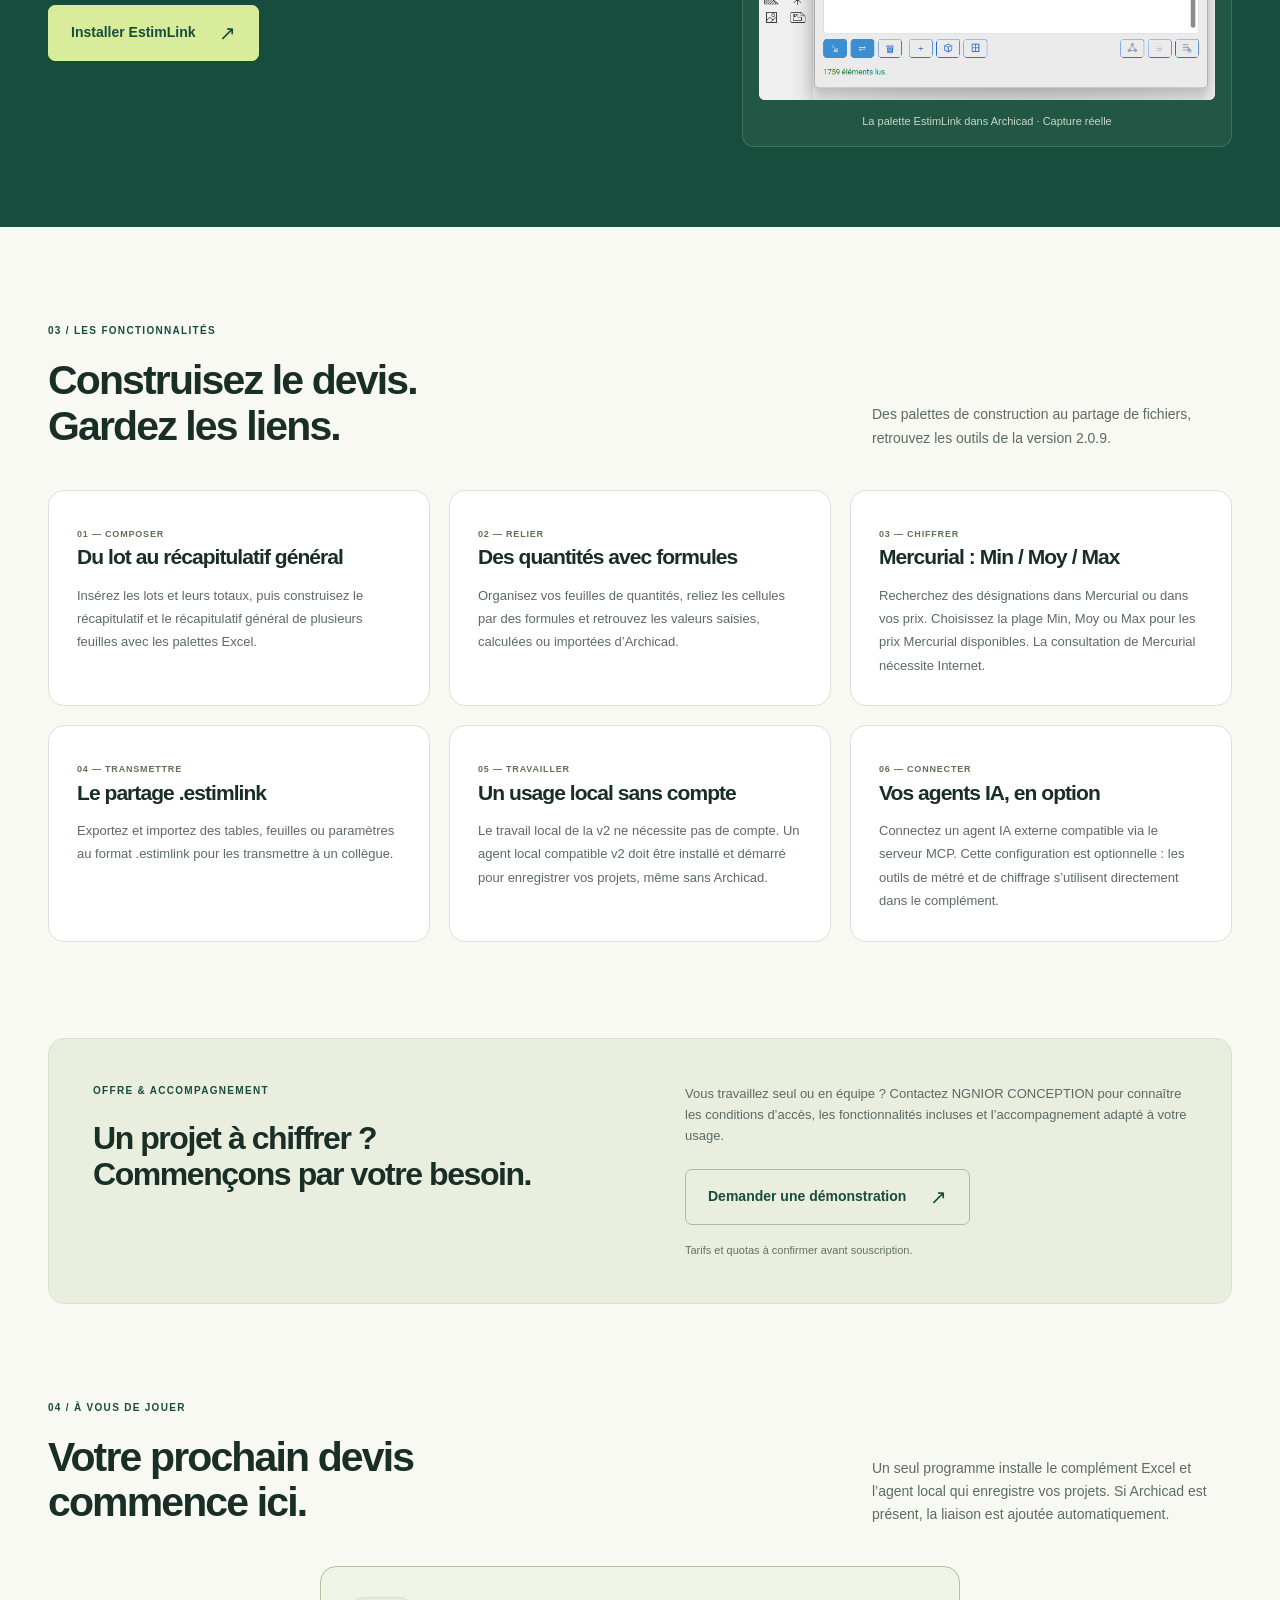
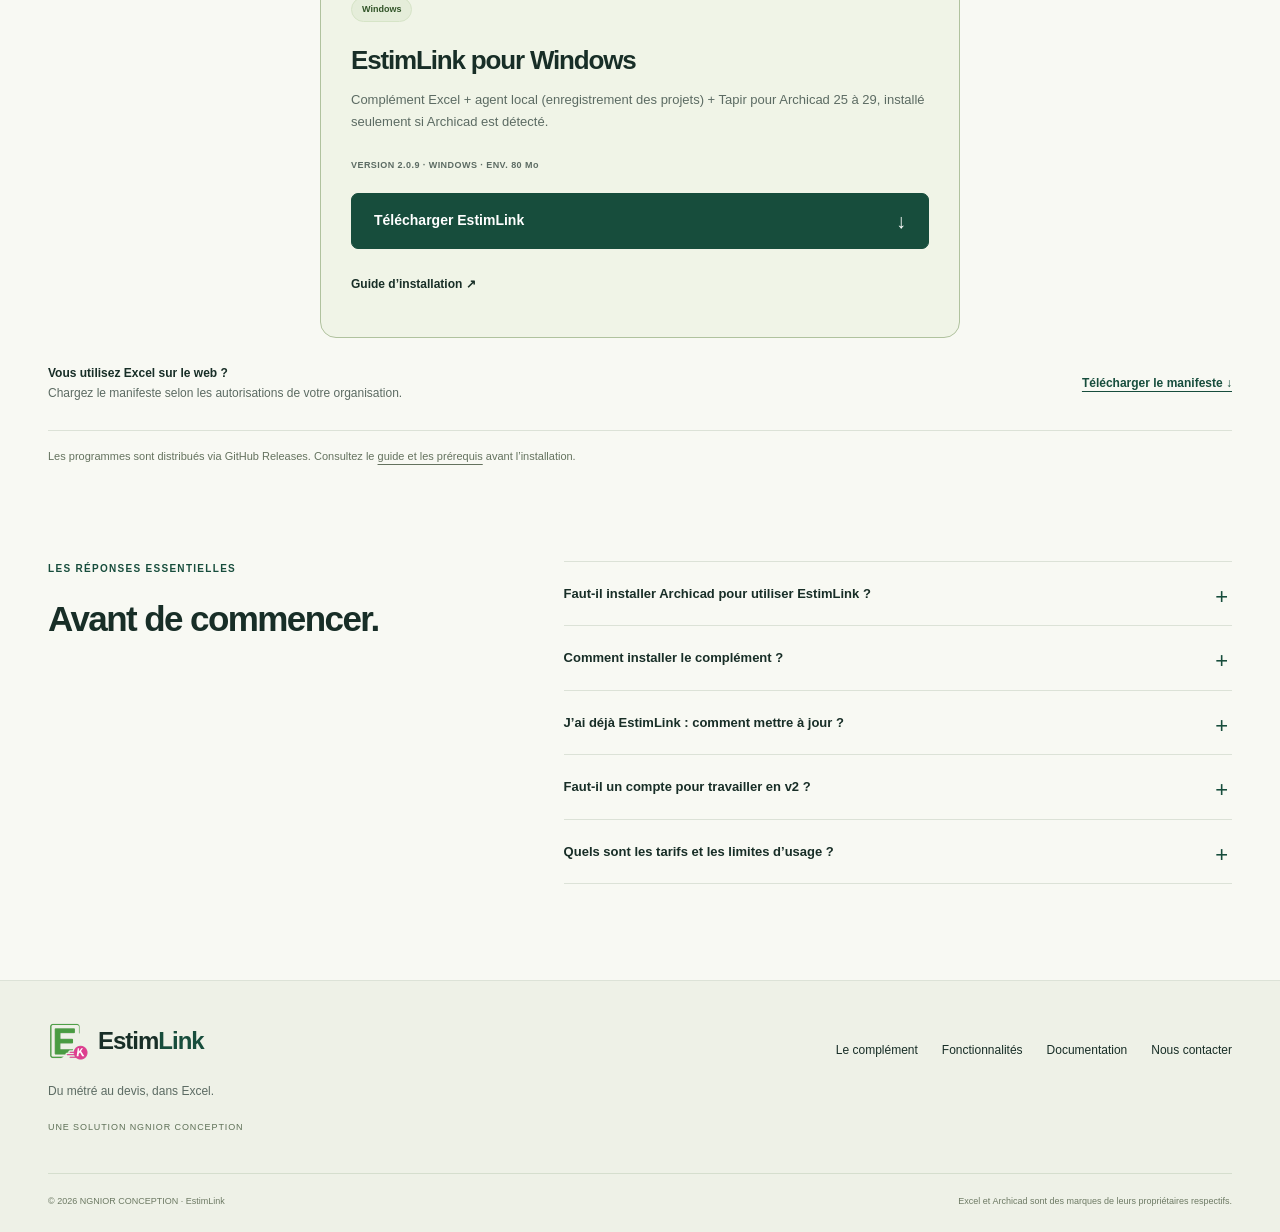
==== commit 0fa784f6: "Site : version 2.0.9 dans le bandeau, l'annonce et les fonctionnalités Co-Authored-By: Claude Opus 5" ====
--- a/index.html
+++ b/index.html
@@ -37,7 +37,7 @@
       <h1 id="hero-title">Vos quantités.<br>Vos prix.<br><span>Votre devis, relié.</span></h1>
       <p class="hero-description">Construisez votre DQE par lots, retrouvez les prix de vos mercuriales et reliez vos quantités. Tout cela, dans Excel.</p>
       <div class="actions"><a class="button" href="#telecharger">Installer EstimLink <span aria-hidden="true">↗</span></a><a class="text-link" href="#decouvrir">Voir le logiciel <span aria-hidden="true">↓</span></a></div>
-      <p class="hero-note">Windows · Version 2.0.8 · Liaison Archicad optionnelle</p>
+      <p class="hero-note">Windows · Version 2.0.9 · Liaison Archicad optionnelle</p>
       <div class="hero-compatible"><span class="excel-icon" aria-hidden="true">X</span><span>Dans votre environnement <strong>Microsoft Excel</strong></span></div>
     </div>
     <figure class="hero-product"><div class="product-topline"><span>● ESTIMLINK EN SITUATION</span><span>TABLE DQE</span></div><button class="screenshot-button" data-zoom type="button" aria-label="Agrandir la capture du DQE"><img src="/assets/product-dqe.png" width="739" height="776" alt="Table DQE EstimLink : neuf lots de travaux, montants et génération du récapitulatif." fetchpriority="high"></button><figcaption><span>Votre projet, lot par lot.</span><span>Capture réelle ↗</span></figcaption></figure>
@@ -51,14 +51,14 @@
       <article class="feature-card"><span class="feature-number">02 — CHIFFRER</span><div class="feature-symbol" aria-hidden="true">⌕</div><h3>Vos prix à portée de main</h3><p>Retrouvez les désignations et prix unitaires de vos bibliothèques pour renseigner les postes de votre devis.</p></article>
       <article class="feature-card"><span class="feature-number">03 — FINALISER</span><div class="feature-symbol" aria-hidden="true">≡</div><h3>Du détail au récapitulatif</h3><p>Rassemblez vos postes et montants pour passer du détail quantitatif au récapitulatif du projet.</p></article>
     </div>
-    <div class="assistant-note"><span class="outline-symbol" aria-hidden="true">▦</span><p><strong>EstimLink 2.0.8 est disponible.</strong> Découvrez ses palettes de construction, ses feuilles de quantités et ses outils de partage.</p><a class="text-link" href="#ecosysteme">Explorer les fonctionnalités ↗</a></div>
+    <div class="assistant-note"><span class="outline-symbol" aria-hidden="true">▦</span><p><strong>EstimLink 2.0.9 est disponible.</strong> Découvrez ses palettes de construction, ses feuilles de quantités et ses outils de partage.</p><a class="text-link" href="#ecosysteme">Explorer les fonctionnalités ↗</a></div>
   </section>
   <section class="archicad-section" id="archicad" aria-labelledby="archicad-title"><div class="container archicad-grid">
     <div><p class="eyebrow">02 / LA LIAISON ARCHICAD</p><h2 id="archicad-title">La maquette d’un côté.<br>Le devis, enfin relié.</h2><p>Le connecteur local EstimLink rapproche votre environnement Archicad de votre travail dans Excel. Extrayez les quantités, organisez les postes et préparez leur intégration au chiffrage.</p><ul class="check-list"><li>Surfaces, volumes et comptages issus du modèle</li><li>Édition et fusion des postes extraits</li><li>Connecteur Windows pour Archicad 25 à 29</li></ul><a class="button light" href="#telecharger">Installer EstimLink <span aria-hidden="true">↗</span></a></div>
 <figure class="archicad-capture"><button class="screenshot-button" data-zoom type="button" aria-label="Agrandir la palette dans Archicad"><img src="/assets/product-archicad.png" width="767" height="924" alt="Palette EstimLink ouverte dans Archicad : postes, quantités et état de connexion." loading="lazy"></button><figcaption>La palette EstimLink dans Archicad · Capture réelle</figcaption></figure>
   </div></section>
   <section class="section container" id="ecosysteme" aria-labelledby="ecosystem-title">
-    <div class="section-heading"><div><p class="eyebrow">03 / LES FONCTIONNALITÉS</p><h2 id="ecosystem-title">Construisez le devis.<br>Gardez les liens.</h2></div><p>Des palettes de construction au partage de fichiers, retrouvez les outils de la version 2.0.8.</p></div>
+    <div class="section-heading"><div><p class="eyebrow">03 / LES FONCTIONNALITÉS</p><h2 id="ecosystem-title">Construisez le devis.<br>Gardez les liens.</h2></div><p>Des palettes de construction au partage de fichiers, retrouvez les outils de la version 2.0.9.</p></div>
     <div class="feature-grid">
       <article class="feature-card"><span class="feature-number">01 — COMPOSER</span><h3>Du lot au récapitulatif général</h3><p>Insérez les lots et leurs totaux, puis construisez le récapitulatif et le récapitulatif général de plusieurs feuilles avec les palettes Excel.</p></article>
       <article class="feature-card"><span class="feature-number">02 — RELIER</span><h3>Des quantités avec formules</h3><p>Organisez vos feuilles de quantités, reliez les cellules par des formules et retrouvez les valeurs saisies, calculées ou importées d’Archicad.</p></article>
